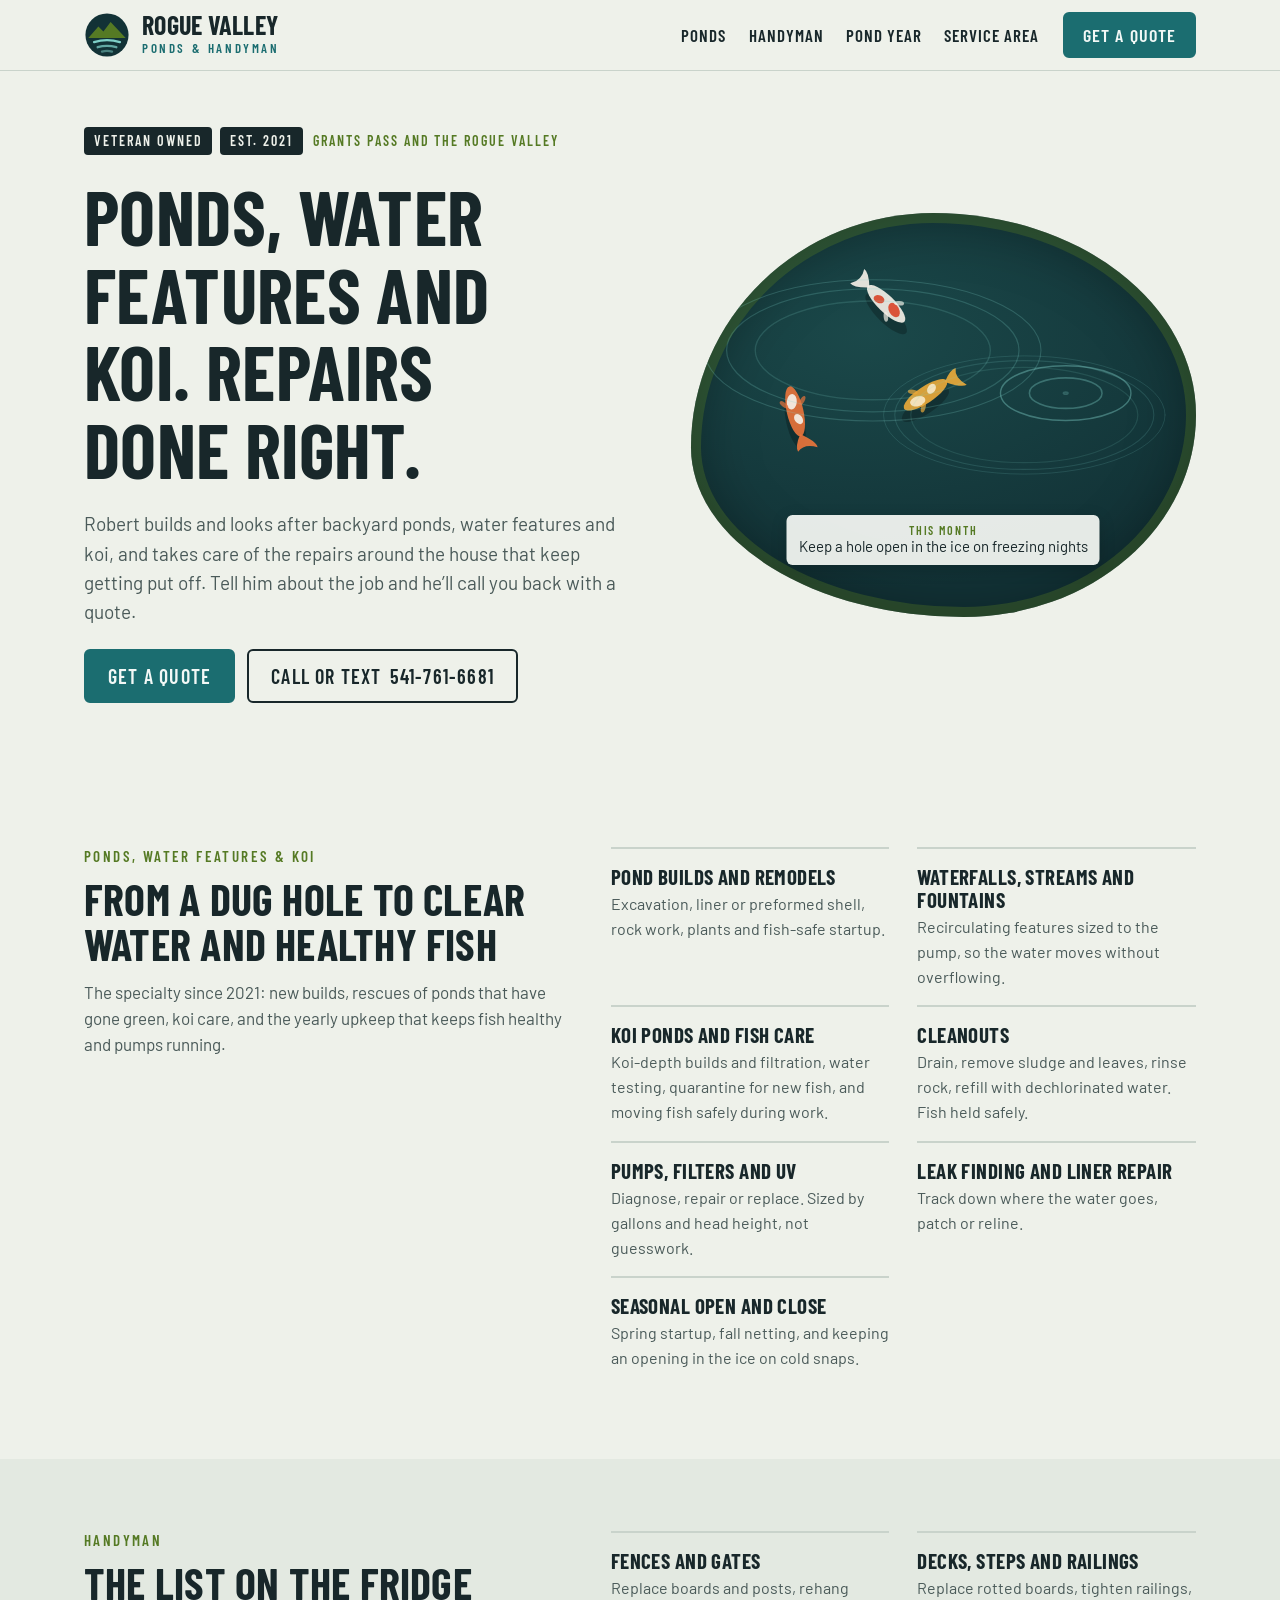
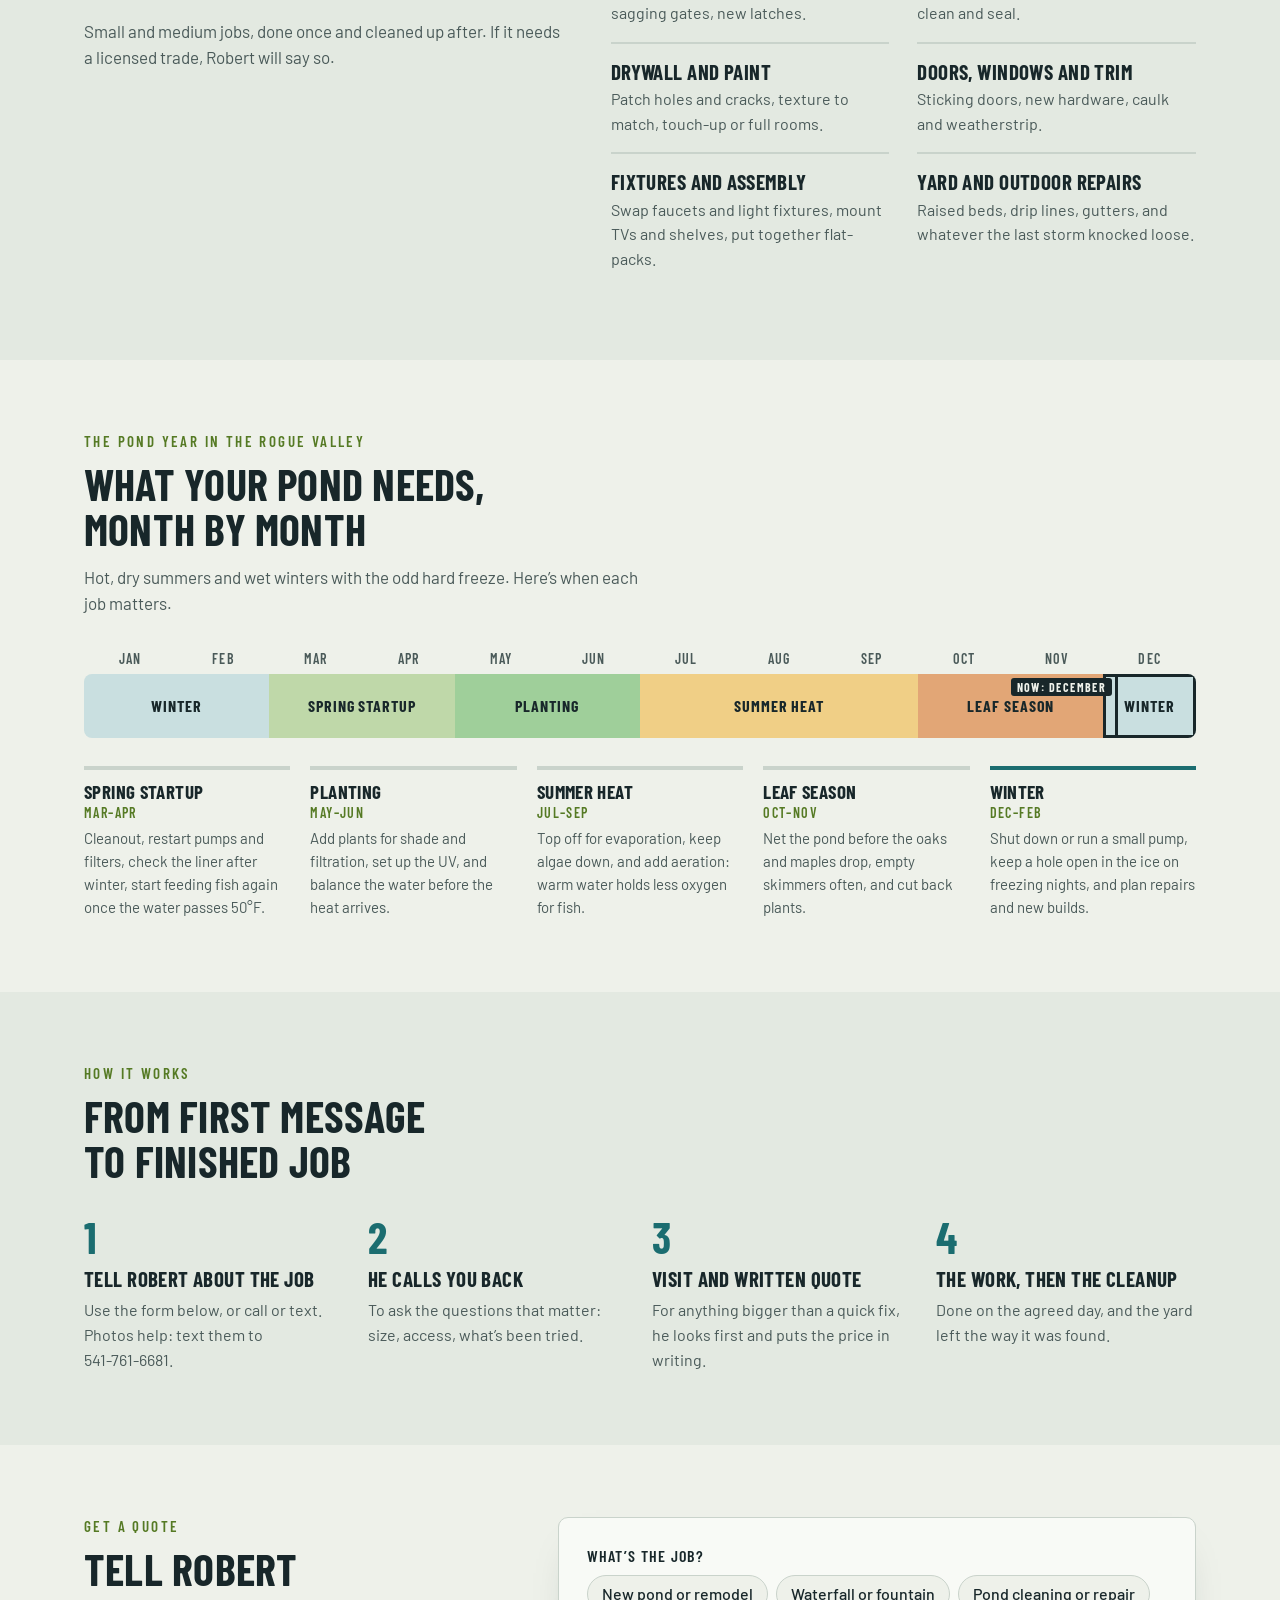
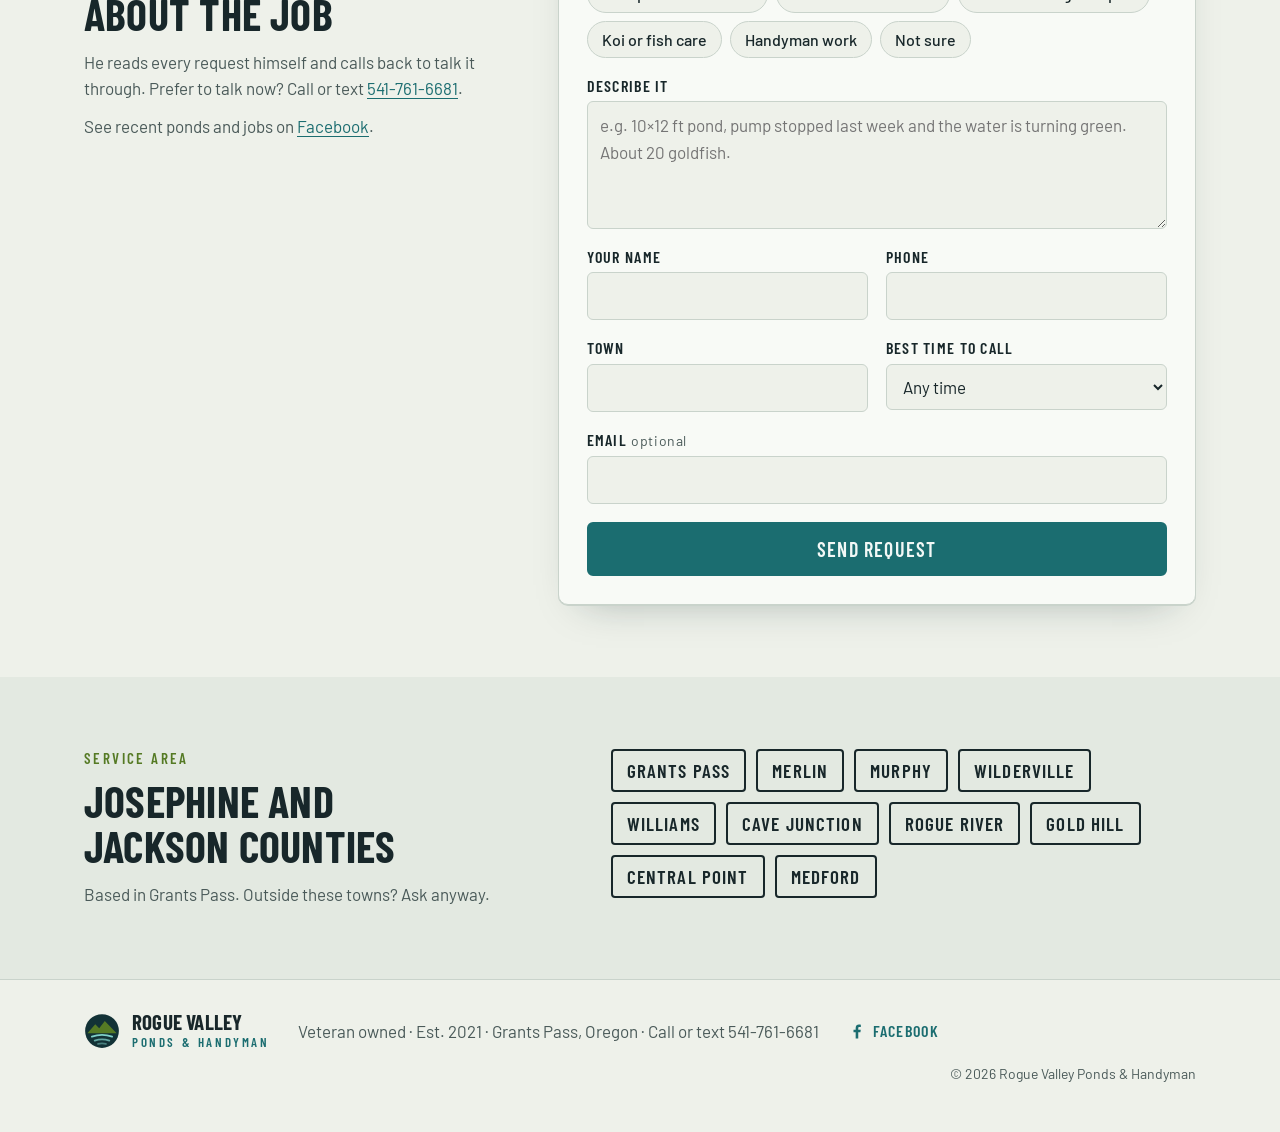
==== share/rogue-valley-ponds.html @ 840f4b7c "Add landing page with quote request form Static site for Rogue Valley Ponds & Handyman: animated pon" ====
<!DOCTYPE html>
<html lang="en">
<head>
<meta charset="utf-8">
<meta name="viewport" content="width=device-width, initial-scale=1, viewport-fit=cover">
<title>Rogue Valley Ponds &amp; Handyman</title>
<meta name="description" content="Veteran-owned since 2021. Ponds, water features and koi, plus handyman work, in Grants Pass and the Rogue Valley. Call or text Robert at 541-761-6681 or request a quote online.">
<meta property="og:image" content="https://YOUR-ADDRESS/assets/og-image.png">
<meta property="og:type" content="website">
<meta property="og:site_name" content="Rogue Valley Ponds &amp; Handyman">
<meta property="og:title" content="Rogue Valley Ponds &amp; Handyman">
<meta property="og:description" content="Ponds, water features and koi, plus handyman work. Veteran owned, established 2021. Call or text Robert at 541-761-6681.">
<meta property="og:locale" content="en_US">
<link rel="icon" href="[data-uri]">
<link rel="stylesheet" href="https://fonts.googleapis.com/css2?family=Barlow+Condensed:wght@500;600;700&family=Barlow:ital,wght@0,400;0,500;0,600;1,400&display=swap">
<style>
/* Rogue Valley Ponds & Handyman
   Layout: a trade-sign header, a two-column hero (pitch beside a living pond), then plain
   sections alternating between the lichen ground and a slightly deeper wash. */
:root {
  --ground: #eef1ea;      /* lichen on river rock */
  --wash: #e3e9e1;        /* alternate section ground */
  --card: #f8faf6;
  --ink: #18272a;         /* river slate */
  --ink-soft: #4a5a59;
  --line: #c9d3cb;
  --teal: #1b6d70;        /* pond water: the accent */
  --teal-ink: #f2f8f6;    /* text on teal */
  --moss: #557a24;        /* ridge line: secondary */
  --pond-deep: #123236;   /* the hero pond panel */
  --pond-ripple: #7fd0c8;
  --season-1: #c9dfe0; --season-2: #bfd8a9; --season-3: #9fcf9a; --season-4: #f0cf86; --season-5: #e2a676;
  --focus: #1b6d70;
  --display: "Barlow Condensed", "Arial Narrow", "Roboto Condensed", sans-serif;
  --body: "Barlow", "Segoe UI", system-ui, sans-serif;
  --radius: 10px;
  color-scheme: light;
}
@media (prefers-color-scheme: dark) {
  :root:not([data-theme="light"]) {
    --ground: #0f1b1c; --wash: #142425; --card: #182b2c; --ink: #e2ebe6; --ink-soft: #a5b6b2; --line: #2c4243;
    --teal: #5fb7b2; --teal-ink: #0c1a1b; --moss: #a3c46b; --pond-deep: #0b2427; --pond-ripple: #7fd0c8;
    --season-1: #2c4a52; --season-2: #3d5a35; --season-3: #2f5a3a; --season-4: #6b5a2c; --season-5: #6e4632;
    --focus: #7fd0c8; color-scheme: dark;
  }
}
:root[data-theme="dark"] {
  --ground: #0f1b1c; --wash: #142425; --card: #182b2c; --ink: #e2ebe6; --ink-soft: #a5b6b2; --line: #2c4243;
  --teal: #5fb7b2; --teal-ink: #0c1a1b; --moss: #a3c46b; --pond-deep: #0b2427; --pond-ripple: #7fd0c8;
  --season-1: #2c4a52; --season-2: #3d5a35; --season-3: #2f5a3a; --season-4: #6b5a2c; --season-5: #6e4632;
  --focus: #7fd0c8; color-scheme: dark;
}

*, *::before, *::after { box-sizing: border-box; }
html { scroll-behavior: smooth; }
@media (prefers-reduced-motion: reduce) { html { scroll-behavior: auto; } }
body { margin: 0; background: var(--ground); color: var(--ink); font: 400 17px/1.55 var(--body); -webkit-font-smoothing: antialiased; }
[hidden] { display: none !important; }
img, canvas, svg { max-width: 100%; }
a { color: var(--teal); text-underline-offset: 3px; }
:focus-visible { outline: 3px solid var(--focus); outline-offset: 2px; }
h1, h2, h3 { font-family: var(--display); font-weight: 700; line-height: 1.02; letter-spacing: 0.005em; margin: 0; text-wrap: balance; }
h1 { font-size: clamp(44px, 6.4vw, 76px); text-transform: uppercase; }
h2 { font-size: clamp(32px, 4vw, 44px); text-transform: uppercase; }
h3 { font-size: 28px; text-transform: uppercase; }
p { margin: 0; }
.wrap { max-width: 1160px; margin: 0 auto; padding-inline: 24px; }
.muted { color: var(--ink-soft); }
.small { font-size: 14px; color: var(--ink-soft); }
.nowrap { white-space: nowrap; }
.eyebrow { font: 600 15px/1.2 var(--display); letter-spacing: 0.16em; text-transform: uppercase; color: var(--moss); }

/* — buttons — */
.btn { display: inline-flex; align-items: center; justify-content: center; gap: 8px; border-radius: 6px; cursor: pointer;
  font: 600 18px/1 var(--display); letter-spacing: 0.06em; text-transform: uppercase; text-decoration: none;
  padding: 12px 18px; border: 2px solid var(--teal); }
.btn-lg { padding: 15px 22px; font-size: 20px; }
.btn-solid { background: var(--teal); color: var(--teal-ink); }
.btn-solid:hover { filter: brightness(1.08); }
.btn-line { background: transparent; color: var(--ink); border-color: var(--ink); }
.btn-line:hover { background: color-mix(in srgb, var(--ink) 8%, transparent); }

/* — header — */
.topbar { position: sticky; top: env(safe-area-inset-top, 0px); z-index: 20; background: color-mix(in srgb, var(--ground) 90%, transparent);
  backdrop-filter: blur(8px); border-bottom: 1px solid var(--line); }
.topbar-row { display: flex; align-items: center; gap: 24px; padding-block: 12px; }
.brand { display: inline-flex; align-items: center; gap: 12px; color: var(--ink); text-decoration: none; }
.mark { width: 46px; height: 46px; flex: none; }
.mark-disc { fill: var(--pond-deep); }
.mark-ridge { fill: var(--moss); }
.mark-ripple { fill: none; stroke: var(--pond-ripple); stroke-width: 3.2; stroke-linecap: round; }
.brand-words { display: flex; flex-direction: column; line-height: 1; }
.brand-name { font: 700 26px/0.95 var(--display); text-transform: uppercase; letter-spacing: 0.01em; }
.brand-sub { font: 600 13px/1.2 var(--display); letter-spacing: 0.2em; text-transform: uppercase; color: var(--teal); margin-top: 3px; }
.topnav { display: flex; gap: 22px; margin-left: auto; }
.topnav a { color: var(--ink); text-decoration: none; font: 600 17px/1 var(--display); letter-spacing: 0.06em; text-transform: uppercase; }
.topnav a:hover { color: var(--teal); }

/* — hero — */
.hero { padding-block: 56px 72px; overflow-x: clip; }
.hero-grid { display: grid; grid-template-columns: minmax(0, 1.05fr) minmax(0, 0.95fr); gap: 48px; align-items: center; }
.hero-copy { display: flex; flex-direction: column; gap: 22px; min-width: 0; }
.badges { display: flex; flex-wrap: wrap; gap: 8px; }
.badge { font: 600 14px/1 var(--display); letter-spacing: 0.14em; text-transform: uppercase; padding: 7px 10px; border-radius: 4px;
  background: var(--ink); color: var(--ground); }
.badge-plain { background: transparent; color: var(--moss); padding-inline: 2px; }
.lede { font-size: 19px; color: var(--ink-soft); max-width: 34em; }
.hero-actions { display: flex; flex-wrap: wrap; gap: 12px; }
.pond { position: relative; margin: 0; aspect-ratio: 5 / 4; border-radius: 48% 52% 46% 54% / 58% 50% 50% 42%; overflow: hidden;
  background: radial-gradient(120% 90% at 35% 30%, color-mix(in srgb, var(--pond-deep) 70%, #2f7d78) 0%, var(--pond-deep) 70%);
  box-shadow: inset 0 0 0 10px color-mix(in srgb, var(--moss) 35%, transparent), inset 0 0 60px rgba(0, 0, 0, 0.35); }
.pond-canvas { position: absolute; inset: 0; width: 100%; height: 100%; }
.pond-tag { position: absolute; left: 50%; bottom: 13%; transform: translateX(-50%); width: max-content; max-width: 78%;
  background: color-mix(in srgb, var(--card) 92%, transparent); color: var(--ink); border-radius: 6px; padding: 8px 12px;
  font-size: 15px; line-height: 1.3; text-align: center; box-shadow: 0 4px 16px rgba(0, 0, 0, 0.18); }
.pond-tag-label { display: block; font: 600 12px/1.2 var(--display); letter-spacing: 0.16em; text-transform: uppercase; color: var(--moss); }

/* — sections — */
.section { padding-block: 72px; }
.section-alt { background: var(--wash); }
.col-head { display: flex; flex-direction: column; gap: 12px; max-width: 34em; min-width: 0; }
.two-col { display: grid; grid-template-columns: minmax(0, 0.9fr) minmax(0, 1.1fr); gap: 48px; align-items: start; }
.svc-list { list-style: none; margin: 0; padding: 0; display: grid; grid-template-columns: repeat(2, minmax(0, 1fr)); gap: 0 28px; }
.svc-list li { display: flex; flex-direction: column; gap: 4px; padding-block: 16px; border-top: 2px solid var(--line); }
.svc-name { font: 700 21px/1.1 var(--display); text-transform: uppercase; letter-spacing: 0.02em; }
.svc-note { font-size: 16px; color: var(--ink-soft); }

/* — pond year — */
.year { margin-top: 36px; display: grid; gap: 8px; }
.months, .seasons { display: grid; grid-template-columns: repeat(12, minmax(0, 1fr)); }
.months span { font: 600 14px/1 var(--display); letter-spacing: 0.08em; text-transform: uppercase; color: var(--ink-soft); text-align: center; }
.seasons { position: relative; height: 64px; border-radius: 8px; overflow: hidden; }
.season { grid-column: span var(--span); display: flex; align-items: center; justify-content: center; padding-inline: 6px;
  font: 700 16px/1.05 var(--display); letter-spacing: 0.06em; text-transform: uppercase; text-align: center; color: var(--ink); }
.s-winter-a, .s-winter-b { background: var(--season-1); }
.s-spring { background: var(--season-2); }
.s-plant { background: var(--season-3); }
.s-summer { background: var(--season-4); }
.s-leaf { background: var(--season-5); }
.season.is-now { box-shadow: inset 0 0 0 3px var(--ink); }
.now-marker { position: absolute; top: 0; bottom: 0; width: 0; border-left: 3px solid var(--ink); left: var(--at, 0); }
.now-marker span { position: absolute; top: 4px; left: 6px; font: 700 12px/1 var(--display); letter-spacing: 0.12em; text-transform: uppercase;
  background: var(--ink); color: var(--ground); padding: 3px 6px; border-radius: 3px; white-space: nowrap; }
.season-notes { margin: 28px 0 0; display: grid; grid-template-columns: repeat(5, minmax(0, 1fr)); gap: 20px; }
.season-notes div { display: flex; flex-direction: column; gap: 6px; padding-top: 12px; border-top: 4px solid var(--line); }
.season-notes div.is-now { border-top-color: var(--teal); }
.season-notes dt { font: 700 19px/1.1 var(--display); text-transform: uppercase; letter-spacing: 0.02em; }
.season-notes .when { display: block; font-weight: 600; font-size: 14px; letter-spacing: 0.1em; color: var(--moss); margin-top: 2px; }
.season-notes dd { margin: 0; font-size: 15px; color: var(--ink-soft); }

/* — steps — */
.steps { list-style: none; margin: 32px 0 0; padding: 0; display: grid; grid-template-columns: repeat(4, minmax(0, 1fr)); gap: 24px; }
.steps li { display: flex; flex-direction: column; gap: 8px; }
.step-n { font: 700 44px/1 var(--display); color: var(--teal); }
.step-title { font: 700 21px/1.1 var(--display); text-transform: uppercase; letter-spacing: 0.02em; }
.step-text { font-size: 16px; color: var(--ink-soft); }

/* — quote form — */
.quote-grid { display: grid; grid-template-columns: minmax(0, 0.8fr) minmax(0, 1.2fr); gap: 48px; align-items: start; }
.quote-card { background: var(--card); border: 1px solid var(--line); border-radius: var(--radius); padding: 28px; min-width: 0;
  box-shadow: 0 1px 0 var(--line), 0 18px 40px -24px rgba(16, 40, 42, 0.35); }
#quote-form { display: grid; grid-template-columns: repeat(2, minmax(0, 1fr)); gap: 18px; }
.field { display: flex; flex-direction: column; gap: 6px; min-width: 0; }
.field-wide, .job-types, .form-error { grid-column: 1 / -1; }
label, legend { font: 600 16px/1.2 var(--display); letter-spacing: 0.08em; text-transform: uppercase; }
.opt { color: var(--ink-soft); letter-spacing: 0.04em; text-transform: none; font-family: var(--body); font-weight: 400; font-size: 14px; }
input, select, textarea { font: inherit; font-size: 17px; color: var(--ink); background: var(--ground); border: 1.5px solid var(--line);
  border-radius: 6px; padding: 10px 12px; width: 100%; min-height: 46px; }
textarea { resize: vertical; min-height: 110px; }
input:focus-visible, select:focus-visible, textarea:focus-visible { outline: none; border-color: var(--teal); box-shadow: 0 0 0 3px color-mix(in srgb, var(--teal) 30%, transparent); }
[aria-invalid="true"] { border-color: #b4532a; }
.job-types { border: 0; margin: 0; padding: 0; display: flex; flex-direction: column; gap: 10px; }
.job-types legend { padding: 0; margin-bottom: 10px; }
.chips { display: flex; flex-wrap: wrap; gap: 8px; }
.chip { position: relative; cursor: pointer; }
.chip input { position: absolute; opacity: 0; width: 1px; height: 1px; min-height: 0; }
.chip span { display: inline-block; padding: 9px 14px; border: 1.5px solid var(--line); border-radius: 999px; background: var(--ground);
  font: 500 16px/1.1 var(--body); letter-spacing: 0; text-transform: none; }
.chip:hover span { border-color: var(--teal); }
.chip input:checked + span { background: var(--teal); border-color: var(--teal); color: var(--teal-ink); }
.chip input:focus-visible + span { outline: 3px solid var(--focus); outline-offset: 2px; }
.job-types[aria-invalid="true"] .chip span { border-color: #b4532a; }
.form-error { color: #b4532a; font-weight: 500; }
.quote-done, .quote-fallback { display: flex; flex-direction: column; gap: 14px; align-items: flex-start; }
.quote-done:focus, .quote-fallback:focus { outline: none; }
.fallback-phone { font: 700 44px/1 var(--display); letter-spacing: 0.02em; user-select: all; }
.fallback-actions { display: flex; flex-wrap: wrap; gap: 10px; }

/* — area & footer — */
.towns { list-style: none; margin: 0; padding: 0; display: flex; flex-wrap: wrap; gap: 10px; }
.towns li { font: 600 19px/1 var(--display); letter-spacing: 0.06em; text-transform: uppercase; padding: 10px 14px;
  border: 2px solid var(--ink); border-radius: 4px; }
.footer { padding-block: 32px 48px; border-top: 1px solid var(--line); }
.footer-row { display: flex; flex-wrap: wrap; align-items: center; gap: 12px 28px; }
.brand-small .mark { width: 36px; height: 36px; }
.brand-small .brand-name { font-size: 21px; }
.footer-row .small { margin-left: auto; }
.fb-link { display: inline-flex; align-items: center; gap: 6px; font: 600 16px/1 var(--display); letter-spacing: 0.08em; text-transform: uppercase; text-decoration: none; }
.fb-link svg { width: 20px; height: 20px; }

@media (max-width: 960px) {
  .hero-grid, .two-col, .quote-grid { grid-template-columns: minmax(0, 1fr); gap: 32px; }
  .pond { max-width: 560px; }
  .steps { grid-template-columns: repeat(2, minmax(0, 1fr)); }
  .season-notes { grid-template-columns: repeat(2, minmax(0, 1fr)); }
}
@media (max-width: 760px) {
  .topnav { display: none; }
  .topbar-cta { margin-left: auto; }
}
@media (max-width: 560px) {
  body { font-size: 16px; }
  .wrap { padding-inline: 16px; }
  .section { padding-block: 52px; }
  .hero { padding-block: 32px 48px; }
  .svc-list, .steps, .season-notes { grid-template-columns: minmax(0, 1fr); }
  #quote-form { grid-template-columns: minmax(0, 1fr); }
  .quote-card { padding: 18px; }
  .brand-name { font-size: 21px; }
  .mark { width: 38px; height: 38px; }
  .topbar-cta { padding: 10px 12px; font-size: 16px; }
  .season { font-size: 12px; letter-spacing: 0.02em; padding-inline: 2px; }
  .months span { font-size: 11px; letter-spacing: 0; }
  .footer-row .small { margin-left: 0; }
}

</style>
</head>
<body>
<header class="topbar">
  <div class="wrap topbar-row">
    <a class="brand" href="#top" aria-label="Rogue Valley Ponds &amp; Handyman, home">
      <svg class="mark" viewBox="0 0 64 64" aria-hidden="true">
        <circle cx="32" cy="32" r="30" class="mark-disc"/>
        <path d="M6 36 L20 20 L27 27 L37 14 L58 36 Z" class="mark-ridge"/>
        <path d="M14 42 Q32 36 50 42" class="mark-ripple"/>
        <path d="M19 49 Q32 45 45 49" class="mark-ripple" opacity=".75"/>
        <path d="M25 55 Q32 53 39 55" class="mark-ripple" opacity=".5"/>
      </svg>
      <span class="brand-words"><span class="brand-name">Rogue Valley</span><span class="brand-sub">Ponds &amp; Handyman</span></span>
    </a>
    <nav class="topnav" aria-label="Main">
      <a href="#ponds">Ponds</a>
      <a href="#handyman">Handyman</a>
      <a href="#year">Pond year</a>
      <a href="#area">Service area</a>
    </nav>
    <a class="btn btn-solid topbar-cta" href="#quote">Get a quote</a>
  </div>
</header>

<main id="top">
  <section class="hero">
    <div class="wrap hero-grid">
      <div class="hero-copy">
        <p class="badges"><span class="badge">Veteran owned</span><span class="badge">Est. 2021</span><span class="badge badge-plain">Grants Pass and the Rogue Valley</span></p>
        <h1>Ponds, water features and koi. Repairs done right.</h1>
        <p class="lede">Robert builds and looks after backyard ponds, water features and koi, and takes care of the repairs around the house that keep getting put off. Tell him about the job and he’ll call you back with a quote.</p>
        <div class="hero-actions">
          <a class="btn btn-solid btn-lg" href="#quote">Get a quote</a>
          <a class="btn btn-line btn-lg js-phone-link" href="tel:5417616681">Call or text <span class="js-phone nowrap">541-761-6681</span></a>
        </div>
      </div>
      <figure class="pond" aria-label="Illustration of ripples spreading across a pond">
        <canvas class="pond-canvas" aria-hidden="true"></canvas>
        <figcaption class="pond-tag"><span class="pond-tag-label">This month</span> <span id="pond-now">Leaf netting and skimmer cleanouts</span></figcaption>
      </figure>
    </div>
  </section>

  <section class="section" id="ponds">
    <div class="wrap two-col">
      <div class="col-head">
        <p class="eyebrow">Ponds, water features &amp; koi</p>
        <h2>From a dug hole to clear water and healthy fish</h2>
        <p class="muted">The specialty since 2021: new builds, rescues of ponds that have gone green, koi care, and the yearly upkeep that keeps fish healthy and pumps running.</p>
      </div>
      <ul class="svc-list">
        <li><span class="svc-name">Pond builds and remodels</span><span class="svc-note">Excavation, liner or preformed shell, rock work, plants and fish-safe startup.</span></li>
        <li><span class="svc-name">Waterfalls, streams and fountains</span><span class="svc-note">Recirculating features sized to the pump, so the water moves without overflowing.</span></li>
        <li><span class="svc-name">Koi ponds and fish care</span><span class="svc-note">Koi-depth builds and filtration, water testing, quarantine for new fish, and moving fish safely during work.</span></li>
        <li><span class="svc-name">Cleanouts</span><span class="svc-note">Drain, remove sludge and leaves, rinse rock, refill with dechlorinated water. Fish held safely.</span></li>
        <li><span class="svc-name">Pumps, filters and UV</span><span class="svc-note">Diagnose, repair or replace. Sized by gallons and head height, not guesswork.</span></li>
        <li><span class="svc-name">Leak finding and liner repair</span><span class="svc-note">Track down where the water goes, patch or reline.</span></li>
        <li><span class="svc-name">Seasonal open and close</span><span class="svc-note">Spring startup, fall netting, and keeping an opening in the ice on cold snaps.</span></li>
      </ul>
    </div>
  </section>

  <section class="section section-alt" id="handyman">
    <div class="wrap two-col">
      <div class="col-head">
        <p class="eyebrow">Handyman</p>
        <h2>The list on the fridge</h2>
        <p class="muted">Small and medium jobs, done once and cleaned up after. If it needs a licensed trade, Robert will say so.</p>
      </div>
      <ul class="svc-list">
        <li><span class="svc-name">Fences and gates</span><span class="svc-note">Replace boards and posts, rehang sagging gates, new latches.</span></li>
        <li><span class="svc-name">Decks, steps and railings</span><span class="svc-note">Replace rotted boards, tighten railings, clean and seal.</span></li>
        <li><span class="svc-name">Drywall and paint</span><span class="svc-note">Patch holes and cracks, texture to match, touch-up or full rooms.</span></li>
        <li><span class="svc-name">Doors, windows and trim</span><span class="svc-note">Sticking doors, new hardware, caulk and weatherstrip.</span></li>
        <li><span class="svc-name">Fixtures and assembly</span><span class="svc-note">Swap faucets and light fixtures, mount TVs and shelves, put together flat-packs.</span></li>
        <li><span class="svc-name">Yard and outdoor repairs</span><span class="svc-note">Raised beds, drip lines, gutters, and whatever the last storm knocked loose.</span></li>
      </ul>
    </div>
  </section>

  <section class="section" id="year">
    <div class="wrap">
      <div class="col-head">
        <p class="eyebrow">The pond year in the Rogue Valley</p>
        <h2>What your pond needs, month by month</h2>
        <p class="muted">Hot, dry summers and wet winters with the odd hard freeze. Here’s when each job matters.</p>
      </div>
      <div class="year" id="year-bar">
        <div class="months" aria-hidden="true">
          <span>Jan</span><span>Feb</span><span>Mar</span><span>Apr</span><span>May</span><span>Jun</span><span>Jul</span><span>Aug</span><span>Sep</span><span>Oct</span><span>Nov</span><span>Dec</span>
        </div>
        <div class="seasons">
          <div class="season s-winter-a" data-months="1 2" style="--span: 2"><span class="season-name">Winter</span></div>
          <div class="season s-spring" data-months="3 4" style="--span: 2"><span class="season-name">Spring startup</span></div>
          <div class="season s-plant" data-months="5 6" style="--span: 2"><span class="season-name">Planting</span></div>
          <div class="season s-summer" data-months="7 8 9" style="--span: 3"><span class="season-name">Summer heat</span></div>
          <div class="season s-leaf" data-months="10 11" style="--span: 2"><span class="season-name">Leaf season</span></div>
          <div class="season s-winter-b" data-months="12" style="--span: 1"><span class="season-name" aria-hidden="true">Winter</span></div>
          <div class="now-marker" id="now-marker" hidden><span id="now-label">Now</span></div>
        </div>
      </div>
      <dl class="season-notes">
        <div data-season="spring"><dt>Spring startup <span class="when">Mar–Apr</span></dt><dd>Cleanout, restart pumps and filters, check the liner after winter, start feeding fish again once the water passes 50°F.</dd></div>
        <div data-season="plant"><dt>Planting <span class="when">May–Jun</span></dt><dd>Add plants for shade and filtration, set up the UV, and balance the water before the heat arrives.</dd></div>
        <div data-season="summer"><dt>Summer heat <span class="when">Jul–Sep</span></dt><dd>Top off for evaporation, keep algae down, and add aeration: warm water holds less oxygen for fish.</dd></div>
        <div data-season="leaf"><dt>Leaf season <span class="when">Oct–Nov</span></dt><dd>Net the pond before the oaks and maples drop, empty skimmers often, and cut back plants.</dd></div>
        <div data-season="winter"><dt>Winter <span class="when">Dec–Feb</span></dt><dd>Shut down or run a small pump, keep a hole open in the ice on freezing nights, and plan repairs and new builds.</dd></div>
      </dl>
    </div>
  </section>

  <section class="section section-alt" id="how">
    <div class="wrap">
      <div class="col-head">
        <p class="eyebrow">How it works</p>
        <h2>From first message to finished job</h2>
      </div>
      <ol class="steps">
        <li><span class="step-n">1</span><span class="step-title">Tell Robert about the job</span><span class="step-text">Use the form below, or call or text. Photos help: text them to <span class="js-phone nowrap">541-761-6681</span>.</span></li>
        <li><span class="step-n">2</span><span class="step-title">He calls you back</span><span class="step-text">To ask the questions that matter: size, access, what’s been tried.</span></li>
        <li><span class="step-n">3</span><span class="step-title">Visit and written quote</span><span class="step-text">For anything bigger than a quick fix, he looks first and puts the price in writing.</span></li>
        <li><span class="step-n">4</span><span class="step-title">The work, then the cleanup</span><span class="step-text">Done on the agreed day, and the yard left the way it was found.</span></li>
      </ol>
    </div>
  </section>

  <section class="section" id="quote">
    <div class="wrap quote-grid">
      <div class="col-head">
        <p class="eyebrow">Get a quote</p>
        <h2>Tell Robert about the job</h2>
        <p class="muted">He reads every request himself and calls back to talk it through. Prefer to talk now? Call or text <a class="js-phone js-phone-link nowrap" href="tel:5417616681">541-761-6681</a>.</p>
        <p class="muted">See recent ponds and jobs on <a href="https://www.facebook.com/profile.php?id=61560373865806" target="_blank" rel="noopener">Facebook</a>.</p>
      </div>

      <div class="quote-card">
        <form id="quote-form" novalidate>
          <fieldset class="job-types">
            <legend>What’s the job?</legend>
            <div class="chips">
              <label class="chip"><input type="radio" name="job" value="pond" required><span>New pond or remodel</span></label>
              <label class="chip"><input type="radio" name="job" value="water-feature"><span>Waterfall or fountain</span></label>
              <label class="chip"><input type="radio" name="job" value="pond-care"><span>Pond cleaning or repair</span></label>
              <label class="chip"><input type="radio" name="job" value="koi"><span>Koi or fish care</span></label>
              <label class="chip"><input type="radio" name="job" value="handyman"><span>Handyman work</span></label>
              <label class="chip"><input type="radio" name="job" value="not-sure"><span>Not sure</span></label>
            </div>
          </fieldset>
          <div class="field field-wide">
            <label for="q-details">Describe it</label>
            <textarea id="q-details" name="details" rows="4" maxlength="2000" required placeholder="e.g. 10×12 ft pond, pump stopped last week and the water is turning green. About 20 goldfish."></textarea>
          </div>
          <div class="field"><label for="q-name">Your name</label><input id="q-name" name="name" autocomplete="name" maxlength="120" required></div>
          <div class="field"><label for="q-phone">Phone</label><input id="q-phone" name="phone" type="tel" autocomplete="tel" minlength="7" maxlength="30" required></div>
          <div class="field"><label for="q-town">Town</label><input id="q-town" name="town" list="towns" autocomplete="address-level2" maxlength="80"></div>
          <div class="field"><label for="q-best">Best time to call</label>
            <select id="q-best" name="best">
              <option value="">Any time</option><option>Morning</option><option>Afternoon</option><option>Evening</option>
            </select>
          </div>
          <div class="field field-wide"><label for="q-email">Email <span class="opt">optional</span></label><input id="q-email" name="email" type="email" autocomplete="email" maxlength="200"></div>
          <datalist id="towns">
            <option>Grants Pass</option><option>Merlin</option><option>Murphy</option><option>Wilderville</option><option>Williams</option>
            <option>Cave Junction</option><option>Rogue River</option><option>Gold Hill</option><option>Central Point</option><option>Medford</option>
          </datalist>
          <p class="form-error" id="form-error" role="alert" hidden></p>
          <button class="btn btn-solid btn-lg field-wide" type="submit" id="q-submit">Send request</button>
        </form>

        <div class="quote-done" id="quote-done" tabindex="-1" hidden>
          <p class="eyebrow">Request sent</p>
          <h3 id="done-title">Thanks. Robert will call you.</h3>
          <p class="muted">Have photos of the job? Text them to <span class="js-phone nowrap">541-761-6681</span> with your name, so he can see it before he calls.</p>
          <button type="button" class="btn btn-line" id="quote-again">Send another request</button>
        </div>

        <div class="quote-fallback" id="quote-fallback" tabindex="-1" hidden>
          <p class="eyebrow">Couldn’t send from here</p>
          <h3>Call or text Robert instead</h3>
          <p class="fallback-phone js-phone">541-761-6681</p>
          <p class="muted">Your message is still in the form. Copy it to paste into a text.</p>
          <div class="fallback-actions">
            <button type="button" class="btn btn-solid" id="copy-request">Copy my request</button>
            <button type="button" class="btn btn-line" id="fallback-back">Back to the form</button>
          </div>
          <p class="small" id="copy-status" role="status"></p>
        </div>
      </div>
    </div>
  </section>

  <section class="section section-alt" id="area">
    <div class="wrap two-col">
      <div class="col-head">
        <p class="eyebrow">Service area</p>
        <h2>Josephine and Jackson counties</h2>
        <p class="muted">Based in Grants Pass. Outside these towns? Ask anyway.</p>
      </div>
      <ul class="towns">
        <li>Grants Pass</li><li>Merlin</li><li>Murphy</li><li>Wilderville</li><li>Williams</li><li>Cave Junction</li>
        <li>Rogue River</li><li>Gold Hill</li><li>Central Point</li><li>Medford</li>
      </ul>
    </div>
  </section>
</main>

<footer class="footer">
  <div class="wrap footer-row">
    <span class="brand brand-small">
      <svg class="mark" viewBox="0 0 64 64" aria-hidden="true">
        <circle cx="32" cy="32" r="30" class="mark-disc"/>
        <path d="M6 36 L20 20 L27 27 L37 14 L58 36 Z" class="mark-ridge"/>
        <path d="M14 42 Q32 36 50 42" class="mark-ripple"/>
        <path d="M19 49 Q32 45 45 49" class="mark-ripple" opacity=".75"/>
        <path d="M25 55 Q32 53 39 55" class="mark-ripple" opacity=".5"/>
      </svg>
      <span class="brand-words"><span class="brand-name">Rogue Valley</span><span class="brand-sub">Ponds &amp; Handyman</span></span>
    </span>
    <span class="muted">Veteran owned · Est. 2021 · Grants Pass, Oregon · Call or text <span class="js-phone nowrap">541-761-6681</span></span>
    <a class="fb-link" href="https://www.facebook.com/profile.php?id=61560373865806" target="_blank" rel="noopener"><svg viewBox="0 0 24 24" aria-hidden="true"><path fill="currentColor" d="M13.5 21v-7.5h2.6l.4-3h-3V8.6c0-.9.3-1.5 1.5-1.5h1.6V4.4c-.3 0-1.2-.1-2.3-.1-2.3 0-3.9 1.4-3.9 4v2.2H7.8v3h2.6V21z"/></svg>Facebook</a>
    <span class="small">© <span id="year-now">2026</span> Rogue Valley Ponds &amp; Handyman</span>
  </div>
</footer>
<script>
// Rogue Valley Ponds & Handyman: site settings.
// The quote form saves to the Supabase project "rogue-valley-pond". The publishable key
// is safe to publish: the database only lets it submit a request, never read them.
window.RVP_CONFIG = {
  supabaseUrl: "https://pevmykeftlwmpmkepjsw.supabase.co",
  supabaseKey: "sb_publishable_zyxNs9Fku-He4ctQeCRyaA_D601PPET",
  phone: "541-761-6681",
  timeZone: "America/Los_Angeles",
};

</script>
<script>
// Rogue Valley Ponds & Handyman: phone links, the pond ripples, the pond year, and the quote form.
(() => {
  const cfg = window.RVP_CONFIG || {};
  const phone = cfg.phone || "541-761-6681";
  const $ = (id) => document.getElementById(id);
  const calm = matchMedia("(prefers-reduced-motion: reduce)");

  // ── Phone number everywhere ────────────────────────────────────────────
  for (const el of document.querySelectorAll(".js-phone")) el.textContent = phone;
  for (const a of document.querySelectorAll(".js-phone-link")) a.href = `tel:${phone.replace(/[^\d+]/g, "")}`;
  $("year-now").textContent = new Date().getFullYear();

  // ── Pond year: mark the current month and season (in Grants Pass time) ──
  const SEASON_TEXT = {
    winter: "Keep a hole open in the ice on freezing nights",
    spring: "Spring cleanouts and pump restarts",
    plant: "Planting and balancing the water",
    summer: "Top-offs, algae control and aeration",
    leaf: "Leaf netting and skimmer cleanouts",
  };
  const now = new Date();
  const month = Number(new Intl.DateTimeFormat("en-US", { timeZone: cfg.timeZone || "America/Los_Angeles", month: "numeric" }).format(now));
  const day = Number(new Intl.DateTimeFormat("en-US", { timeZone: cfg.timeZone || "America/Los_Angeles", day: "numeric" }).format(now));
  const monthName = new Intl.DateTimeFormat("en-US", { timeZone: cfg.timeZone || "America/Los_Angeles", month: "long" }).format(now);
  let seasonKey = "winter";
  for (const s of document.querySelectorAll(".season")) {
    if (s.dataset.months.split(" ").map(Number).includes(month)) {
      s.classList.add("is-now");
      seasonKey = [...s.classList].find((c) => c.startsWith("s-")).slice(2).replace(/-[ab]$/, "");
    }
  }
  document.querySelector(`.season-notes [data-season="${seasonKey}"]`)?.classList.add("is-now");
  const marker = $("now-marker");
  marker.style.setProperty("--at", `${((month - 1 + (day - 1) / 31) / 12) * 100}%`);
  $("now-label").textContent = `Now: ${monthName}`;
  marker.hidden = false;
  if (month >= 11 || month <= 1) marker.querySelector("span").style.cssText = "left:auto;right:6px";
  $("pond-now").textContent = SEASON_TEXT[seasonKey];

  // ── Ripples on the hero pond ───────────────────────────────────────────
  const canvas = document.querySelector(".pond-canvas");
  const ctx = canvas.getContext("2d");
  let rings = [], running = false, last = 0, nextDrop = 0;
  const colorOf = (name) => getComputedStyle(document.documentElement).getPropertyValue(name).trim() || "#7fd0c8";

  function size() {
    const r = canvas.getBoundingClientRect(), dpr = Math.min(devicePixelRatio || 1, 2);
    canvas.width = Math.round(r.width * dpr); canvas.height = Math.round(r.height * dpr);
    if (!running) drawStill();
  }
  function drop(x, y) {
    const W = canvas.width;
    rings.push({ x: x ?? W * (0.2 + Math.random() * 0.6), y: y ?? canvas.height * (0.18 + Math.random() * 0.5), age: 0, life: 3200 + Math.random() * 1600, max: W * (0.22 + Math.random() * 0.18) });
  }
  // Three koi on slow figure-eight paths. Each: [x radius, y radius, speed, phase, colors].
  const KOI = [
    [0.30, 0.20, 0.00011, 0.0, ["#e8743b", "#f4efe6"]],
    [0.24, 0.26, 0.00009, 2.1, ["#f4efe6", "#d9472b"]],
    [0.34, 0.16, 0.00013, 4.2, ["#e9a93a", "#f6e7c4"]],
  ];
  function koiAt(k, t) {
    const [ax, ay, w, ph] = k, W = canvas.width, H = canvas.height;
    const a = w * t + ph;
    const x = W * (0.5 + ax * Math.sin(a)), y = H * (0.42 + ay * Math.sin(2 * a) * 0.9);
    const dx = ax * W * Math.cos(a), dy = ay * H * 1.8 * Math.cos(2 * a);
    return { x, y, heading: Math.atan2(dy, dx) };
  }
  function drawKoi(k, t) {
    const { x, y, heading } = koiAt(k, t), L = canvas.width * 0.11, [body, patch] = k[4];
    const wag = Math.sin(t * 0.006 + k[3]) * 0.35;
    ctx.save();
    ctx.translate(x, y + L * 0.18);                       // soft shadow on the pond floor
    ctx.rotate(heading); ctx.globalAlpha = 0.25; ctx.fillStyle = "#000";
    ctx.beginPath(); ctx.ellipse(0, 0, L * 0.5, L * 0.16, 0, 0, Math.PI * 2); ctx.fill();
    ctx.restore();
    ctx.save();
    ctx.translate(x, y); ctx.rotate(heading); ctx.globalAlpha = 0.92;
    ctx.fillStyle = body;                                  // tail fin, wagging
    ctx.beginPath(); ctx.moveTo(-L * 0.42, 0);
    ctx.quadraticCurveTo(-L * 0.62, -L * 0.2 + wag * L * 0.2, -L * 0.72, -L * 0.18 + wag * L * 0.25);
    ctx.quadraticCurveTo(-L * 0.6, wag * L * 0.1, -L * 0.72, L * 0.18 + wag * L * 0.25);
    ctx.quadraticCurveTo(-L * 0.62, L * 0.2 + wag * L * 0.2, -L * 0.42, 0); ctx.fill();
    ctx.beginPath(); ctx.ellipse(0, 0, L * 0.46, L * 0.15, 0, 0, Math.PI * 2); ctx.fill();   // body
    ctx.fillStyle = patch;                                 // markings
    ctx.beginPath(); ctx.ellipse(L * 0.18, -L * 0.02, L * 0.14, L * 0.09, 0.3, 0, Math.PI * 2); ctx.fill();
    ctx.beginPath(); ctx.ellipse(-L * 0.15, L * 0.03, L * 0.1, L * 0.07, -0.4, 0, Math.PI * 2); ctx.fill();
    ctx.fillStyle = body;                                  // pectoral fins
    ctx.globalAlpha = 0.7;
    ctx.beginPath(); ctx.ellipse(L * 0.16, -L * 0.17, L * 0.09, L * 0.04, -0.7, 0, Math.PI * 2); ctx.fill();
    ctx.beginPath(); ctx.ellipse(L * 0.16, L * 0.17, L * 0.09, L * 0.04, 0.7, 0, Math.PI * 2); ctx.fill();
    ctx.restore();
  }
  let clock = 0;
  function paint(dt) {
    const W = canvas.width, H = canvas.height, color = colorOf("--pond-ripple");
    ctx.clearRect(0, 0, W, H);
    clock += dt;
    for (const k of KOI) drawKoi(k, clock + 40000);
    ctx.globalAlpha = 1;
    ctx.strokeStyle = color; ctx.lineCap = "round";
    rings = rings.filter((r) => (r.age += dt) < r.life);
    for (const r of rings) {
      const t = r.age / r.life;
      for (let k = 0; k < 3; k++) {                // each drop sends out three rings
        const tk = t - k * 0.12;
        if (tk <= 0) continue;
        const rad = r.max * (1 - Math.pow(1 - tk, 2.2));
        ctx.globalAlpha = Math.max(0, (1 - tk) * (0.55 - k * 0.14));
        ctx.lineWidth = Math.max(1, (W / 300) * (1 - tk * 0.6));
        ctx.beginPath(); ctx.ellipse(r.x, r.y, rad, rad * 0.42, 0, 0, Math.PI * 2); ctx.stroke();
      }
    }
    ctx.globalAlpha = 1;
  }
  function drawStill() {                           // reduced motion: a few resting rings
    rings = [];
    [[0.36, 0.34, 0.35], [0.66, 0.5, 0.5]].forEach(([fx, fy, t]) => { drop(canvas.width * fx, canvas.height * fy); rings.at(-1).age = rings.at(-1).life * t; });
    paint(0);
  }
  function frame(t) {
    if (!running) return;
    const dt = Math.min(t - (last || t), 50); last = t;
    if (t >= nextDrop) { drop(); nextDrop = t + 900 + Math.random() * 1400; }
    paint(dt);
    requestAnimationFrame(frame);
  }
  function start() { if (running || calm.matches || document.hidden) return; running = true; last = 0; requestAnimationFrame(frame); }
  function stop() { running = false; }
  new ResizeObserver(size).observe(canvas);
  new IntersectionObserver(([e]) => (e.isIntersecting ? start() : stop())).observe(canvas);
  document.addEventListener("visibilitychange", () => (document.hidden ? stop() : start()));
  calm.addEventListener?.("change", () => (calm.matches ? (stop(), drawStill()) : start()));
  canvas.parentElement.addEventListener("pointerdown", (e) => {   // tap the pond to make a ripple
    if (calm.matches) return;
    const r = canvas.getBoundingClientRect(), s = canvas.width / r.width;
    drop((e.clientX - r.left) * s, (e.clientY - r.top) * s);
  });

  // ── Quote form ─────────────────────────────────────────────────────────
  const form = $("quote-form");
  const JOB_LABELS = { pond: "New pond or remodel", "water-feature": "Waterfall or fountain", "pond-care": "Pond cleaning or repair", koi: "Koi or fish care", handyman: "Handyman work", "not-sure": "Not sure" };

  function showError(msg) { $("form-error").textContent = msg; $("form-error").hidden = false; }
  function values() {
    const f = form.elements;
    return { job: f.job.value, details: f.details.value.trim(), name: f.name.value.trim(), phone: f.phone.value.trim(),
             town: f.town.value.trim(), best: f.best.value, email: f.email.value.trim() };
  }
  function validate(v) {
    let first = null;
    const mark = (el, bad) => { el.setAttribute("aria-invalid", String(bad)); if (bad && !first) first = el; };
    mark(form.querySelector(".job-types"), !v.job);
    for (const id of ["q-details", "q-name", "q-phone", "q-email"]) { const el = $(id); el.value = el.value.trim(); mark(el, !el.checkValidity()); }
    if (first) {
      (first.matches("fieldset") ? first.querySelector("input") : first).focus();
      showError(!v.job ? "Pick the kind of job." : "Please fill in the job, your name and a phone number.");
    }
    return !first;
  }
  function requestText(v) {
    return [`Quote request for Rogue Valley Ponds & Handyman`, `Job: ${JOB_LABELS[v.job] || v.job}`, v.details,
      `Name: ${v.name}`, `Phone: ${v.phone}`, v.town && `Town: ${v.town}`, v.best && `Best time: ${v.best}`, v.email && `Email: ${v.email}`]
      .filter(Boolean).join("\n");
  }
  async function send(v) {
    const res = await fetch(`${cfg.supabaseUrl.replace(/\/$/, "")}/rest/v1/rpc/submit_quote_request`, {
      method: "POST",
      headers: { apikey: cfg.supabaseKey, "Content-Type": "application/json",
        ...(cfg.supabaseKey.startsWith("eyJ") ? { Authorization: `Bearer ${cfg.supabaseKey}` } : {}) },
      body: JSON.stringify({ p_name: v.name, p_phone: v.phone, p_job_type: v.job, p_details: v.details,
        p_email: v.email || null, p_town: v.town || null, p_best_time: v.best || null }),
    });
    const data = await res.json().catch(() => null);
    if (!res.ok) { const err = new Error((data && data.message) || "send failed"); err.hint = data && data.hint; err.http = res.status; throw err; }
    return data;
  }

  form.addEventListener("input", () => { $("form-error").hidden = true; });
  form.addEventListener("submit", async (e) => {
    e.preventDefault();
    const v = values();
    if (!validate(v)) return;
    const btn = $("q-submit");
    btn.disabled = true; btn.textContent = "Sending…";
    try {
      if (!cfg.supabaseUrl || !cfg.supabaseKey) throw new Error("not configured");
      await send(v);
      $("done-title").textContent = `Thanks, ${v.name.split(" ")[0]}. Robert will call ${v.phone}.`;
      form.hidden = true; $("quote-done").hidden = false; $("quote-done").focus();
    } catch (err) {
      if (err.hint === "rate_limited" || (err.http && err.http < 500 && err.http !== 401 && err.http !== 404)) {
        showError(err.hint === "rate_limited" ? `That’s a lot of requests from one number. Please call or text Robert at ${phone}.` : `${err.message}. Please check the form, or call or text ${phone}.`);
      } else {
        form.hidden = true; $("quote-fallback").hidden = false; $("quote-fallback").focus?.();
      }
    } finally {
      btn.disabled = false; btn.textContent = "Send request";
    }
  });
  $("quote-again").addEventListener("click", () => {
    form.reset(); form.hidden = false; $("quote-done").hidden = true;
    for (const el of form.querySelectorAll("[aria-invalid]")) el.removeAttribute("aria-invalid");
    form.querySelector('input[name="job"]').focus();
  });
  $("fallback-back").addEventListener("click", () => { $("quote-fallback").hidden = true; form.hidden = false; });
  $("copy-request").addEventListener("click", async () => {
    const text = requestText(values());
    try {
      await navigator.clipboard.writeText(text);
      $("copy-status").textContent = "Copied. Paste it into a text to Robert.";
    } catch {
      const pre = document.createElement("textarea");
      pre.value = text; pre.readOnly = true; pre.rows = 6; pre.style.width = "100%";
      $("copy-status").replaceChildren("Select and copy this:", pre);
      pre.focus(); pre.select();
    }
  });
})();

</script>
</body>
</html>
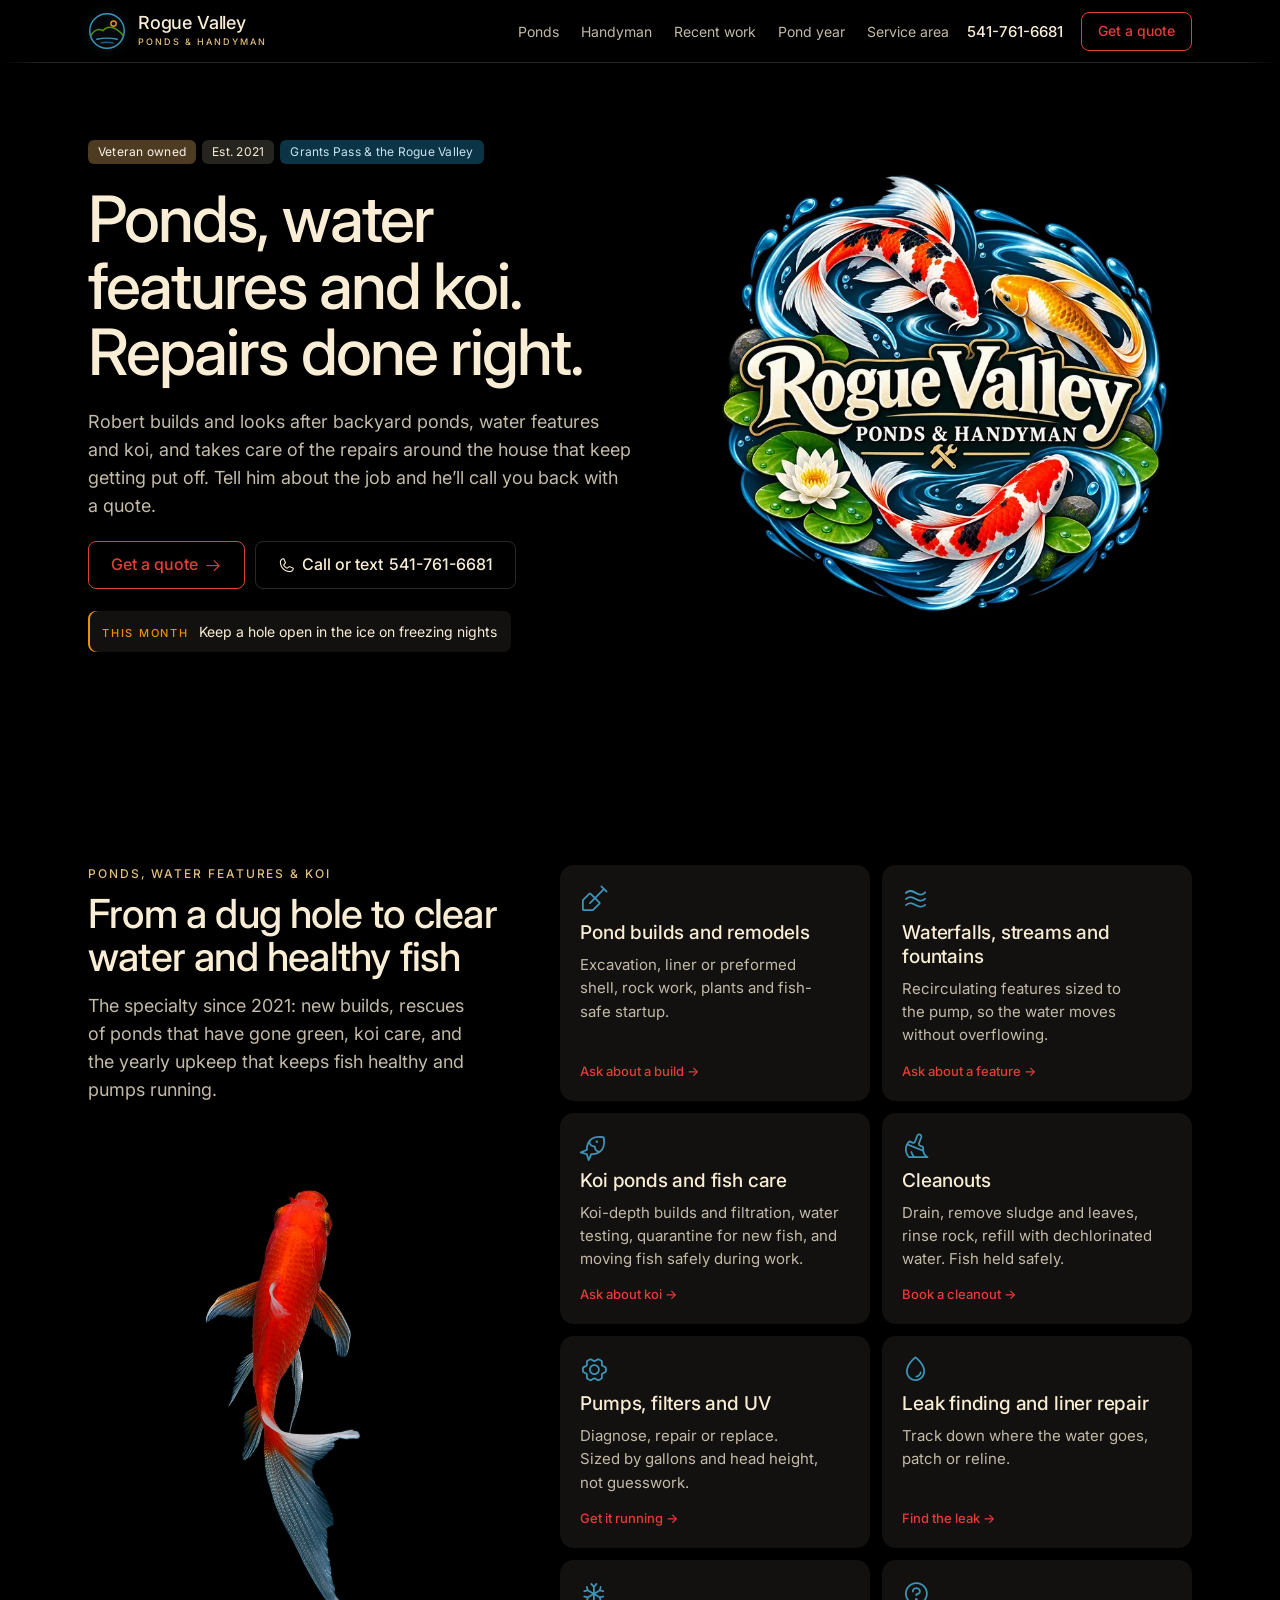
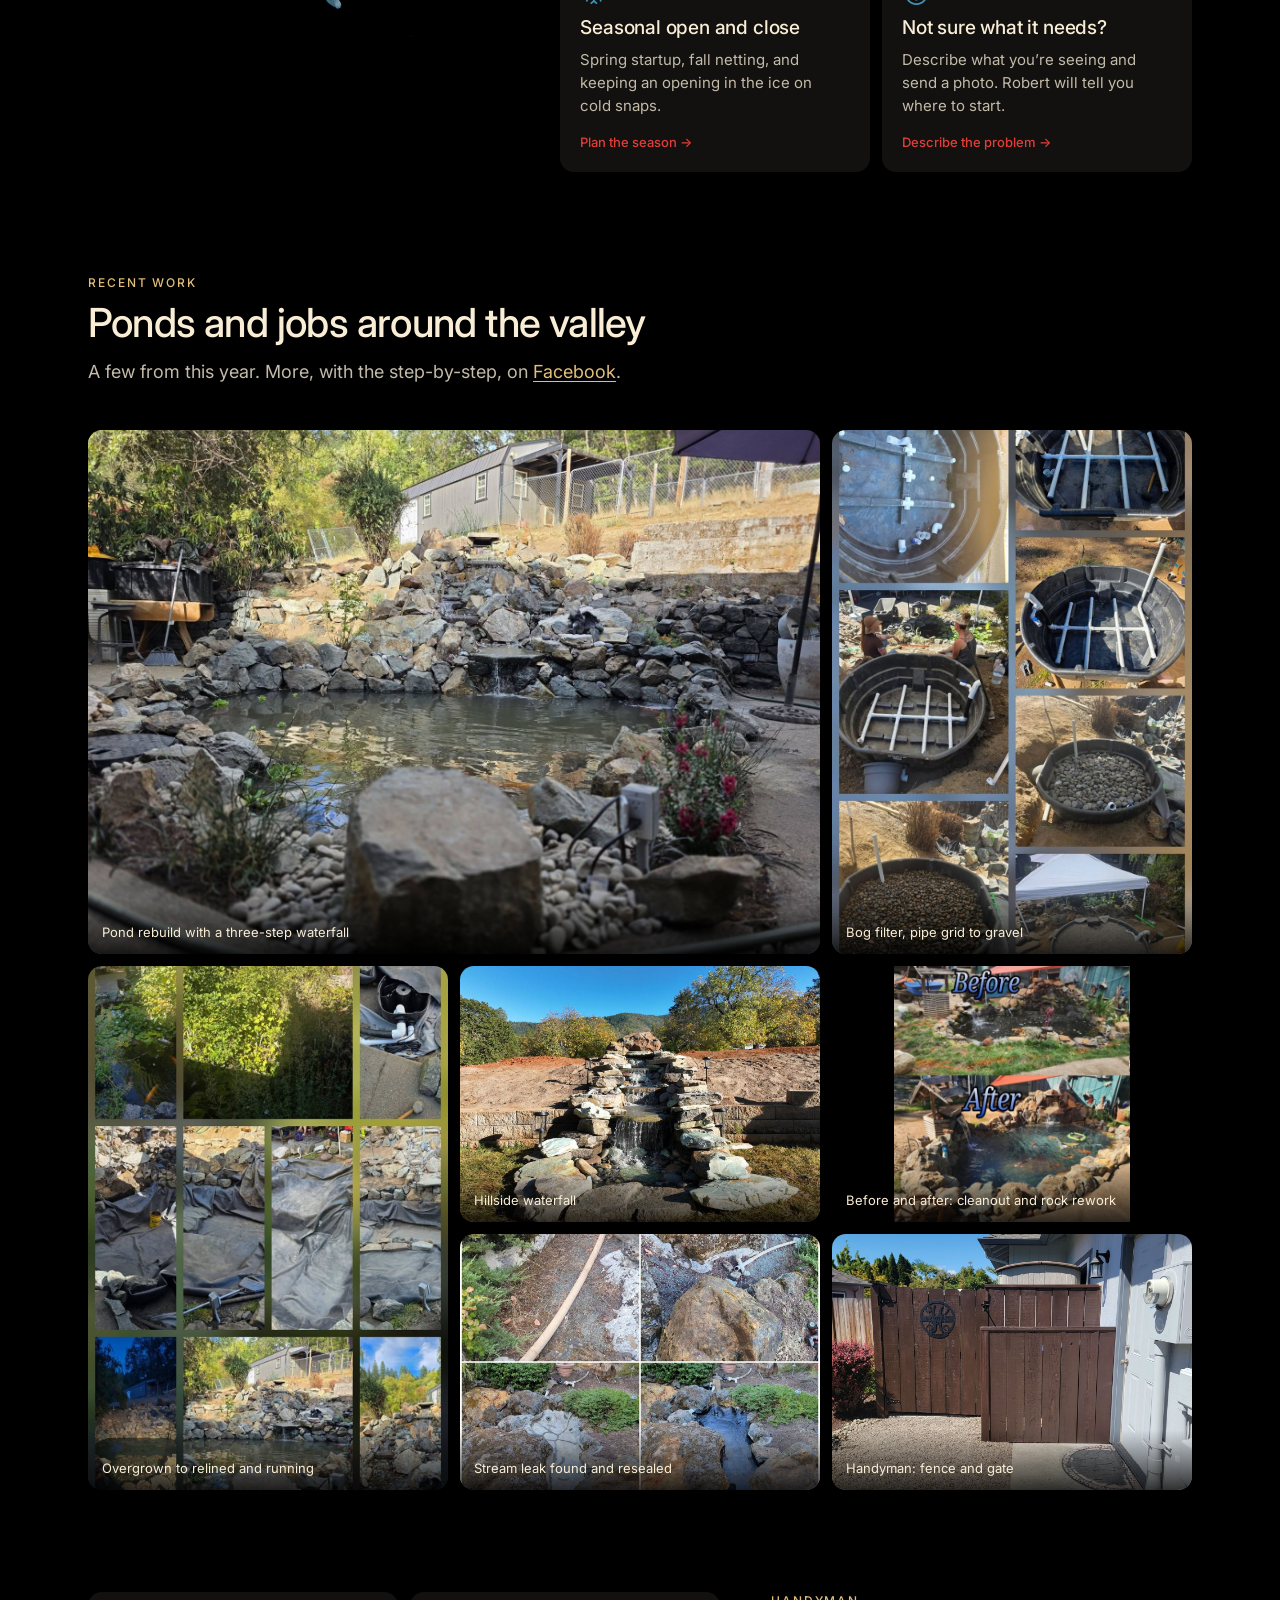
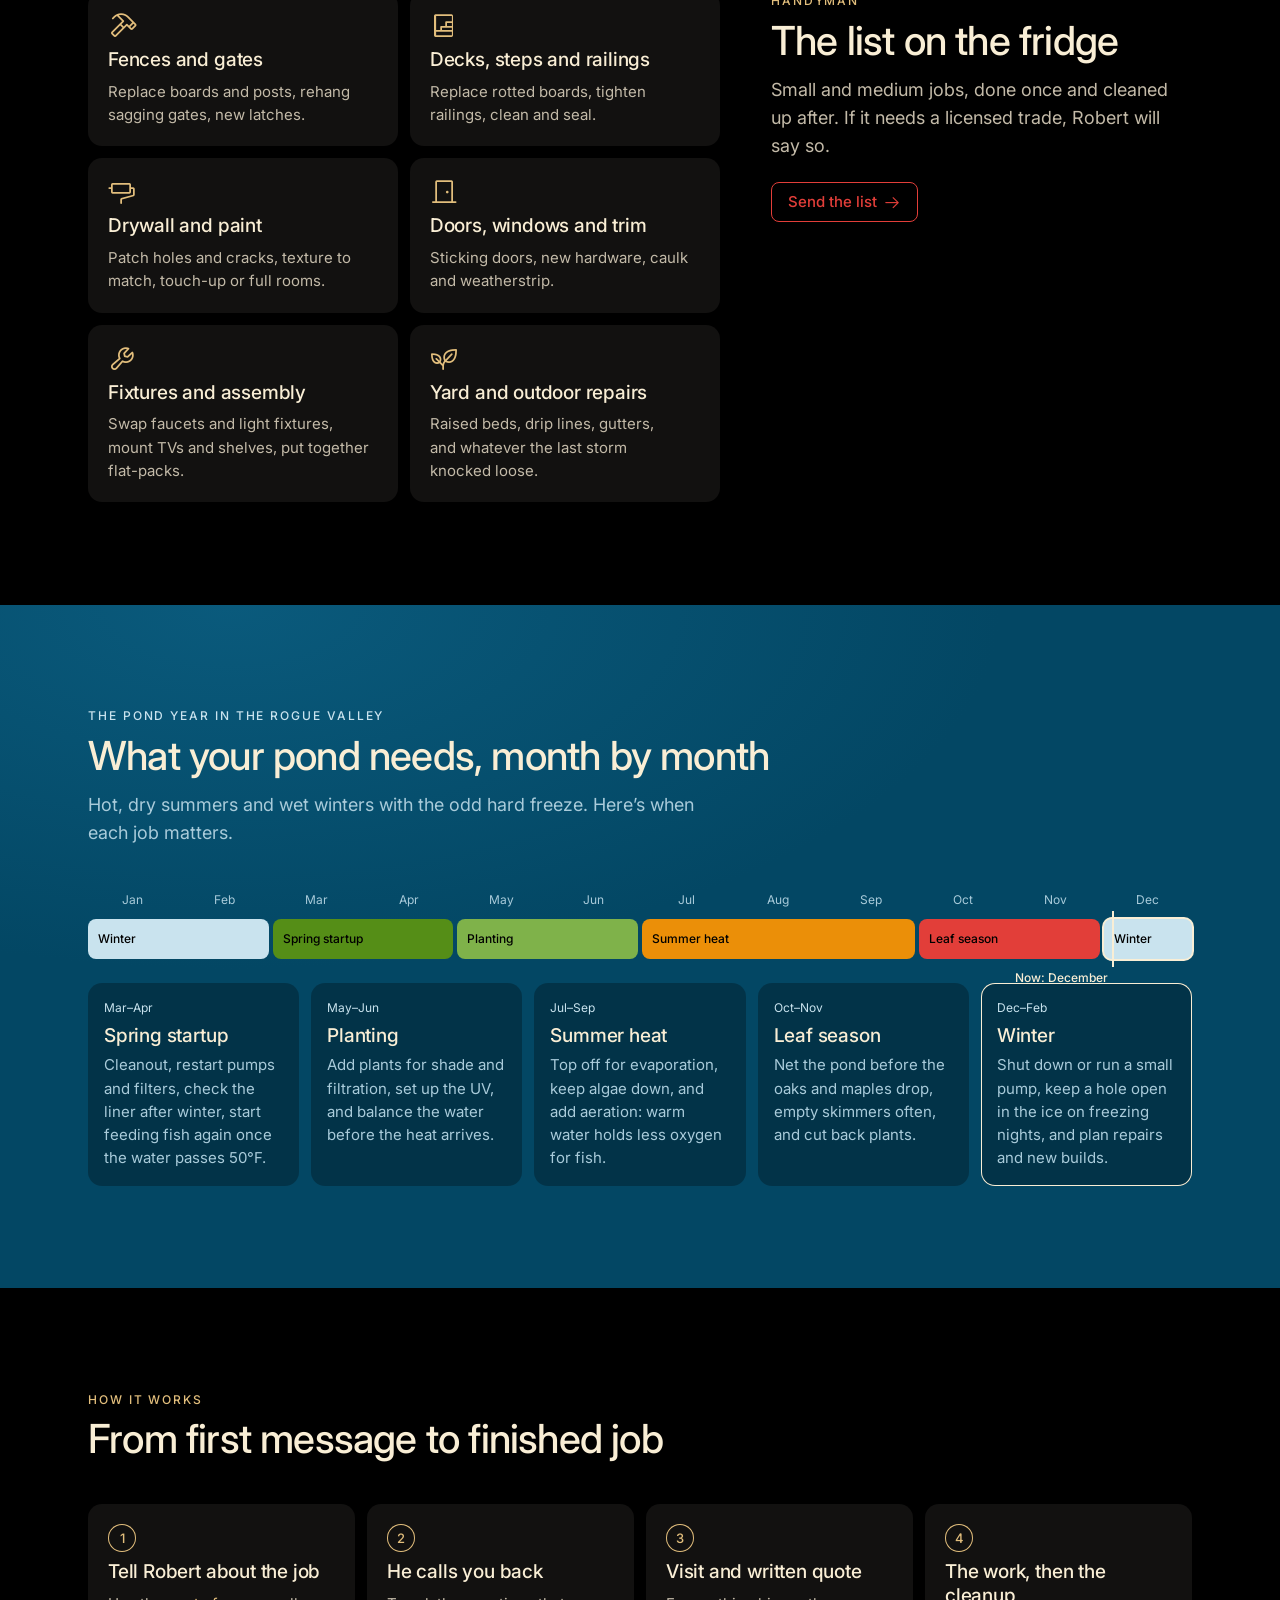
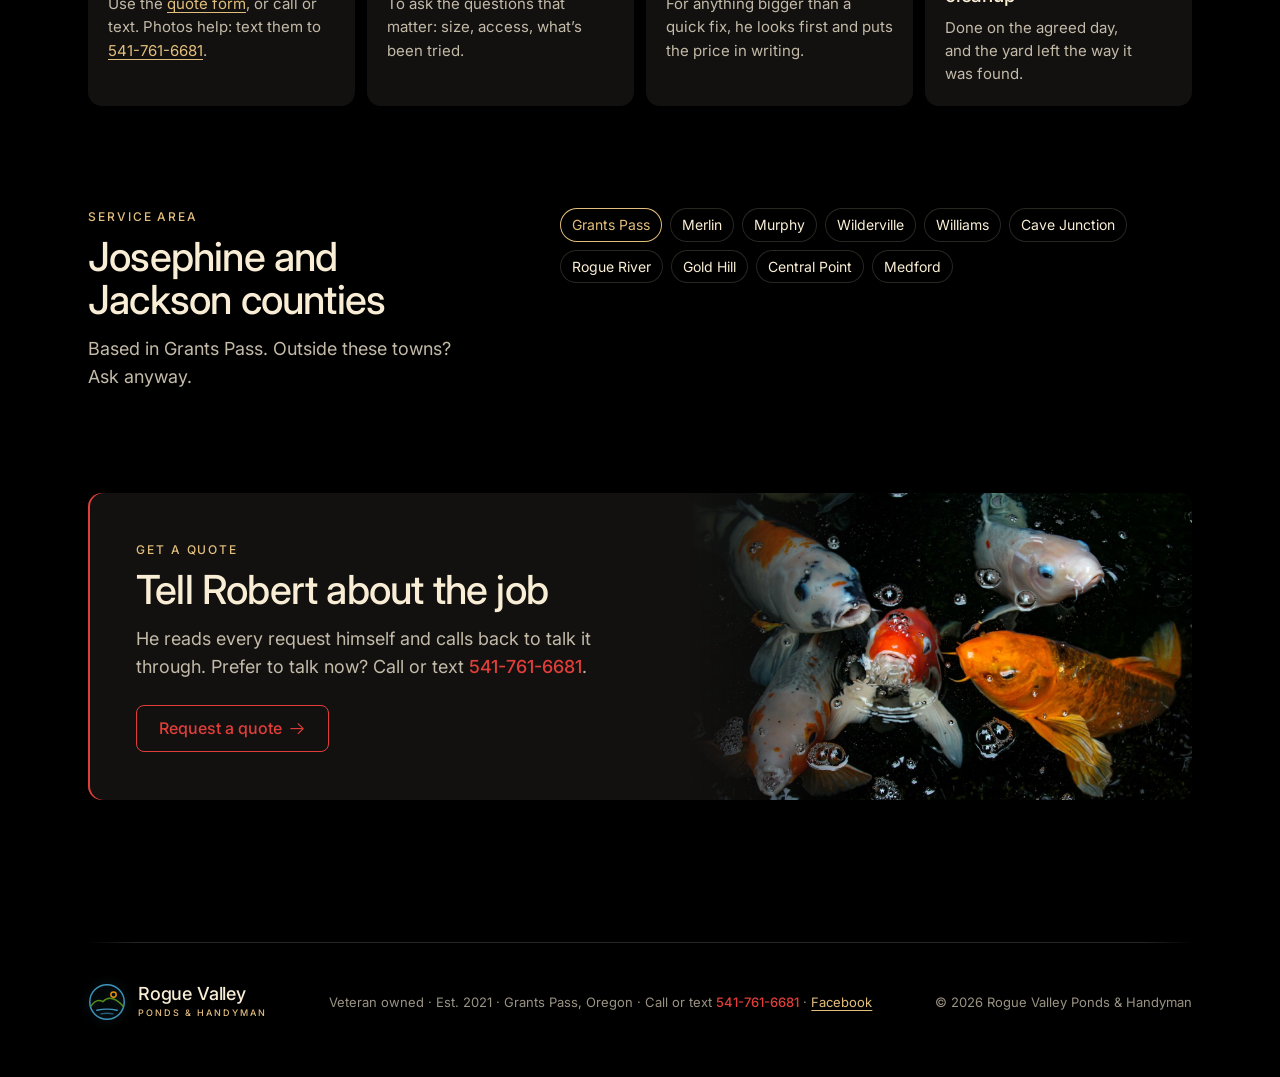
==== commit d23ca772: "Rebuild the site on the v3 identity, add Request a Quote page Landing page and a separate quote page" ====
--- a/share/rogue-valley-ponds.html
+++ b/share/rogue-valley-ponds.html
@@ -3,449 +3,951 @@
 <head>
 <meta charset="utf-8">
 <meta name="viewport" content="width=device-width, initial-scale=1, viewport-fit=cover">
-<title>Rogue Valley Ponds &amp; Handyman</title>
-<meta name="description" content="Veteran-owned since 2021. Ponds, water features and koi, plus handyman work, in Grants Pass and the Rogue Valley. Call or text Robert at 541-761-6681 or request a quote online.">
-<meta property="og:image" content="https://YOUR-ADDRESS/assets/og-image.png">
-<meta property="og:type" content="website">
-<meta property="og:site_name" content="Rogue Valley Ponds &amp; Handyman">
+<title>Rogue Valley Ponds &amp; Handyman · Grants Pass, Oregon</title>
+<meta name="description" content="Ponds, water features and koi, plus the home repairs that keep getting put off. Veteran owned, serving Grants Pass and the Rogue Valley since 2021. Call or text 541-761-6681.">
 <meta property="og:title" content="Rogue Valley Ponds &amp; Handyman">
-<meta property="og:description" content="Ponds, water features and koi, plus handyman work. Veteran owned, established 2021. Call or text Robert at 541-761-6681.">
-<meta property="og:locale" content="en_US">
-<link rel="icon" href="[data-uri]">
-<link rel="stylesheet" href="https://fonts.googleapis.com/css2?family=Barlow+Condensed:wght@500;600;700&family=Barlow:ital,wght@0,400;0,500;0,600;1,400&display=swap">
+<meta property="og:description" content="Ponds, water features and koi. Repairs done right. Grants Pass and the Rogue Valley.">
+<meta property="og:image" content="assets/img/rvph-logo-640.png">
+<link rel="icon" href="[data-uri]">
+
 <style>
-/* Rogue Valley Ponds & Handyman
-   Layout: a trade-sign header, a two-column hero (pitch beside a living pond), then plain
-   sections alternating between the lichen ground and a slightly deeper wash. */
+/* Nocturne — design-system tokens and component classes. This file is the source of truth for the system's look; retune it here and see readme.md. */
+@import url('https://fonts.googleapis.com/css2?family=Inter:wght@400;500;600;700&display=swap');
+
 :root {
-  --ground: #eef1ea;      /* lichen on river rock */
-  --wash: #e3e9e1;        /* alternate section ground */
-  --card: #f8faf6;
-  --ink: #18272a;         /* river slate */
-  --ink-soft: #4a5a59;
-  --line: #c9d3cb;
-  --teal: #1b6d70;        /* pond water: the accent */
-  --teal-ink: #f2f8f6;    /* text on teal */
-  --moss: #557a24;        /* ridge line: secondary */
-  --pond-deep: #123236;   /* the hero pond panel */
-  --pond-ripple: #7fd0c8;
-  --season-1: #c9dfe0; --season-2: #bfd8a9; --season-3: #9fcf9a; --season-4: #f0cf86; --season-5: #e2a676;
-  --focus: #1b6d70;
-  --display: "Barlow Condensed", "Arial Narrow", "Roboto Condensed", sans-serif;
-  --body: "Barlow", "Segoe UI", system-ui, sans-serif;
-  --radius: 10px;
-  color-scheme: light;
-}
-@media (prefers-color-scheme: dark) {
-  :root:not([data-theme="light"]) {
-    --ground: #0f1b1c; --wash: #142425; --card: #182b2c; --ink: #e2ebe6; --ink-soft: #a5b6b2; --line: #2c4243;
-    --teal: #5fb7b2; --teal-ink: #0c1a1b; --moss: #a3c46b; --pond-deep: #0b2427; --pond-ripple: #7fd0c8;
-    --season-1: #2c4a52; --season-2: #3d5a35; --season-3: #2f5a3a; --season-4: #6b5a2c; --season-5: #6e4632;
-    --focus: #7fd0c8; color-scheme: dark;
-  }
-}
-:root[data-theme="dark"] {
-  --ground: #0f1b1c; --wash: #142425; --card: #182b2c; --ink: #e2ebe6; --ink-soft: #a5b6b2; --line: #2c4243;
-  --teal: #5fb7b2; --teal-ink: #0c1a1b; --moss: #a3c46b; --pond-deep: #0b2427; --pond-ripple: #7fd0c8;
-  --season-1: #2c4a52; --season-2: #3d5a35; --season-3: #2f5a3a; --season-4: #6b5a2c; --season-5: #6e4632;
-  --focus: #7fd0c8; color-scheme: dark;
-}
+  --color-bg: #161826;
+  --color-surface: #232532;
+  --color-text: #e9e9ed;
+  --color-accent: #9184d9; /* review round 7 (Barron): the accent moves to
+     the product's blurple — OKLCH hue 289.2, the hue of the app's own Pro
+     accent (#9a8fe0, --om-accent-pro) — at the same lightness the steel
+     accent held (L 0.660, so the documented ratios survive) and chroma
+     in the product blurple's own range (its token sits at C 0.118; the
+     accent takes 0.125, from the old steel's 0.030):
+     the accent now reads as an accent rather than another neutral. */
+  --color-accent-2: #a7a1db; /* the machine-derived stand-in follows: same
+     hue, same L 0.734, chroma at the same 2:3 proportion it held */
+  --color-divider: color-mix(in srgb, #e9e9ed 16%, transparent);
+
+  /* Tonal ramps — generated in OKLCH on one shared lightness scale, so the
+     same step of any role matches the others in visual value. */
+  --color-neutral-100: #f3f5fe;
+  --color-neutral-200: #e4e7f5;
+  --color-neutral-300: #cfd3e5;
+  --color-neutral-400: #b2b6ca;
+  --color-neutral-500: #9397ab;
+  --color-neutral-600: #75798c;
+  --color-neutral-700: #595d6c;
+  --color-neutral-800: #3f424d;
+  --color-neutral-900: #292b31;
+
+  --color-accent-100: #f5f4ff;
+  --color-accent-200: #e7e5fe;
+  --color-accent-300: #d2cefd;
+  --color-accent-400: #b5abfc;
+  --color-accent-500: #968ae0;
+  --color-accent-600: #796cbf;
+  --color-accent-700: #5d5294;
+  --color-accent-800: #423a6a;
+  --color-accent-900: #2b2741;
+
+  --color-accent-2-100: #f5f4ff;
+  --color-accent-2-200: #e7e5fe;
+  --color-accent-2-300: #d2cefd;
+  --color-accent-2-400: #b5afe8;
+  --color-accent-2-500: #9690c9;
+  --color-accent-2-600: #7972a9;
+  --color-accent-2-700: #5c5783;
+  --color-accent-2-800: #423e5d;
+  --color-accent-2-900: #2b293a;
+
+  /* Deck section-divider ground — review round 3: saturation as presence.
+     Dividers take a saturated deep indigo (hue 277, the neutral ramp's own
+     family; C 0.094 — written when the accent held C 0.030, before the
+     round-7 blurple raised it past the ground's) with a lighter bloom and
+     a ghost tint of the same hue, while the slide grounds stay
+     desaturated. Deck-scale fills only — not interface colors. */
+  --color-section: #262a60;
+  --color-section-glow: #353b80;
+  --color-section-ghost: #4c5397;
+
+  --font-heading: "Inter", system-ui, sans-serif;
+  --font-heading-weight: 500;
+  --font-body: "Inter", system-ui, sans-serif;
+
+  --space-1: 2.8px;
+  --space-2: 5.6px;
+  --space-3: 8.4px;
+  --space-4: 11.2px;
+  --space-6: 16.8px;
+  --space-8: 22.4px;
+
+  --radius-sm: 4px;
+  --radius-md: 8px;
+  --radius-lg: 14px;
+
+  /* Elevation — derived from the ground: soft ink-tinted shadows on a
+     light theme, a hairline edge + ambient darkness on a dark one. */
+  --shadow-sm: 0 0 0 1px #3f424d;
+  --shadow-md: 0 0 0 1px #595d6c, 0 6px 18px rgba(0,0,0,0.55);
+  --shadow-lg: 0 0 0 1px #9397ab, 0 16px 40px rgba(0,0,0,0.65);
+}
+
+body {
+  background: var(--color-bg);
+  color: var(--color-text);
+  font-family: var(--font-body);
+}
+h1, h2, h3, h4 { font-family: var(--font-heading); font-weight: var(--font-heading-weight); }
+
+.lighten{mix-blend-mode:lighten;background-color:transparent}
+
+/* ══════════════════════════════════════════════════════════════════════════
+   Components — built with the tokens above. Plain CSS
+   on plain HTML: no JavaScript, no build step. Each class is documented in
+   readme.md and demonstrated in foundations/ and components/.
+   ══════════════════════════════════════════════════════════════════════ */
 
 *, *::before, *::after { box-sizing: border-box; }
-html { scroll-behavior: smooth; }
+body { margin: 0; font-size: 15px; line-height: 1.55; font-weight: 400; }
+h1, h2, h3, h4, h5, h6 {
+  font-family: var(--font-heading); font-weight: var(--font-heading-weight);
+  line-height: 1.12; letter-spacing: -0.015em; margin: 0 0 var(--space-2);
+}
+h1 { font-size: 42px; }
+h2 { font-size: 32px; }
+h3 { font-size: 25px; }
+h4 { font-size: 20px; }
+h5 { font-size: 16px; }
+h6 { font-size: 13px; }
+h6 { letter-spacing: 0.08em; text-transform: uppercase; }
+p { margin: 0 0 var(--space-3); }
+a { color: var(--color-accent); text-underline-offset: 3px; }
+img { display: block; max-width: 100%; }
+figure { margin: 0; }
+figcaption {
+  font-size: 11px; margin-top: var(--space-1);
+  color: color-mix(in srgb, var(--color-text) 55%, transparent);
+}
+.text-muted { color: color-mix(in srgb, var(--color-text) 55%, transparent); }
+:focus { outline: none; }
+:focus-visible { outline: 2px solid var(--color-accent); outline-offset: 2px; }
+::selection { background: color-mix(in srgb, var(--color-accent) 30%, transparent); }
+
+/* — rules — */
+/* Rules fade to transparent at both ends instead of stopping cleanly — a
+   Nocturne signature. The ramp is 48px an end (one deck baseline unit),
+   painted from the same divider token. Freestanding rules fade; box
+   outlines, in-control separators, and short accent marks stay solid. */
+.hr {
+  height: 1px; border: 0; margin: var(--space-4) 0;
+  background: linear-gradient(to right,
+    transparent, var(--color-divider) 48px,
+    var(--color-divider) calc(100% - 48px), transparent);
+}
+
+/* — buttons — */
+.btn {
+  display: inline-flex; align-items: center; justify-content: center; gap: 6px;
+  cursor: pointer; text-decoration: none;
+  font-family: var(--font-heading); font-weight: var(--font-heading-weight);
+  font-size: 14px; line-height: 1.2; color: var(--color-text); /* matches the .input's 14px —
+     the pair sits side by side in sign-up rows */
+  background: transparent; border: 1px solid transparent;
+  padding: var(--space-2) calc(var(--space-3) * 1.2);
+  border-radius: var(--radius-md);
+}
+.btn svg { display: block; }
+.btn:disabled { opacity: 0.45; cursor: not-allowed; }
+.btn-primary { color: var(--color-accent); border-color: var(--color-accent); }
+.btn-primary:hover { background: color-mix(in srgb, var(--color-accent) 12%, transparent); }
+.btn-primary:active { background: color-mix(in srgb, var(--color-accent) 22%, transparent); }
+.btn-secondary { border-color: var(--color-divider); }
+.btn-secondary:hover { background: color-mix(in srgb, var(--color-text) 7%, transparent); }
+.btn-secondary:active { background: color-mix(in srgb, var(--color-text) 14%, transparent); }
+.btn-ghost { color: var(--color-accent); padding-inline: var(--space-1); }
+.btn-ghost:hover { background: color-mix(in srgb, var(--color-accent) 10%, transparent); }
+.btn-ghost:active { background: color-mix(in srgb, var(--color-accent) 18%, transparent); }
+.btn-icon { width: 36px; height: 36px; padding: 0; }
+.btn-block { width: 100%; margin-top: var(--space-2); }
+
+/* — forms — */
+.field > label {
+  display: block; font-size: 12px; margin-bottom: 5px;
+  color: color-mix(in srgb, var(--color-text) 70%, transparent);
+}
+.input {
+  width: 100%; min-height: 36px; padding: 6px 10px; font: inherit;
+  font-size: 14px; color: var(--color-text); caret-color: var(--color-accent);
+  background: var(--color-surface);
+  border: 1px solid var(--color-divider); border-radius: var(--radius-md);
+}
+.input:hover { border-color: color-mix(in srgb, var(--color-text) 45%, transparent); }
+.input:focus-visible { border-color: var(--color-accent); outline-offset: 0; }
+textarea.input { min-height: 90px; resize: vertical; }
+.radio { display: inline-flex; align-items: center; gap: 8px; cursor: pointer; font-size: 14px; }
+.radio input, .seg-opt input {
+  position: absolute; opacity: 0; width: 0; height: 0; pointer-events: none;
+}
+.radio .dot {
+  width: 16px; height: 16px; flex: none; border-radius: 50%;
+  border: 1.5px solid var(--color-divider);
+}
+.radio:hover .dot { border-color: var(--color-accent); }
+.radio input:checked + .dot {
+  border-color: var(--color-accent); background: var(--color-accent);
+  box-shadow: inset 0 0 0 4px var(--color-bg);
+}
+.radio input:focus-visible + .dot { outline: 2px solid var(--color-accent); outline-offset: 2px; }
+.seg {
+  display: inline-flex; overflow: hidden;
+  border: 1px solid var(--color-divider); border-radius: var(--radius-md);
+}
+.seg-opt {
+  display: inline-flex; align-items: center; gap: 6px;
+  padding: 7px 12px; font-size: 13px; cursor: pointer;
+}
+.seg-opt + .seg-opt { border-left: 1px solid var(--color-divider); }
+.seg-opt:has(input:checked) { color: var(--color-accent); box-shadow: inset 0 0 0 1px var(--color-accent); }
+.seg-opt:not(:has(input:checked)):hover { background: color-mix(in srgb, var(--color-text) 7%, transparent); }
+.seg-opt:has(input:focus-visible) { outline: 2px solid var(--color-accent); outline-offset: -2px; }
+
+/* — cards — */
+.card {
+  display: flex; flex-direction: column; gap: var(--space-2);
+  padding: var(--space-3); border-radius: var(--radius-md); background: var(--color-surface);
+}
+.card-kicker { font-size: 10px; letter-spacing: 0.1em; text-transform: uppercase; color: var(--color-accent); }
+.card-title {
+  font-family: var(--font-heading); font-weight: var(--font-heading-weight);
+  font-size: 17px; line-height: 1.2;
+}
+.card-body { margin: 0; font-size: 13px; opacity: 0.8; flex: 1; }
+.card-meta {
+  display: flex; align-items: center; gap: 6px; font-size: 11px;
+  color: color-mix(in srgb, var(--color-text) 50%, transparent);
+}
+.elev-sm { box-shadow: var(--shadow-sm); }
+.elev-md { box-shadow: var(--shadow-md); }
+.elev-lg { box-shadow: var(--shadow-lg); }
+
+/* — tags — */
+.tag {
+  display: inline-flex; align-items: center; font-size: 11px;
+  letter-spacing: 0.02em; padding: 3px 10px;
+  border-radius: calc(var(--radius-md) * 0.75);
+}
+.tag-accent { background: var(--color-accent-800); color: var(--color-accent-100); }
+.tag-accent-2 { background: var(--color-accent-2-800); color: var(--color-accent-2-100); }
+.tag-neutral { background: var(--color-neutral-800); color: var(--color-neutral-100); }
+.tag-outline { border: 1px solid var(--color-accent); color: var(--color-accent); }
+
+/* — navigation — */
+.nav {
+  display: flex; align-items: center; gap: var(--space-4);
+  padding: var(--space-3) var(--space-4);
+  border-bottom: none;
+}
+.nav-brand {
+  font-family: var(--font-heading); font-weight: var(--font-heading-weight);
+  font-size: 18px; margin-right: auto;
+}
+.nav a { color: inherit; text-decoration: none; font-size: 14px; }
+.nav a:hover, .nav a[aria-current='page'] { color: var(--color-accent); }
+
+/* — tables — */
+.table { width: 100%; border-collapse: collapse; font-size: 14px; }
+.table th {
+  text-align: left; font-size: 11px; letter-spacing: 0.08em; text-transform: uppercase;
+  color: color-mix(in srgb, var(--color-text) 60%, transparent);
+  padding: var(--space-2); border-bottom: 1px solid transparent; /* keeps layout; the row paints the fading rule */
+}
+.table td {
+  padding: var(--space-2);
+  border-bottom: 1px solid transparent;
+}
+/* Row rules as row-level strips so the end-fade spans the row, not each cell. */
+.table thead tr {
+  background: linear-gradient(to right,
+    transparent, var(--color-divider) 48px,
+    var(--color-divider) calc(100% - 48px), transparent) no-repeat bottom / 100% 1px;
+}
+.table tbody tr {
+  background: linear-gradient(to right,
+    transparent, color-mix(in srgb, var(--color-text) 8%, transparent) 48px,
+    color-mix(in srgb, var(--color-text) 8%, transparent) calc(100% - 48px), transparent) no-repeat bottom / 100% 1px;
+}
+.table tbody tr:hover {
+  /* the hover tint layers over the row rule, which keeps painting */
+  background:
+    linear-gradient(color-mix(in srgb, var(--color-text) 4%, transparent),
+                    color-mix(in srgb, var(--color-text) 4%, transparent)) no-repeat 0 0 / 100% 100%,
+    linear-gradient(to right,
+      transparent, color-mix(in srgb, var(--color-text) 8%, transparent) 48px,
+      color-mix(in srgb, var(--color-text) 8%, transparent) calc(100% - 48px), transparent) no-repeat bottom / 100% 1px;
+}
+
+/* — dialog — */
+.dialog-backdrop {
+  position: fixed; inset: 0; display: grid; place-items: center;
+  padding: var(--space-4);
+  background: color-mix(in srgb, var(--color-neutral-900) 50%, transparent);
+}
+.dialog {
+  width: min(440px, 100%); display: flex; flex-direction: column; gap: var(--space-3);
+  padding: var(--space-4); border-radius: var(--radius-lg);
+  background: var(--color-surface); box-shadow: var(--shadow-lg);
+}
+.dialog-title {
+  font-family: var(--font-heading); font-weight: var(--font-heading-weight);
+  font-size: 20px;
+}
+.dialog-body { font-size: 14px; opacity: 0.85; }
+.dialog-actions { display: flex; justify-content: flex-end; gap: var(--space-2); margin-top: var(--space-2); }
+
+
+</style>
+<style>
+/* Phosphor Icons (regular), subset to the icons this site uses. MIT license. */
+@font-face {
+  font-family: "Phosphor";
+  src: url("[data-uri]") format("woff2");
+  font-weight: normal;
+  font-style: normal;
+  font-display: block;
+}
+
+.ph {
+  /* use !important to prevent issues with browser extensions that change fonts */
+  font-family: "Phosphor" !important;
+  speak: never;
+  font-style: normal;
+  font-weight: normal;
+  font-variant: normal;
+  text-transform: none;
+  line-height: 1;
+
+  /* Enable Ligatures ================ */
+  letter-spacing: 0;
+  -webkit-font-feature-settings: "liga";
+  -moz-font-feature-settings: "liga=1";
+  -moz-font-feature-settings: "liga";
+  -ms-font-feature-settings: "liga" 1;
+  font-feature-settings: "liga";
+  -webkit-font-variant-ligatures: discretionary-ligatures;
+  font-variant-ligatures: discretionary-ligatures;
+
+  /* Better Font Rendering =========== */
+  -webkit-font-smoothing: antialiased;
+  -moz-osx-font-smoothing: grayscale;
+}
+
+.ph.ph-arrow-right:before {
+  content: "\e06c";
+}
+.ph.ph-broom:before {
+  content: "\ec54";
+}
+.ph.ph-check-circle:before {
+  content: "\e184";
+}
+.ph.ph-door:before {
+  content: "\e61c";
+}
+.ph.ph-drop:before {
+  content: "\e210";
+}
+.ph.ph-fish:before {
+  content: "\e728";
+}
+.ph.ph-gear-six:before {
+  content: "\e272";
+}
+.ph.ph-hammer:before {
+  content: "\e80e";
+}
+.ph.ph-paint-roller:before {
+  content: "\e6f4";
+}
+.ph.ph-phone:before {
+  content: "\e3b8";
+}
+.ph.ph-plant:before {
+  content: "\ebae";
+}
+.ph.ph-question:before {
+  content: "\e3e8";
+}
+.ph.ph-shovel:before {
+  content: "\e9e6";
+}
+.ph.ph-snowflake:before {
+  content: "\e5aa";
+}
+.ph.ph-stairs:before {
+  content: "\e8ec";
+}
+.ph.ph-waves:before {
+  content: "\e6de";
+}
+.ph.ph-wrench:before {
+  content: "\e5d4";
+}
+.ph.ph-pause:before {
+  content: "\e39e";
+}
+.ph.ph-play:before {
+  content: "\e3d0";
+}
+
+</style>
+<style>
+/* Rogue Valley Ponds & Handyman — site styles.
+   Built on the Nocturne system (nocturne.css) with the v3 identity overrides:
+   every color sampled from the koi badge, set on black. */
+
+:root {
+  /* v3 palette */
+  --rv-black: #000;
+  --rv-cream: #f9eed5;
+  --rv-red: #e23e39;
+  --rv-gold: #eb8f08;
+  --rv-brass: #e2be7c;
+  --rv-pond: #034764;
+  --rv-ripple: #3e95ba;
+  --rv-lily: #558e17;
+  --rv-mist: #c9e3ee;
+
+  /* Nocturne tokens retuned to the identity */
+  --color-bg: #000;
+  --color-surface: #121110;
+  --color-text: #f9eed5;
+  --color-divider: rgba(249, 238, 213, .16);
+  --color-accent: #e23e39;
+  --color-accent-100: #fdeceb;
+  --color-accent-200: #f9cfcd;
+  --color-accent-300: #f3a19d;
+  --color-accent-400: #ec6f69;
+  --color-accent-500: #e23e39;
+  --color-accent-600: #c22f2b;
+  --color-accent-700: #962420;
+  --color-accent-800: #5e1a17;
+  --color-accent-900: #331210;
+  --color-accent-2: #e2be7c;
+  --color-accent-2-100: #fbf5e9;
+  --color-accent-2-200: #f4e6c9;
+  --color-accent-2-300: #ecd4a5;
+  --color-accent-2-800: #4d3c22;
+  --color-neutral-100: #f9eed5;
+  --color-neutral-200: #e6dcc6;
+  --color-neutral-300: #c3baa8;
+  --color-neutral-400: #9a9384;
+  --color-neutral-600: #57534d;
+  --color-neutral-800: #26241f;
+  --color-neutral-900: #171614;
+  --color-section: #034764;
+
+  --muted: #c3baa8;
+  --faint: #9a9384;
+  --edge: inset 0 0 0 1px rgba(249, 238, 213, .14);
+  --wrap: 1200px;
+  --gutter: clamp(16px, 4vw, 48px);
+}
+
+html { scroll-behavior: smooth; scroll-padding-top: 80px; }
 @media (prefers-reduced-motion: reduce) { html { scroll-behavior: auto; } }
-body { margin: 0; background: var(--ground); color: var(--ink); font: 400 17px/1.55 var(--body); -webkit-font-smoothing: antialiased; }
+body { background: #000; color: var(--rv-cream); font-size: 16px; -webkit-font-smoothing: antialiased; }
+a { color: var(--rv-brass); }
+a:hover { color: var(--color-accent-2-200); }
 [hidden] { display: none !important; }
-img, canvas, svg { max-width: 100%; }
-a { color: var(--teal); text-underline-offset: 3px; }
-:focus-visible { outline: 3px solid var(--focus); outline-offset: 2px; }
-h1, h2, h3 { font-family: var(--display); font-weight: 700; line-height: 1.02; letter-spacing: 0.005em; margin: 0; text-wrap: balance; }
-h1 { font-size: clamp(44px, 6.4vw, 76px); text-transform: uppercase; }
-h2 { font-size: clamp(32px, 4vw, 44px); text-transform: uppercase; }
-h3 { font-size: 28px; text-transform: uppercase; }
-p { margin: 0; }
-.wrap { max-width: 1160px; margin: 0 auto; padding-inline: 24px; }
-.muted { color: var(--ink-soft); }
-.small { font-size: 14px; color: var(--ink-soft); }
-.nowrap { white-space: nowrap; }
-.eyebrow { font: 600 15px/1.2 var(--display); letter-spacing: 0.16em; text-transform: uppercase; color: var(--moss); }
-
-/* — buttons — */
-.btn { display: inline-flex; align-items: center; justify-content: center; gap: 8px; border-radius: 6px; cursor: pointer;
-  font: 600 18px/1 var(--display); letter-spacing: 0.06em; text-transform: uppercase; text-decoration: none;
-  padding: 12px 18px; border: 2px solid var(--teal); }
-.btn-lg { padding: 15px 22px; font-size: 20px; }
-.btn-solid { background: var(--teal); color: var(--teal-ink); }
-.btn-solid:hover { filter: brightness(1.08); }
-.btn-line { background: transparent; color: var(--ink); border-color: var(--ink); }
-.btn-line:hover { background: color-mix(in srgb, var(--ink) 8%, transparent); }
-
-/* — header — */
-.topbar { position: sticky; top: env(safe-area-inset-top, 0px); z-index: 20; background: color-mix(in srgb, var(--ground) 90%, transparent);
-  backdrop-filter: blur(8px); border-bottom: 1px solid var(--line); }
-.topbar-row { display: flex; align-items: center; gap: 24px; padding-block: 12px; }
-.brand { display: inline-flex; align-items: center; gap: 12px; color: var(--ink); text-decoration: none; }
-.mark { width: 46px; height: 46px; flex: none; }
-.mark-disc { fill: var(--pond-deep); }
-.mark-ridge { fill: var(--moss); }
-.mark-ripple { fill: none; stroke: var(--pond-ripple); stroke-width: 3.2; stroke-linecap: round; }
-.brand-words { display: flex; flex-direction: column; line-height: 1; }
-.brand-name { font: 700 26px/0.95 var(--display); text-transform: uppercase; letter-spacing: 0.01em; }
-.brand-sub { font: 600 13px/1.2 var(--display); letter-spacing: 0.2em; text-transform: uppercase; color: var(--teal); margin-top: 3px; }
-.topnav { display: flex; gap: 22px; margin-left: auto; }
-.topnav a { color: var(--ink); text-decoration: none; font: 600 17px/1 var(--display); letter-spacing: 0.06em; text-transform: uppercase; }
-.topnav a:hover { color: var(--teal); }
-
-/* — hero — */
-.hero { padding-block: 56px 72px; overflow-x: clip; }
-.hero-grid { display: grid; grid-template-columns: minmax(0, 1.05fr) minmax(0, 0.95fr); gap: 48px; align-items: center; }
-.hero-copy { display: flex; flex-direction: column; gap: 22px; min-width: 0; }
-.badges { display: flex; flex-wrap: wrap; gap: 8px; }
-.badge { font: 600 14px/1 var(--display); letter-spacing: 0.14em; text-transform: uppercase; padding: 7px 10px; border-radius: 4px;
-  background: var(--ink); color: var(--ground); }
-.badge-plain { background: transparent; color: var(--moss); padding-inline: 2px; }
-.lede { font-size: 19px; color: var(--ink-soft); max-width: 34em; }
-.hero-actions { display: flex; flex-wrap: wrap; gap: 12px; }
-.pond { position: relative; margin: 0; aspect-ratio: 5 / 4; border-radius: 48% 52% 46% 54% / 58% 50% 50% 42%; overflow: hidden;
-  background: radial-gradient(120% 90% at 35% 30%, color-mix(in srgb, var(--pond-deep) 70%, #2f7d78) 0%, var(--pond-deep) 70%);
-  box-shadow: inset 0 0 0 10px color-mix(in srgb, var(--moss) 35%, transparent), inset 0 0 60px rgba(0, 0, 0, 0.35); }
-.pond-canvas { position: absolute; inset: 0; width: 100%; height: 100%; }
-.pond-tag { position: absolute; left: 50%; bottom: 13%; transform: translateX(-50%); width: max-content; max-width: 78%;
-  background: color-mix(in srgb, var(--card) 92%, transparent); color: var(--ink); border-radius: 6px; padding: 8px 12px;
-  font-size: 15px; line-height: 1.3; text-align: center; box-shadow: 0 4px 16px rgba(0, 0, 0, 0.18); }
-.pond-tag-label { display: block; font: 600 12px/1.2 var(--display); letter-spacing: 0.16em; text-transform: uppercase; color: var(--moss); }
-
-/* — sections — */
-.section { padding-block: 72px; }
-.section-alt { background: var(--wash); }
-.col-head { display: flex; flex-direction: column; gap: 12px; max-width: 34em; min-width: 0; }
-.two-col { display: grid; grid-template-columns: minmax(0, 0.9fr) minmax(0, 1.1fr); gap: 48px; align-items: start; }
-.svc-list { list-style: none; margin: 0; padding: 0; display: grid; grid-template-columns: repeat(2, minmax(0, 1fr)); gap: 0 28px; }
-.svc-list li { display: flex; flex-direction: column; gap: 4px; padding-block: 16px; border-top: 2px solid var(--line); }
-.svc-name { font: 700 21px/1.1 var(--display); text-transform: uppercase; letter-spacing: 0.02em; }
-.svc-note { font-size: 16px; color: var(--ink-soft); }
-
-/* — pond year — */
-.year { margin-top: 36px; display: grid; gap: 8px; }
-.months, .seasons { display: grid; grid-template-columns: repeat(12, minmax(0, 1fr)); }
-.months span { font: 600 14px/1 var(--display); letter-spacing: 0.08em; text-transform: uppercase; color: var(--ink-soft); text-align: center; }
-.seasons { position: relative; height: 64px; border-radius: 8px; overflow: hidden; }
-.season { grid-column: span var(--span); display: flex; align-items: center; justify-content: center; padding-inline: 6px;
-  font: 700 16px/1.05 var(--display); letter-spacing: 0.06em; text-transform: uppercase; text-align: center; color: var(--ink); }
-.s-winter-a, .s-winter-b { background: var(--season-1); }
-.s-spring { background: var(--season-2); }
-.s-plant { background: var(--season-3); }
-.s-summer { background: var(--season-4); }
-.s-leaf { background: var(--season-5); }
-.season.is-now { box-shadow: inset 0 0 0 3px var(--ink); }
-.now-marker { position: absolute; top: 0; bottom: 0; width: 0; border-left: 3px solid var(--ink); left: var(--at, 0); }
-.now-marker span { position: absolute; top: 4px; left: 6px; font: 700 12px/1 var(--display); letter-spacing: 0.12em; text-transform: uppercase;
-  background: var(--ink); color: var(--ground); padding: 3px 6px; border-radius: 3px; white-space: nowrap; }
-.season-notes { margin: 28px 0 0; display: grid; grid-template-columns: repeat(5, minmax(0, 1fr)); gap: 20px; }
-.season-notes div { display: flex; flex-direction: column; gap: 6px; padding-top: 12px; border-top: 4px solid var(--line); }
-.season-notes div.is-now { border-top-color: var(--teal); }
-.season-notes dt { font: 700 19px/1.1 var(--display); text-transform: uppercase; letter-spacing: 0.02em; }
-.season-notes .when { display: block; font-weight: 600; font-size: 14px; letter-spacing: 0.1em; color: var(--moss); margin-top: 2px; }
-.season-notes dd { margin: 0; font-size: 15px; color: var(--ink-soft); }
-
-/* — steps — */
-.steps { list-style: none; margin: 32px 0 0; padding: 0; display: grid; grid-template-columns: repeat(4, minmax(0, 1fr)); gap: 24px; }
-.steps li { display: flex; flex-direction: column; gap: 8px; }
-.step-n { font: 700 44px/1 var(--display); color: var(--teal); }
-.step-title { font: 700 21px/1.1 var(--display); text-transform: uppercase; letter-spacing: 0.02em; }
-.step-text { font-size: 16px; color: var(--ink-soft); }
-
-/* — quote form — */
-.quote-grid { display: grid; grid-template-columns: minmax(0, 0.8fr) minmax(0, 1.2fr); gap: 48px; align-items: start; }
-.quote-card { background: var(--card); border: 1px solid var(--line); border-radius: var(--radius); padding: 28px; min-width: 0;
-  box-shadow: 0 1px 0 var(--line), 0 18px 40px -24px rgba(16, 40, 42, 0.35); }
-#quote-form { display: grid; grid-template-columns: repeat(2, minmax(0, 1fr)); gap: 18px; }
-.field { display: flex; flex-direction: column; gap: 6px; min-width: 0; }
-.field-wide, .job-types, .form-error { grid-column: 1 / -1; }
-label, legend { font: 600 16px/1.2 var(--display); letter-spacing: 0.08em; text-transform: uppercase; }
-.opt { color: var(--ink-soft); letter-spacing: 0.04em; text-transform: none; font-family: var(--body); font-weight: 400; font-size: 14px; }
-input, select, textarea { font: inherit; font-size: 17px; color: var(--ink); background: var(--ground); border: 1.5px solid var(--line);
-  border-radius: 6px; padding: 10px 12px; width: 100%; min-height: 46px; }
-textarea { resize: vertical; min-height: 110px; }
-input:focus-visible, select:focus-visible, textarea:focus-visible { outline: none; border-color: var(--teal); box-shadow: 0 0 0 3px color-mix(in srgb, var(--teal) 30%, transparent); }
-[aria-invalid="true"] { border-color: #b4532a; }
-.job-types { border: 0; margin: 0; padding: 0; display: flex; flex-direction: column; gap: 10px; }
-.job-types legend { padding: 0; margin-bottom: 10px; }
-.chips { display: flex; flex-wrap: wrap; gap: 8px; }
+
+.wrap { width: 100%; max-width: var(--wrap); margin: 0 auto; padding-inline: var(--gutter); }
+.skip { position: absolute; left: -999px; top: 8px; z-index: 100; background: var(--color-surface); padding: 8px 12px; border-radius: var(--radius-md); }
+.skip:focus { left: 8px; }
+
+/* ── type ─────────────────────────────────────────────── */
+.eyebrow {
+  display: block; font-weight: 500; font-size: 12px; letter-spacing: .16em;
+  text-transform: uppercase; color: var(--rv-brass);
+}
+.display {
+  font-weight: 500; font-size: clamp(38px, 6vw, 64px); line-height: 1.04;
+  letter-spacing: -.03em; margin: 0; text-wrap: balance;
+}
+.h2 { font-weight: 500; font-size: clamp(28px, 3.4vw, 40px); line-height: 1.08; letter-spacing: -.02em; margin: 0; text-wrap: balance; }
+.h3 { font-weight: 500; font-size: 19px; line-height: 1.25; letter-spacing: -.01em; margin: 0; }
+.lead { font-size: clamp(16px, 1.6vw, 18px); line-height: 1.55; color: var(--muted); margin: 0; max-width: 36em; text-wrap: pretty; }
+.body { font-size: 15px; line-height: 1.55; color: var(--muted); margin: 0; text-wrap: pretty; }
+.small { font-size: 13px; color: var(--faint); }
+.head { display: flex; flex-direction: column; gap: 8px; max-width: 44em; }
+.head .lead { margin-top: 6px; }
+
+/* fading rule — a Nocturne signature */
+.rule {
+  height: 1px; border: 0; margin: 0;
+  background: linear-gradient(90deg, transparent, var(--color-divider) 48px, var(--color-divider) calc(100% - 48px), transparent);
+}
+
+/* ── buttons (outlined; Kohaku red is the primary action) ── */
+.btn { font-size: 15px; padding: 10px 16px; white-space: nowrap; }
+.btn-lg { font-size: 16px; padding: 13px 22px; }
+.btn-primary { color: var(--rv-red); border-color: var(--rv-red); }
+.btn-primary:hover { color: var(--color-accent-300); }
+.btn-primary:active { color: var(--color-accent-400); }
+.btn-secondary { color: var(--rv-cream); }
+.btn .ph { font-size: 18px; }
+.phone-link { color: var(--rv-red); font-weight: 500; text-decoration: none; white-space: nowrap; }
+.phone-link:hover { color: var(--color-accent-300); }
+
+/* ── header ───────────────────────────────────────────── */
+.site-header {
+  position: sticky; top: 0; z-index: 50;
+  background: rgba(0, 0, 0, .86); backdrop-filter: blur(10px); -webkit-backdrop-filter: blur(10px);
+}
+.site-header::after { content: ""; position: absolute; left: 0; right: 0; bottom: 0; height: 1px;
+  background: linear-gradient(90deg, transparent, var(--color-divider) 48px, var(--color-divider) calc(100% - 48px), transparent); }
+.site-header .nav { max-width: var(--wrap); margin: 0 auto; padding: 12px var(--gutter); gap: 18px; }
+.brand { display: flex; align-items: center; gap: 12px; text-decoration: none; color: var(--rv-cream); margin-right: auto; }
+.brand:hover { color: var(--rv-cream); }
+.brand .mark { width: 38px; height: 38px; flex: none; }
+.brand-name { display: flex; flex-direction: column; gap: 3px; }
+.brand-name b { font-weight: 500; font-size: 18px; letter-spacing: -.01em; line-height: 1; white-space: nowrap; }
+.brand-name small { font-weight: 500; font-size: 9px; letter-spacing: .22em; text-transform: uppercase; color: var(--rv-brass); white-space: nowrap; }
+.nav-links { display: flex; gap: 22px; }
+.nav .nav-links a { color: var(--muted); font-size: 14px; }
+.nav .nav-links a:hover, .nav .nav-links a[aria-current="page"] { color: var(--rv-cream); }
+.nav .phone-link { font-size: 15px; }
+.nav .btn-primary { color: var(--rv-red); }
+.nav-toggle { display: none; }
+@media (max-width: 960px) { .nav-links, .nav .phone-link { display: none; } }
+@media (max-width: 420px) { .brand-name small { display: none; } .nav .btn { padding: 8px 12px; font-size: 14px; } }
+
+/* ── line mark (small-size logo) ──────────────────────── */
+.mark { display: block; overflow: visible; filter: drop-shadow(0 0 5px rgba(62, 149, 186, .35)); }
+.mark .w { fill: none; stroke: var(--rv-ripple); stroke-width: 2.5; stroke-linecap: round; stroke-linejoin: round; }
+.mark .s { fill: none; stroke: var(--rv-gold); stroke-width: 2.5; }
+.mark .h { fill: none; stroke: var(--rv-lily); stroke-width: 2.5; stroke-linecap: round; stroke-linejoin: round; }
+
+/* ── sections ─────────────────────────────────────────── */
+.section { padding-block: clamp(56px, 8vw, 104px); }
+.section + .section:not(.section-band) { padding-top: 0; }
+.section > .wrap:not(.split) { display: flex; flex-direction: column; gap: clamp(28px, 4vw, 44px); }
+.section-band { background: radial-gradient(1100px 520px at 18% 0%, #0a5a7c, var(--rv-pond) 70%); }
+.section-band .eyebrow { color: var(--rv-mist); }
+.section-band .lead, .section-band .body { color: #a9cbda; }
+
+/* ── hero ─────────────────────────────────────────────── */
+.hero { padding-block: clamp(40px, 6vw, 80px) clamp(56px, 8vw, 104px); }
+.hero-grid { display: grid; grid-template-columns: minmax(0, 1.1fr) minmax(0, 1fr); gap: clamp(24px, 5vw, 64px); align-items: center; }
+.hero-copy { display: flex; flex-direction: column; gap: 22px; }
+.tags { display: flex; flex-wrap: wrap; gap: 6px; }
+.tag { font-size: 12px; }
+.tag-pond { background: #0b3446; color: var(--rv-mist); }
+.cta-row { display: flex; flex-wrap: wrap; gap: 10px; align-items: center; }
+.hero-badge { position: relative; margin: 0; display: flex; flex-direction: column; align-items: center; gap: 4px; }
+.badge-stage { position: relative; width: 100%; max-width: 560px; aspect-ratio: 1; }
+.badge-poster, .badge-video { width: 100%; height: 100%; object-fit: contain; }
+.badge-video { position: absolute; inset: 0; opacity: 0; transition: opacity .4s; }
+.hero-badge.is-playing .badge-video { opacity: 1; }
+.badge-toggle { display: inline-flex; align-items: center; gap: 6px; padding: 6px 10px; min-height: 32px; border: 0; border-radius: var(--radius-md);
+  background: transparent; color: var(--faint); font: inherit; font-size: 12px; cursor: pointer; }
+.badge-toggle:hover { color: var(--rv-cream); background: color-mix(in srgb, var(--rv-cream) 7%, transparent); }
+.badge-toggle .ph { font-size: 14px; }
+.callout {
+  display: flex; align-items: baseline; gap: 10px; flex-wrap: wrap; align-self: flex-start;
+  padding: 10px 14px; border-radius: var(--radius-md); background: var(--color-surface);
+  box-shadow: inset 2px 0 0 var(--rv-gold); font-size: 14px; color: var(--rv-cream);
+}
+.callout .eyebrow { color: var(--rv-gold); font-size: 11px; }
+@media (max-width: 820px) {
+  .hero-grid { grid-template-columns: 1fr; }
+  .hero-badge { order: -1; }
+  .badge-stage { max-width: 300px; }
+}
+
+/* ── photo slots ──────────────────────────────────────── */
+.photo { position: relative; overflow: hidden; border-radius: var(--radius-lg); background: var(--color-surface); margin: 0; }
+.photo img { width: 100%; height: 100%; object-fit: cover; }
+.photo figcaption {
+  position: absolute; left: 0; right: 0; bottom: 0; margin: 0; padding: 28px 14px 12px;
+  font-size: 13px; color: var(--rv-cream); background: linear-gradient(transparent, rgba(0, 0, 0, .78));
+}
+/* dark-ground photographs blend straight into the black page */
+.photo.lighten, .lighten { background: transparent; }
+.photo.lighten img { object-fit: contain; }
+/* placeholder shown until the real file is dropped into assets/photos/ */
+.photo.is-missing img { visibility: hidden; }
+.photo.is-missing { box-shadow: inset 0 0 0 1px rgba(226, 190, 124, .35); background:
+  repeating-linear-gradient(135deg, #121110 0 14px, #171614 14px 28px); }
+.photo.is-missing::before {
+  content: "Photo: " attr(data-slot); position: absolute; inset: 0; display: grid; place-items: center;
+  padding: 16px; text-align: center; font-size: 12px; letter-spacing: .04em; color: var(--rv-brass);
+}
+
+/* ── service cards ────────────────────────────────────── */
+.split { display: grid; grid-template-columns: minmax(0, 1fr) minmax(0, 1.5fr); gap: clamp(24px, 4vw, 56px); align-items: start; }
+.split-rev { grid-template-columns: minmax(0, 1.5fr) minmax(0, 1fr); }
+.split .photo { aspect-ratio: 4 / 5; }
+.split-side { display: flex; flex-direction: column; gap: 22px; position: sticky; top: 96px; }
+@media (max-width: 900px) {
+  .split, .split-rev { grid-template-columns: 1fr; }
+  .split-side { position: static; }
+  .split .photo { aspect-ratio: 16 / 10; }
+}
+.cards { display: grid; grid-template-columns: repeat(2, minmax(0, 1fr)); gap: 12px; }
+@media (max-width: 600px) { .cards { grid-template-columns: 1fr; } }
+.svc {
+  display: flex; flex-direction: column; gap: 8px; padding: 20px; border-radius: var(--radius-lg);
+  background: var(--color-surface); color: inherit; text-decoration: none; transition: box-shadow .15s;
+}
+a.svc:hover { box-shadow: inset 0 0 0 1px rgba(226, 62, 57, .55); color: inherit; }
+.svc .ico { font-size: 28px; line-height: 1; color: var(--rv-ripple); }
+.svc-handy .ico { color: var(--rv-brass); }
+.svc .more { margin-top: auto; padding-top: 6px; font-size: 13px; font-weight: 500; color: var(--rv-red); }
+
+/* ── work gallery ─────────────────────────────────────── */
+.gallery { display: grid; grid-template-columns: repeat(12, minmax(0, 1fr)); grid-auto-rows: clamp(180px, 20vw, 260px); gap: 12px; }
+.gallery .photo { grid-column: span 4; }
+.gallery .g-wide { grid-column: span 8; grid-row: span 2; }
+.gallery .g-tall { grid-row: span 2; }
+@media (max-width: 900px) {
+  .gallery { grid-template-columns: repeat(2, minmax(0, 1fr)); grid-auto-rows: auto; }
+  .gallery .photo { grid-column: span 1; grid-row: auto; aspect-ratio: 4 / 3; }
+  .gallery .g-wide { grid-column: span 2; grid-row: auto; aspect-ratio: 16 / 9; }
+  .gallery .g-tall { grid-row: span 2; aspect-ratio: auto; }
+}
+@media (max-width: 520px) {
+  .gallery { grid-template-columns: 1fr; }
+  .gallery .photo, .gallery .g-wide { grid-column: span 1; aspect-ratio: 4 / 3; }
+  .gallery .g-tall { grid-row: auto; aspect-ratio: 3 / 4; }
+}
+
+/* Before/After keeps both labels: shown whole on the surface, not cropped */
+.photo.fit img { object-fit: contain; background: #000; }
+
+/* ── pond year ────────────────────────────────────────── */
+.year { position: relative; display: grid; grid-template-columns: repeat(12, minmax(0, 1fr)); gap: 4px; }
+.year .m { font-size: 12px; color: #a9cbda; text-align: center; padding-bottom: 6px; }
+.season { grid-row: 2; height: 40px; border-radius: var(--radius-md); display: flex; align-items: center;
+  padding: 0 10px; font-size: 12px; font-weight: 500; overflow: hidden; white-space: nowrap; color: #000; }
+.s-winter { background: var(--rv-mist); }
+.s-spring { background: var(--rv-lily); }
+.s-plant { background: #7fb24a; }
+.s-summer { background: var(--rv-gold); }
+.s-leaf { background: var(--rv-red); }
+.season.is-now { box-shadow: 0 0 0 2px var(--rv-cream); }
+.now-marker { position: absolute; top: 20px; bottom: -8px; left: var(--at, 0); width: 2px; background: var(--rv-cream); pointer-events: none; }
+.now-marker span { position: absolute; top: calc(100% + 2px); left: 6px; white-space: nowrap; font-size: 12px; font-weight: 500; }
+.season-notes { display: grid; grid-template-columns: repeat(5, minmax(0, 1fr)); gap: 12px; margin-top: 24px; }
+.note { display: flex; flex-direction: column; gap: 6px; padding: 16px; border-radius: var(--radius-lg); background: rgba(0, 0, 0, .28); }
+.note.is-now { box-shadow: inset 0 0 0 1px var(--rv-cream); }
+.note .when { font-size: 12px; color: var(--rv-mist); }
+@media (max-width: 900px) { .season-notes { grid-template-columns: repeat(2, minmax(0, 1fr)); } }
+@media (max-width: 560px) {
+  .season-notes { grid-template-columns: 1fr; }
+  .season { font-size: 0; padding: 0; }
+  .year .m { font-size: 10px; }
+}
+
+/* ── steps ────────────────────────────────────────────── */
+.steps { list-style: none; margin: 0; padding: 0; display: grid; grid-template-columns: repeat(4, minmax(0, 1fr)); gap: 12px; counter-reset: step; }
+.steps li { display: flex; flex-direction: column; gap: 8px; padding: 20px; border-radius: var(--radius-lg); background: var(--color-surface); counter-increment: step; }
+.steps li::before { content: counter(step); font-weight: 500; font-size: 13px; width: 28px; height: 28px; display: grid; place-items: center;
+  border-radius: 50%; box-shadow: inset 0 0 0 1px var(--rv-brass); color: var(--rv-brass); }
+@media (max-width: 900px) { .steps { grid-template-columns: repeat(2, minmax(0, 1fr)); } }
+@media (max-width: 520px) { .steps { grid-template-columns: 1fr; } }
+.steps-compact { grid-template-columns: 1fr !important; }
+.steps-compact li { padding: 0; background: none; flex-direction: row; align-items: flex-start; gap: 12px; }
+.steps-compact li::before { flex: none; }
+
+/* ── service area ─────────────────────────────────────── */
+.towns { display: flex; flex-wrap: wrap; gap: 8px; list-style: none; margin: 0; padding: 0; }
+.towns li { padding: 6px 12px; border-radius: 999px; font-size: 14px; box-shadow: inset 0 0 0 1px var(--color-divider); }
+.towns li.home { box-shadow: inset 0 0 0 1px var(--rv-brass); color: var(--rv-brass); }
+
+/* ── closing CTA ──────────────────────────────────────── */
+.cta-panel { position: relative; overflow: hidden; display: grid; grid-template-columns: minmax(0, 1.2fr) minmax(0, 1fr); align-items: stretch;
+  border-radius: var(--radius-lg); background: var(--color-surface); box-shadow: inset 2px 0 0 var(--rv-red); }
+.cta-copy { display: flex; flex-direction: column; gap: 24px; justify-content: center; padding: clamp(24px, 4vw, 48px); position: relative; z-index: 1; }
+.cta-photo { border-radius: 0; min-height: 280px; background: transparent;
+  -webkit-mask-image: linear-gradient(90deg, transparent, #000 35%); mask-image: linear-gradient(90deg, transparent, #000 35%); }
+.cta-photo img { position: absolute; inset: 0; }
+@media (max-width: 760px) {
+  .cta-panel { grid-template-columns: 1fr; }
+  .cta-photo { order: -1; min-height: 200px; -webkit-mask-image: linear-gradient(180deg, #000 55%, transparent); mask-image: linear-gradient(180deg, #000 55%, transparent); }
+}
+
+/* ── footer ───────────────────────────────────────────── */
+.site-footer { padding-block: 40px 56px; }
+.site-footer .wrap { display: flex; flex-wrap: wrap; gap: 20px 40px; align-items: center; justify-content: space-between; }
+.site-footer .small span + span::before { content: " · "; }
+.site-footer .rule { margin-bottom: 40px; }
+
+/* ── quote page ───────────────────────────────────────── */
+.quote-grid { display: grid; grid-template-columns: minmax(0, 1.5fr) minmax(0, 1fr); gap: clamp(24px, 5vw, 64px); align-items: start; }
+@media (max-width: 900px) { .quote-grid { grid-template-columns: 1fr; } }
+.panel { padding: clamp(20px, 3vw, 32px); border-radius: var(--radius-lg); background: var(--color-surface); }
+.quote-form { display: grid; grid-template-columns: repeat(2, minmax(0, 1fr)); gap: 18px 16px; }
+.quote-form .wide { grid-column: 1 / -1; }
+@media (max-width: 600px) { .quote-form { grid-template-columns: 1fr; } }
+.field > label, .legend { display: block; font-size: 13px; margin-bottom: 6px; color: var(--muted); }
+.legend { padding: 0; }
+.opt { color: var(--faint); font-size: 12px; margin-left: 4px; }
+.input { background: #000; font-size: 16px; min-height: 44px; padding: 10px 12px; }
+textarea.input { min-height: 128px; line-height: 1.5; }
+select.input { appearance: none; -webkit-appearance: none; padding-right: 36px;
+  background-image: url("data:image/svg+xml,%3Csvg xmlns='http://www.w3.org/2000/svg' viewBox='0 0 256 256' fill='%23e2be7c'%3E%3Cpath d='M213.66 101.66l-80 80a8 8 0 0 1-11.32 0l-80-80a8 8 0 0 1 11.32-11.32L128 164.69l74.34-74.35a8 8 0 0 1 11.32 11.32z'/%3E%3C/svg%3E");
+  background-repeat: no-repeat; background-position: right 12px center; background-size: 16px; }
+.input::placeholder { color: #6f6a60; }
+.input[aria-invalid="true"] { border-color: var(--rv-red); }
+fieldset { border: 0; margin: 0; padding: 0; min-width: 0; }
+.chips { display: grid; grid-template-columns: repeat(3, minmax(0, 1fr)); gap: 8px; }
+@media (max-width: 600px) { .chips { grid-template-columns: repeat(2, minmax(0, 1fr)); } }
 .chip { position: relative; cursor: pointer; }
-.chip input { position: absolute; opacity: 0; width: 1px; height: 1px; min-height: 0; }
-.chip span { display: inline-block; padding: 9px 14px; border: 1.5px solid var(--line); border-radius: 999px; background: var(--ground);
-  font: 500 16px/1.1 var(--body); letter-spacing: 0; text-transform: none; }
-.chip:hover span { border-color: var(--teal); }
-.chip input:checked + span { background: var(--teal); border-color: var(--teal); color: var(--teal-ink); }
-.chip input:focus-visible + span { outline: 3px solid var(--focus); outline-offset: 2px; }
-.job-types[aria-invalid="true"] .chip span { border-color: #b4532a; }
-.form-error { color: #b4532a; font-weight: 500; }
-.quote-done, .quote-fallback { display: flex; flex-direction: column; gap: 14px; align-items: flex-start; }
-.quote-done:focus, .quote-fallback:focus { outline: none; }
-.fallback-phone { font: 700 44px/1 var(--display); letter-spacing: 0.02em; user-select: all; }
-.fallback-actions { display: flex; flex-wrap: wrap; gap: 10px; }
-
-/* — area & footer — */
-.towns { list-style: none; margin: 0; padding: 0; display: flex; flex-wrap: wrap; gap: 10px; }
-.towns li { font: 600 19px/1 var(--display); letter-spacing: 0.06em; text-transform: uppercase; padding: 10px 14px;
-  border: 2px solid var(--ink); border-radius: 4px; }
-.footer { padding-block: 32px 48px; border-top: 1px solid var(--line); }
-.footer-row { display: flex; flex-wrap: wrap; align-items: center; gap: 12px 28px; }
-.brand-small .mark { width: 36px; height: 36px; }
-.brand-small .brand-name { font-size: 21px; }
-.footer-row .small { margin-left: auto; }
-.fb-link { display: inline-flex; align-items: center; gap: 6px; font: 600 16px/1 var(--display); letter-spacing: 0.08em; text-transform: uppercase; text-decoration: none; }
-.fb-link svg { width: 20px; height: 20px; }
-
-@media (max-width: 960px) {
-  .hero-grid, .two-col, .quote-grid { grid-template-columns: minmax(0, 1fr); gap: 32px; }
-  .pond { max-width: 560px; }
-  .steps { grid-template-columns: repeat(2, minmax(0, 1fr)); }
-  .season-notes { grid-template-columns: repeat(2, minmax(0, 1fr)); }
-}
-@media (max-width: 760px) {
-  .topnav { display: none; }
-  .topbar-cta { margin-left: auto; }
-}
-@media (max-width: 560px) {
-  body { font-size: 16px; }
-  .wrap { padding-inline: 16px; }
-  .section { padding-block: 52px; }
-  .hero { padding-block: 32px 48px; }
-  .svc-list, .steps, .season-notes { grid-template-columns: minmax(0, 1fr); }
-  #quote-form { grid-template-columns: minmax(0, 1fr); }
-  .quote-card { padding: 18px; }
-  .brand-name { font-size: 21px; }
-  .mark { width: 38px; height: 38px; }
-  .topbar-cta { padding: 10px 12px; font-size: 16px; }
-  .season { font-size: 12px; letter-spacing: 0.02em; padding-inline: 2px; }
-  .months span { font-size: 11px; letter-spacing: 0; }
-  .footer-row .small { margin-left: 0; }
-}
+.chip input { position: absolute; opacity: 0; width: 0; height: 0; }
+.chip span { display: flex; align-items: center; gap: 8px; min-height: 48px; padding: 10px 12px; border-radius: var(--radius-md);
+  font-size: 14px; line-height: 1.25; box-shadow: inset 0 0 0 1px var(--color-divider); background: #000; transition: box-shadow .12s, color .12s; }
+.chip span .ph { font-size: 20px; flex: none; color: var(--faint); }
+.chip:hover span { box-shadow: inset 0 0 0 1px rgba(249, 238, 213, .45); }
+.chip input:checked + span { box-shadow: inset 0 0 0 1px var(--rv-red); color: var(--rv-cream); background: color-mix(in srgb, var(--rv-red) 10%, #000); }
+.chip input:checked + span .ph { color: var(--rv-red); }
+.chip input:focus-visible + span { outline: 2px solid var(--rv-red); outline-offset: 2px; }
+.chips[aria-invalid="true"] .chip span { box-shadow: inset 0 0 0 1px rgba(226, 62, 57, .7); }
+.form-error { margin: 0; padding: 10px 14px; border-radius: var(--radius-md); background: var(--color-accent-900); color: var(--color-accent-200); font-size: 14px; }
+.form-actions { display: flex; flex-wrap: wrap; gap: 12px 18px; align-items: center; }
+.state { display: flex; flex-direction: column; gap: 14px; align-items: flex-start; }
+.state:focus { outline: none; }
+.state .ok { font-size: 44px; line-height: 1; color: var(--rv-lily); }
+.aside { display: flex; flex-direction: column; gap: 16px; }
+.call-card { display: flex; flex-direction: column; gap: 6px; }
+.call-card .big { font-size: clamp(26px, 3vw, 32px); font-weight: 500; letter-spacing: -.01em; }
+.aside .photo { aspect-ratio: 1 / 1; }
 
 </style>
 </head>
 <body>
-<header class="topbar">
-  <div class="wrap topbar-row">
-    <a class="brand" href="#top" aria-label="Rogue Valley Ponds &amp; Handyman, home">
-      <svg class="mark" viewBox="0 0 64 64" aria-hidden="true">
-        <circle cx="32" cy="32" r="30" class="mark-disc"/>
-        <path d="M6 36 L20 20 L27 27 L37 14 L58 36 Z" class="mark-ridge"/>
-        <path d="M14 42 Q32 36 50 42" class="mark-ripple"/>
-        <path d="M19 49 Q32 45 45 49" class="mark-ripple" opacity=".75"/>
-        <path d="M25 55 Q32 53 39 55" class="mark-ripple" opacity=".5"/>
-      </svg>
-      <span class="brand-words"><span class="brand-name">Rogue Valley</span><span class="brand-sub">Ponds &amp; Handyman</span></span>
+<a class="skip" href="#main">Skip to content</a>
+
+<header class="site-header">
+  <nav class="nav" aria-label="Main">
+    <a class="brand" href="index.html" aria-label="Rogue Valley Ponds &amp; Handyman, home">
+      <svg class="mark" viewBox="0 0 64 64" aria-hidden="true"><circle class="w" cx="32" cy="32" r="29"/><circle class="s" cx="43" cy="19.5" r="4.5"/><path class="h" d="M5 39 C11 30 18 27 25 31.5 C33 23 45 23 59 39"/><path class="w" d="M15 46 Q32 42 49 46"/><path class="w" d="M22 52 Q32 49.5 42 52" opacity=".6"/></svg>
+      <span class="brand-name"><b>Rogue Valley</b><small>Ponds &amp; Handyman</small></span>
     </a>
-    <nav class="topnav" aria-label="Main">
+    <div class="nav-links">
       <a href="#ponds">Ponds</a>
       <a href="#handyman">Handyman</a>
+      <a href="#work">Recent work</a>
       <a href="#year">Pond year</a>
       <a href="#area">Service area</a>
-    </nav>
-    <a class="btn btn-solid topbar-cta" href="#quote">Get a quote</a>
-  </div>
+    </div>
+    <a class="phone-link js-phone-link" href="tel:5417616681"><span class="js-phone">541-761-6681</span></a>
+    <a class="btn btn-primary" href="quote.html">Get a quote</a>
+  </nav>
 </header>
 
-<main id="top">
+<main id="main">
+
+  <!-- Hero: the koi badge on its home ground -->
   <section class="hero">
     <div class="wrap hero-grid">
       <div class="hero-copy">
-        <p class="badges"><span class="badge">Veteran owned</span><span class="badge">Est. 2021</span><span class="badge badge-plain">Grants Pass and the Rogue Valley</span></p>
-        <h1>Ponds, water features and koi. Repairs done right.</h1>
-        <p class="lede">Robert builds and looks after backyard ponds, water features and koi, and takes care of the repairs around the house that keep getting put off. Tell him about the job and he’ll call you back with a quote.</p>
-        <div class="hero-actions">
-          <a class="btn btn-solid btn-lg" href="#quote">Get a quote</a>
-          <a class="btn btn-line btn-lg js-phone-link" href="tel:5417616681">Call or text <span class="js-phone nowrap">541-761-6681</span></a>
+        <div class="tags"><span class="tag tag-accent-2">Veteran owned</span><span class="tag tag-neutral">Est. 2021</span><span class="tag tag-pond">Grants Pass &amp; the Rogue Valley</span></div>
+        <h1 class="display">Ponds, water features and koi. Repairs done right.</h1>
+        <p class="lead">Robert builds and looks after backyard ponds, water features and koi, and takes care of the repairs around the house that keep getting put off. Tell him about the job and he’ll call you back with a quote.</p>
+        <div class="cta-row">
+          <a class="btn btn-primary btn-lg" href="quote.html">Get a quote <i class="ph ph-arrow-right" aria-hidden="true"></i></a>
+          <a class="btn btn-secondary btn-lg js-phone-link" href="tel:5417616681"><i class="ph ph-phone" aria-hidden="true"></i>Call or text <span class="js-phone">541-761-6681</span></a>
         </div>
-      </div>
-      <figure class="pond" aria-label="Illustration of ripples spreading across a pond">
-        <canvas class="pond-canvas" aria-hidden="true"></canvas>
-        <figcaption class="pond-tag"><span class="pond-tag-label">This month</span> <span id="pond-now">Leaf netting and skimmer cleanouts</span></figcaption>
-      </figure>
+        <p class="callout"><span class="eyebrow">This month</span><span class="js-pond-now">Leaf netting and skimmer cleanouts</span></p>
+      </div>
+      <figure class="hero-badge" data-anim-logo>
+        <div class="badge-stage">
+          <img class="badge-poster" src="[data-uri]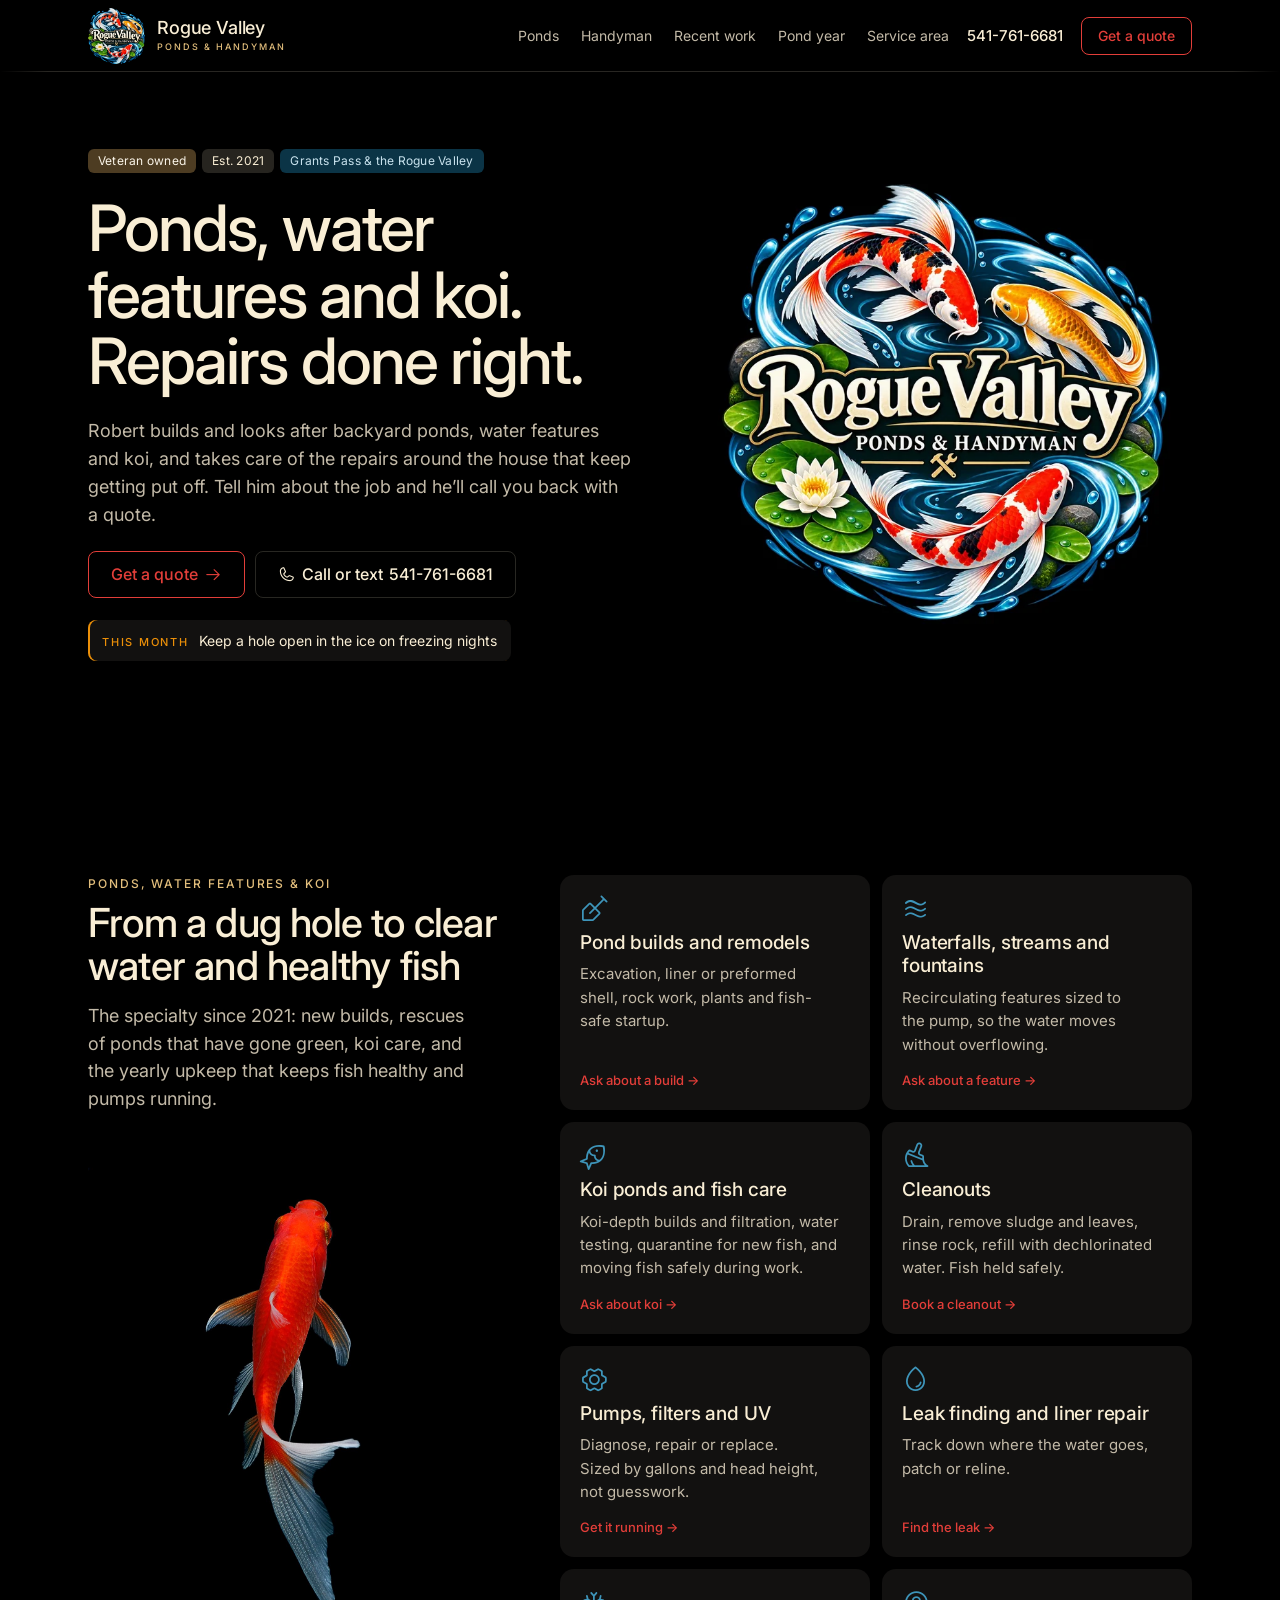
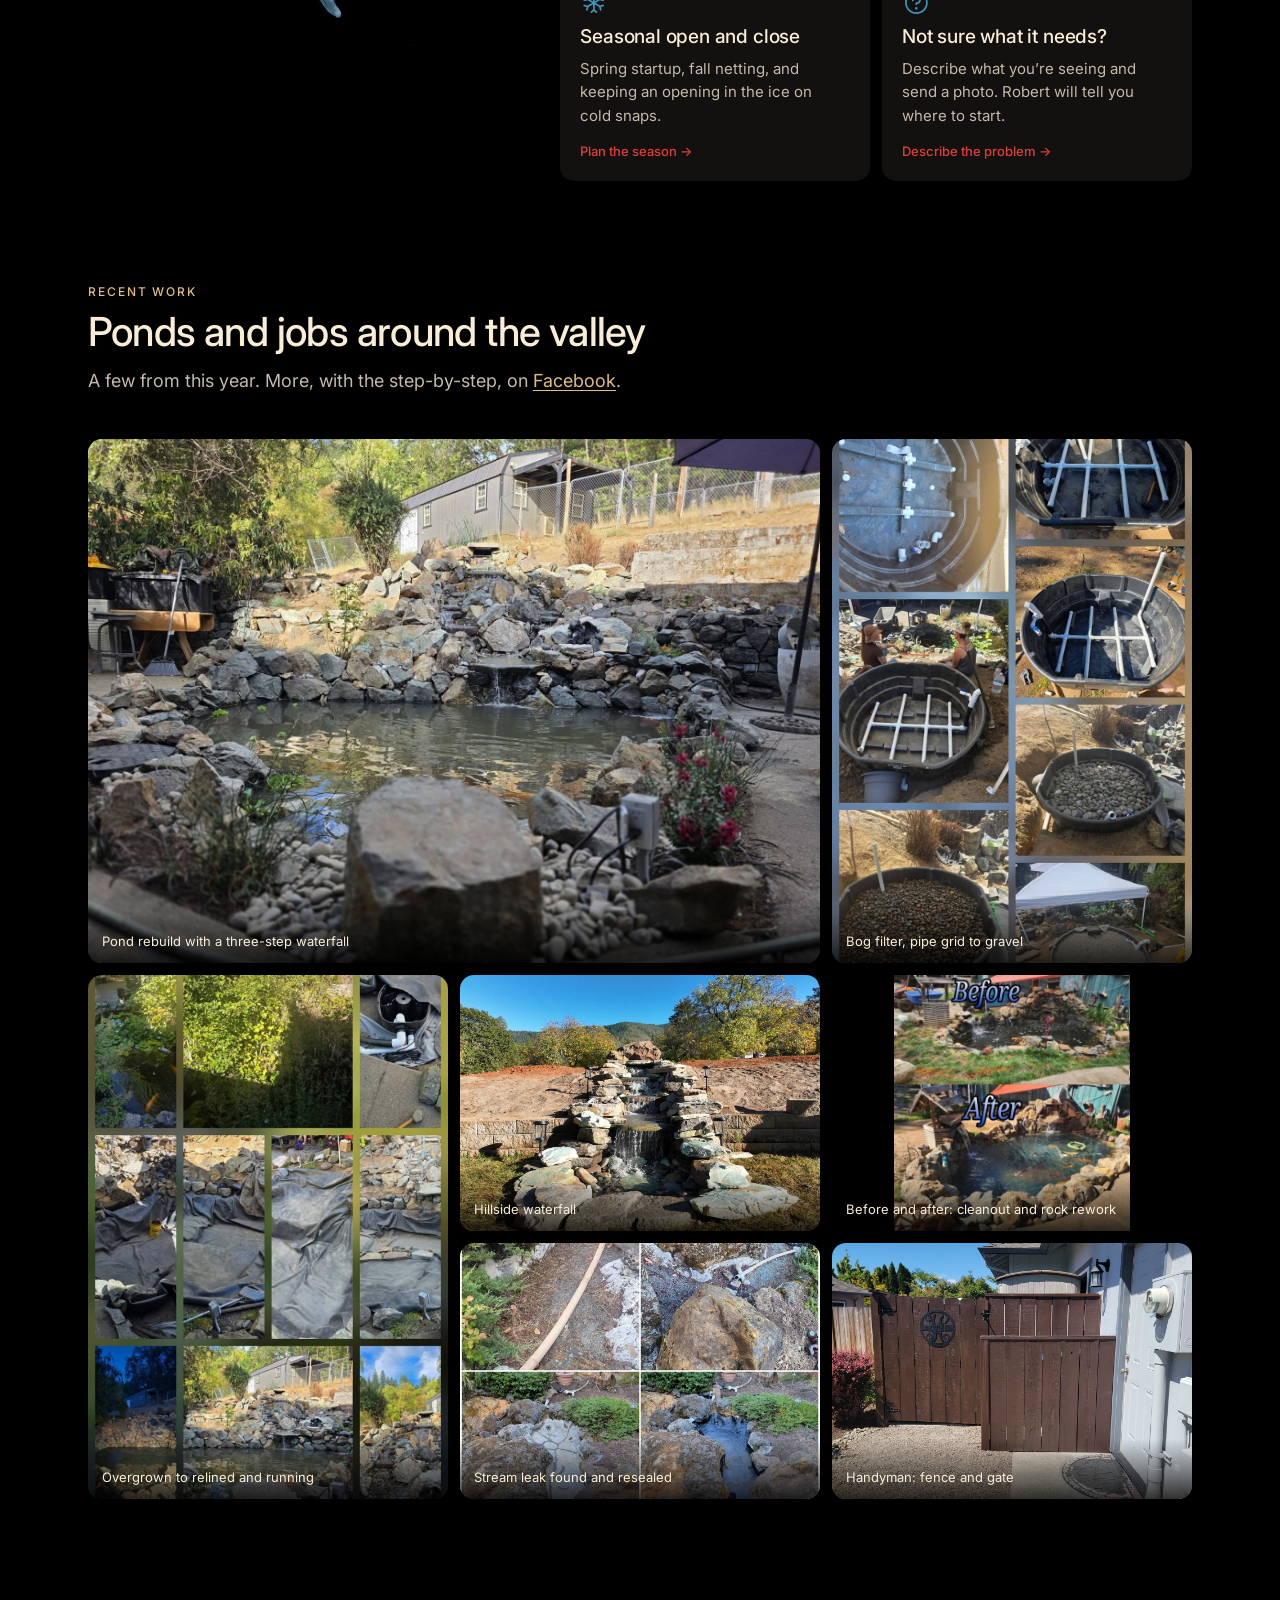
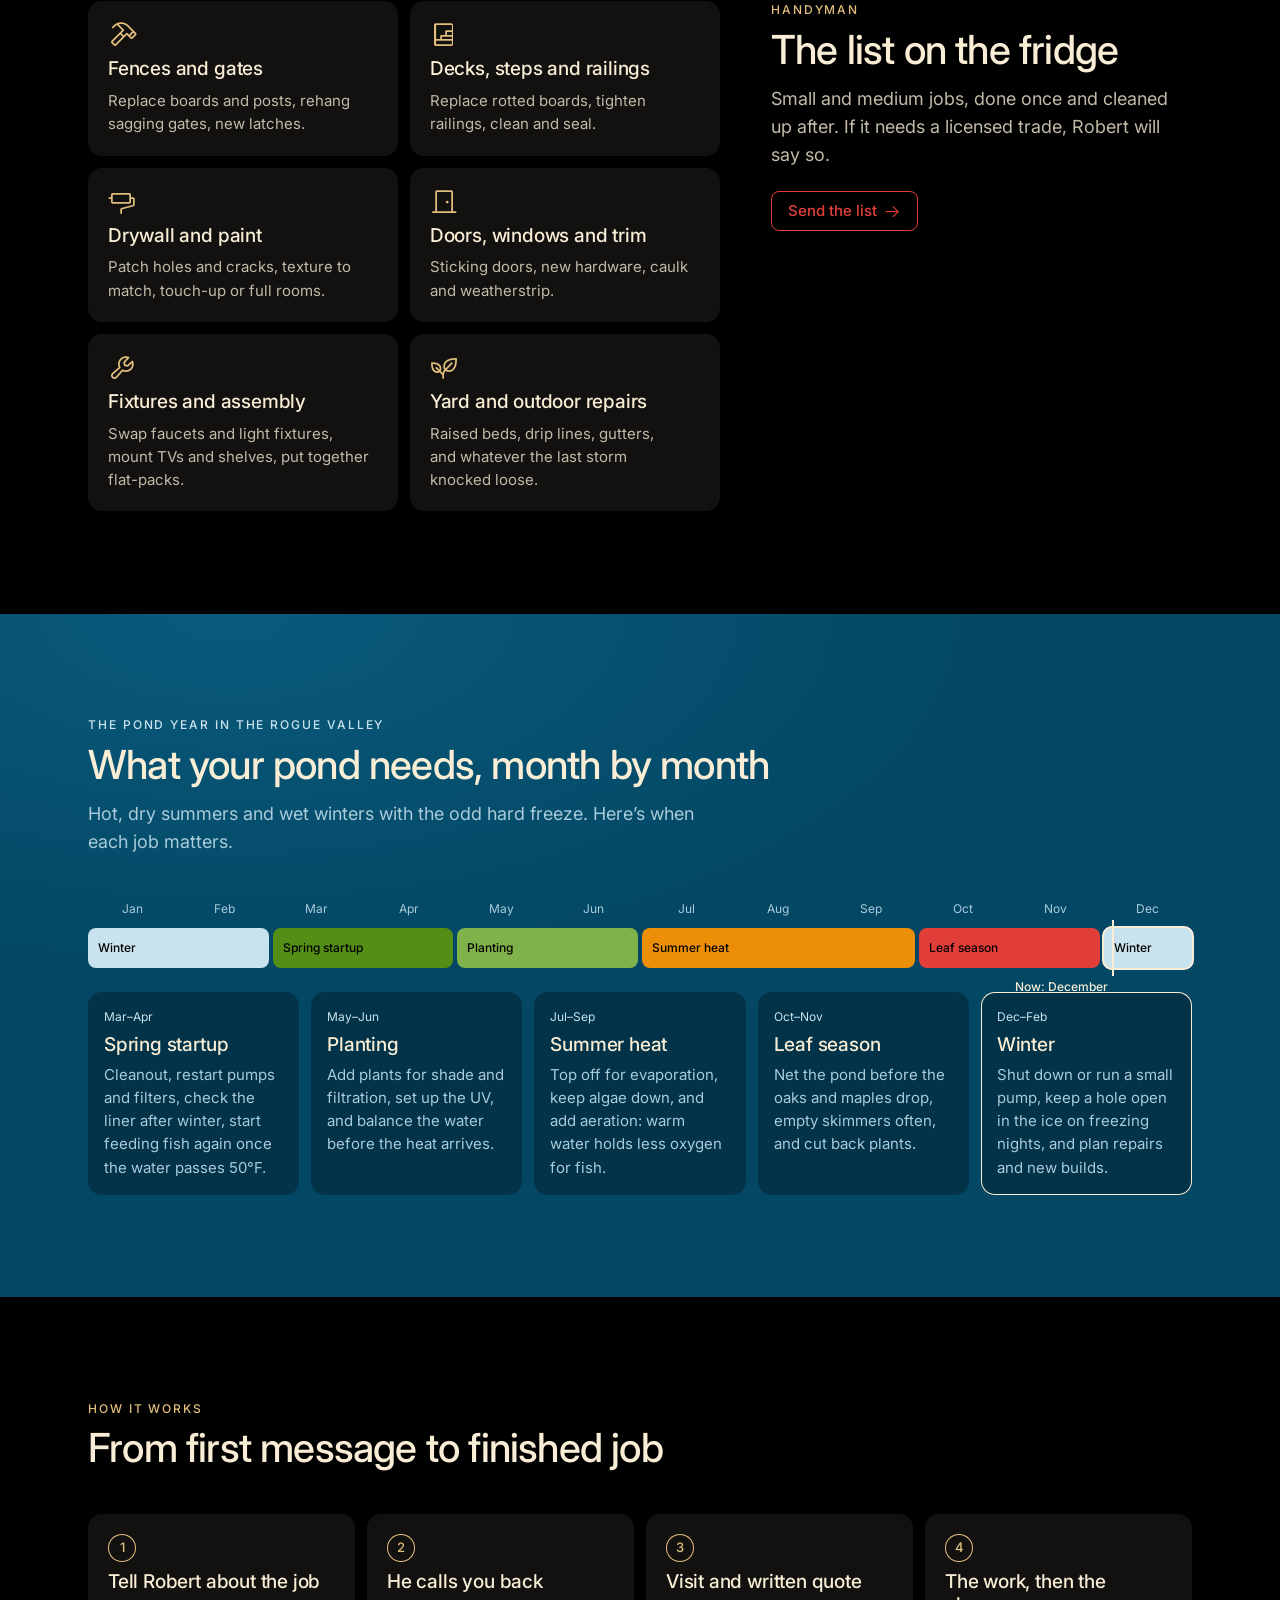
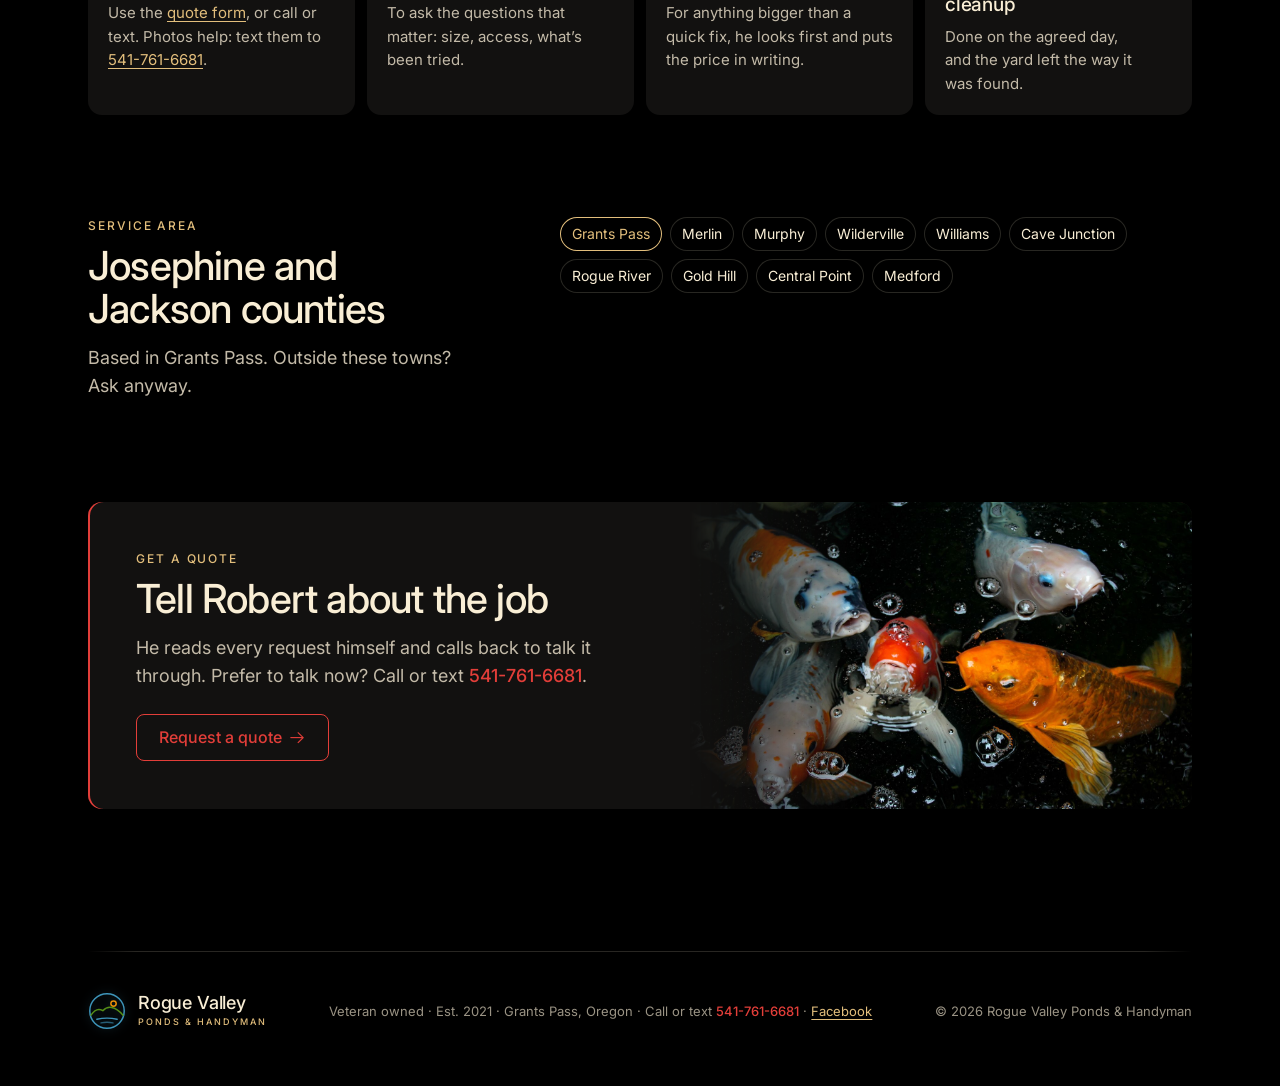
==== commit a05bd8c0: "Show the koi badge in the header instead of the line mark The header on both pages now uses the badg" ====
--- a/share/rogue-valley-ponds.html
+++ b/share/rogue-valley-ponds.html
@@ -454,7 +454,7 @@
   --gutter: clamp(16px, 4vw, 48px);
 }
 
-html { scroll-behavior: smooth; scroll-padding-top: 80px; }
+html { scroll-behavior: smooth; scroll-padding-top: 88px; }
 @media (prefers-reduced-motion: reduce) { html { scroll-behavior: auto; } }
 body { background: #000; color: var(--rv-cream); font-size: 16px; -webkit-font-smoothing: antialiased; }
 a { color: var(--rv-brass); }
@@ -506,10 +506,11 @@
 }
 .site-header::after { content: ""; position: absolute; left: 0; right: 0; bottom: 0; height: 1px;
   background: linear-gradient(90deg, transparent, var(--color-divider) 48px, var(--color-divider) calc(100% - 48px), transparent); }
-.site-header .nav { max-width: var(--wrap); margin: 0 auto; padding: 12px var(--gutter); gap: 18px; }
+.site-header .nav { max-width: var(--wrap); margin: 0 auto; padding: 8px var(--gutter); gap: 18px; }
 .brand { display: flex; align-items: center; gap: 12px; text-decoration: none; color: var(--rv-cream); margin-right: auto; }
 .brand:hover { color: var(--rv-cream); }
 .brand .mark { width: 38px; height: 38px; flex: none; }
+.brand-badge { display: block; width: auto; height: 56px; flex: none; }
 .brand-name { display: flex; flex-direction: column; gap: 3px; }
 .brand-name b { font-weight: 500; font-size: 18px; letter-spacing: -.01em; line-height: 1; white-space: nowrap; }
 .brand-name small { font-weight: 500; font-size: 9px; letter-spacing: .22em; text-transform: uppercase; color: var(--rv-brass); white-space: nowrap; }
@@ -520,6 +521,7 @@
 .nav .btn-primary { color: var(--rv-red); }
 .nav-toggle { display: none; }
 @media (max-width: 960px) { .nav-links, .nav .phone-link { display: none; } }
+@media (max-width: 600px) { .brand-badge { height: 46px; } }
 @media (max-width: 420px) { .brand-name small { display: none; } .nav .btn { padding: 8px 12px; font-size: 14px; } }
 
 /* ── line mark (small-size logo) ──────────────────────── */
@@ -731,7 +733,7 @@
 <header class="site-header">
   <nav class="nav" aria-label="Main">
     <a class="brand" href="index.html" aria-label="Rogue Valley Ponds &amp; Handyman, home">
-      <svg class="mark" viewBox="0 0 64 64" aria-hidden="true"><circle class="w" cx="32" cy="32" r="29"/><circle class="s" cx="43" cy="19.5" r="4.5"/><path class="h" d="M5 39 C11 30 18 27 25 31.5 C33 23 45 23 59 39"/><path class="w" d="M15 46 Q32 42 49 46"/><path class="w" d="M22 52 Q32 49.5 42 52" opacity=".6"/></svg>
+      <img class="brand-badge" src="[data-uri]" width="65" height="64" alt="">
       <span class="brand-name"><b>Rogue Valley</b><small>Ponds &amp; Handyman</small></span>
     </a>
     <div class="nav-links">
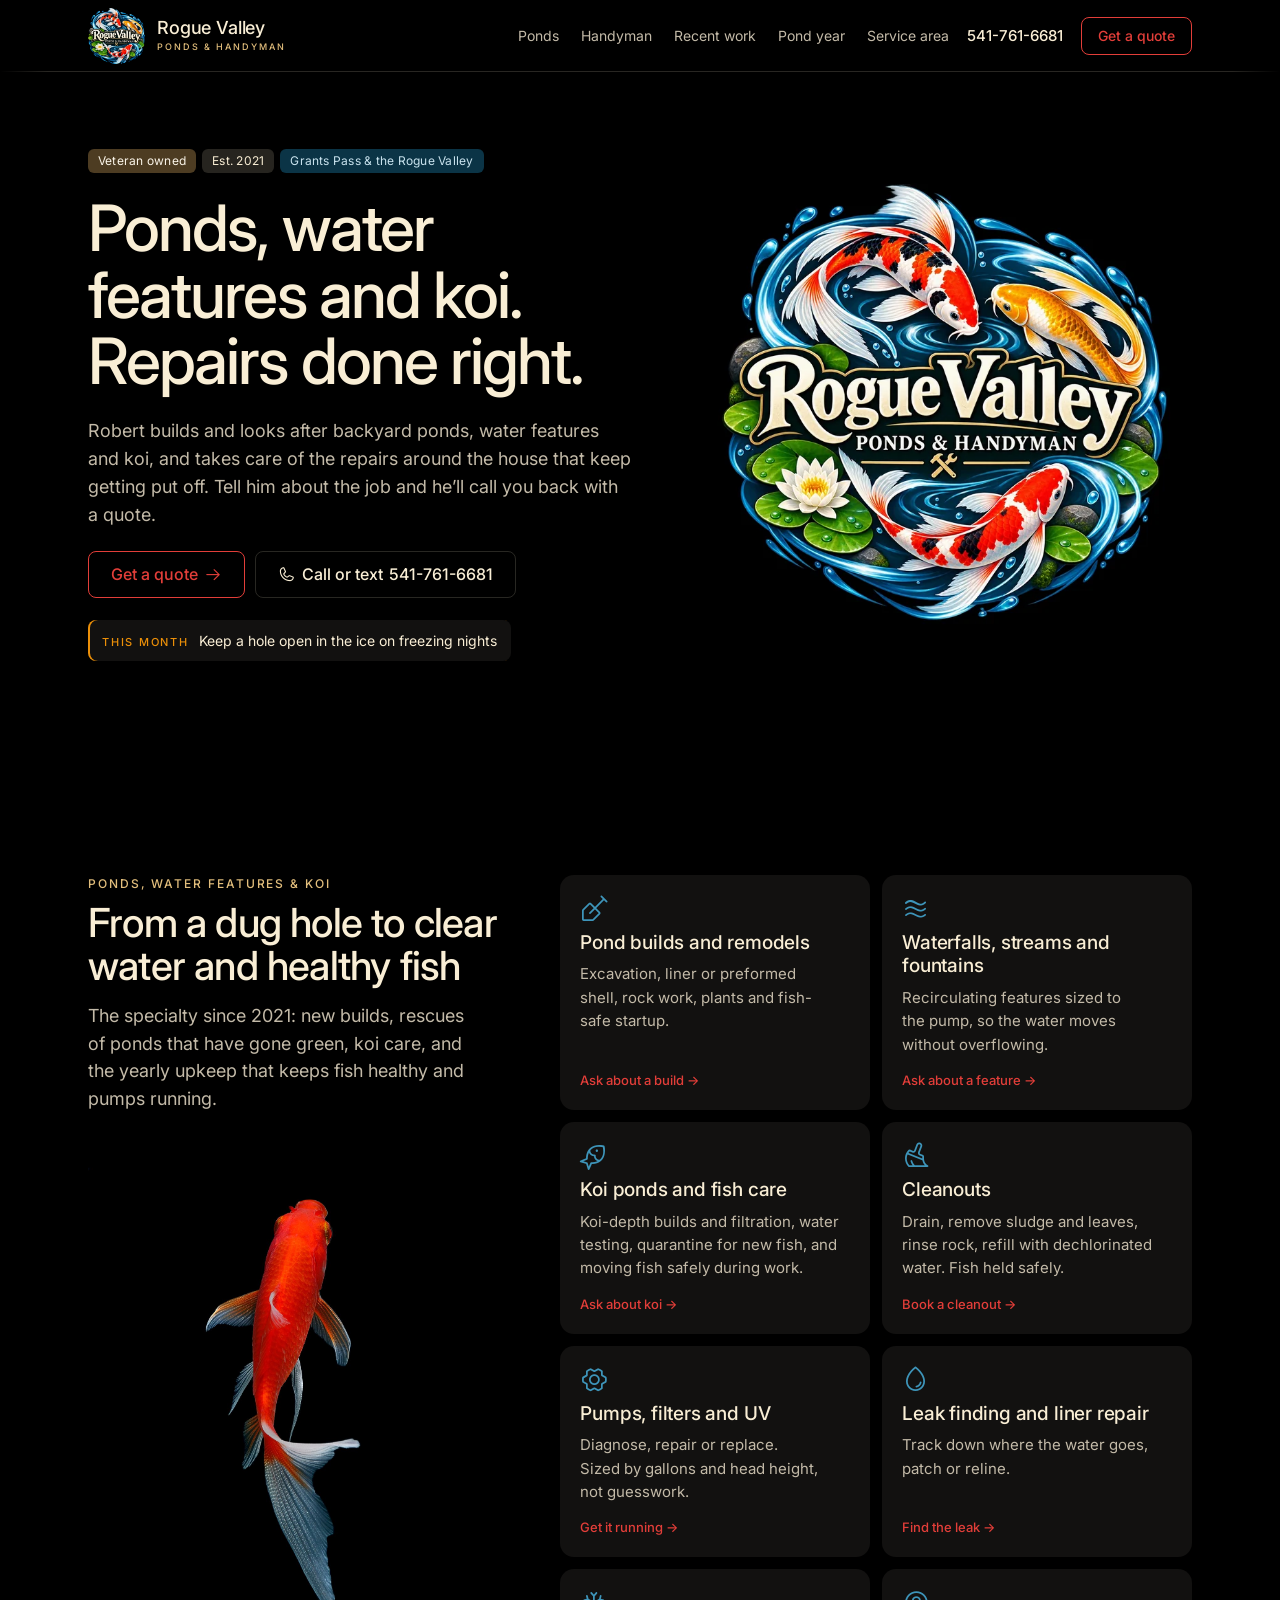
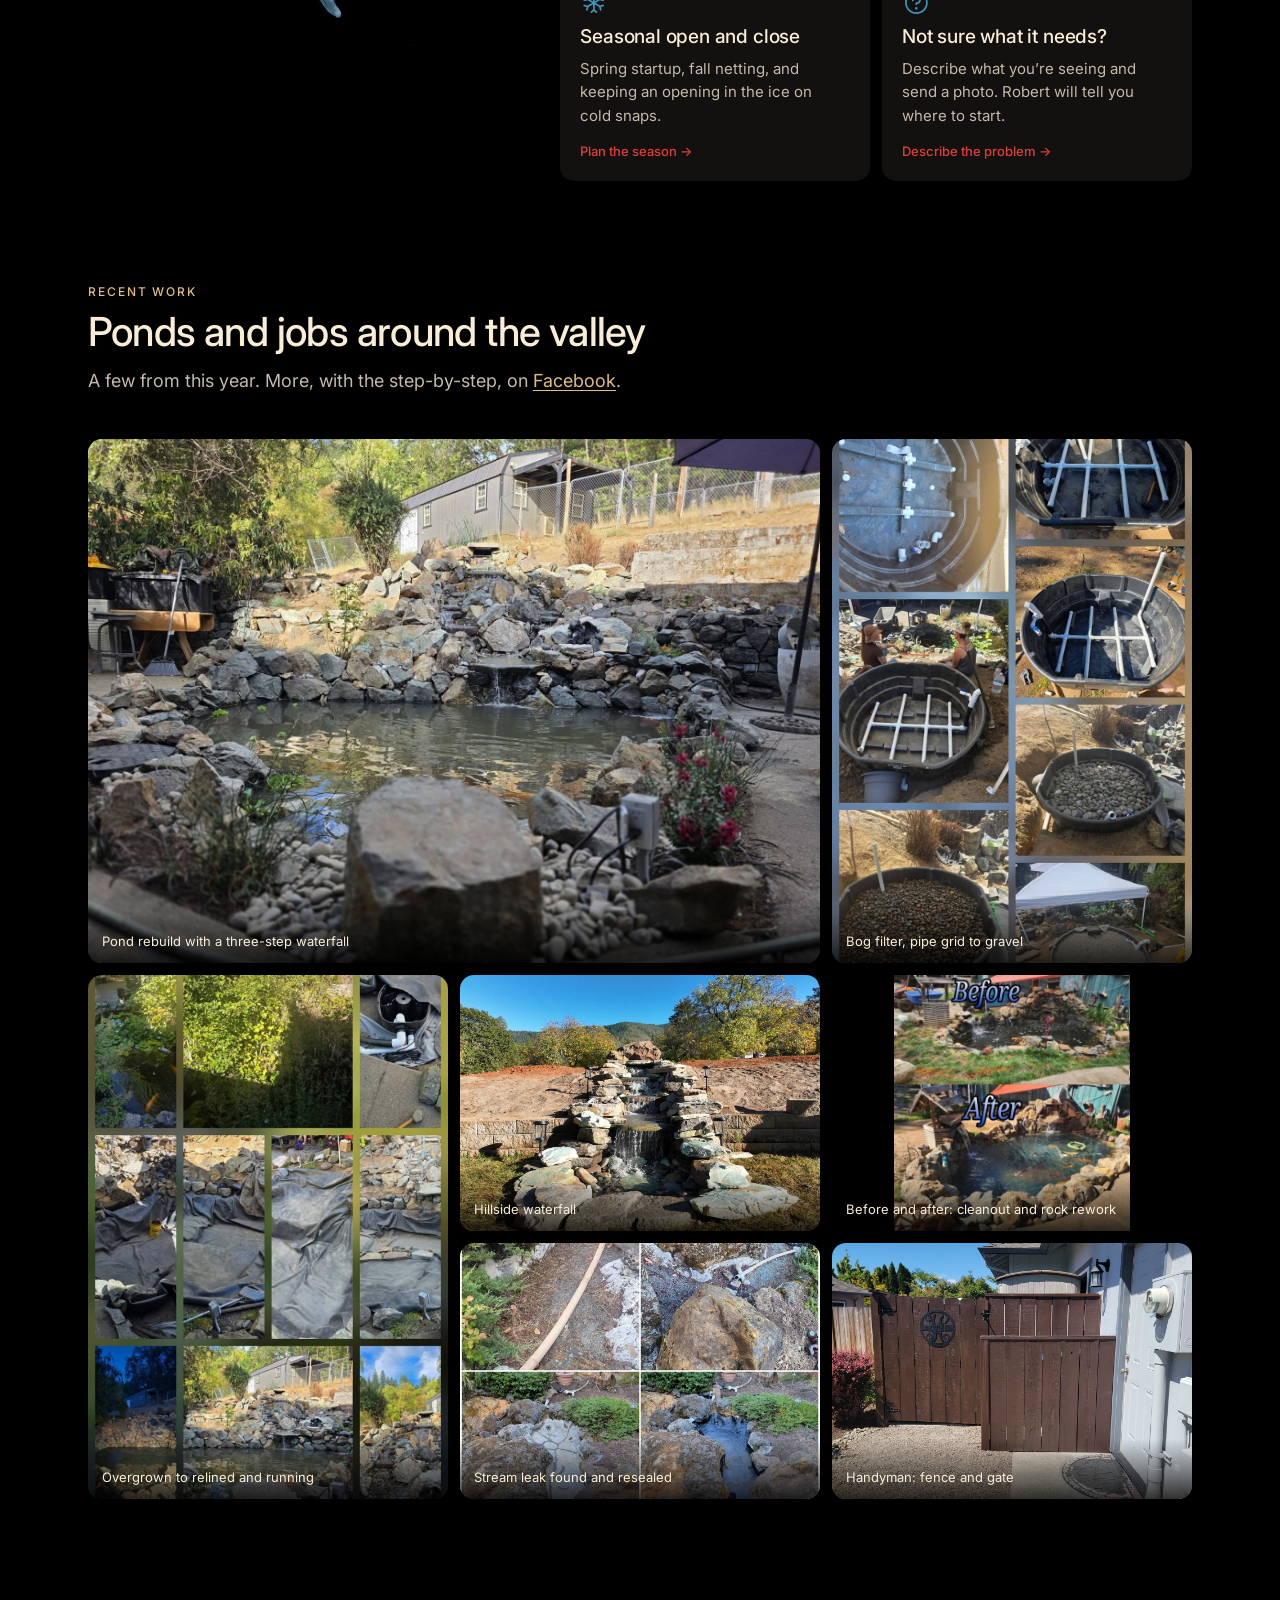
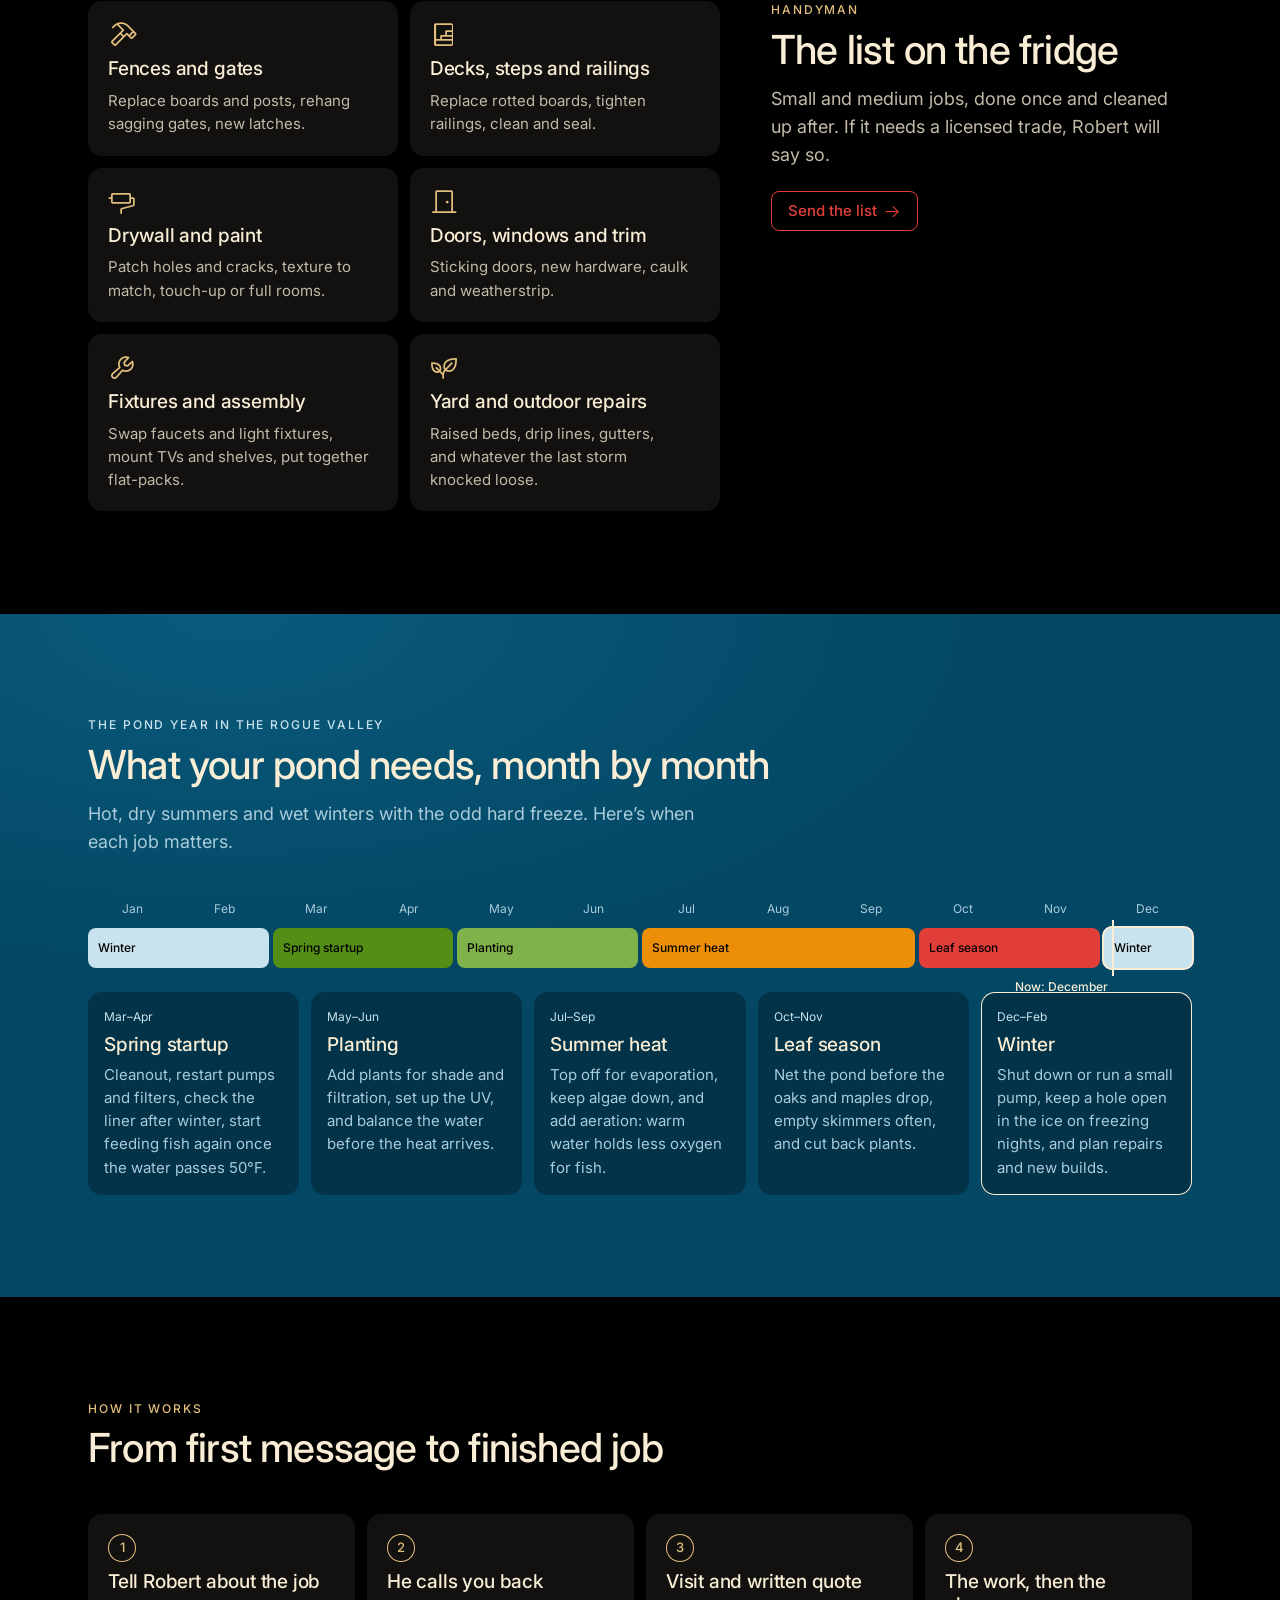
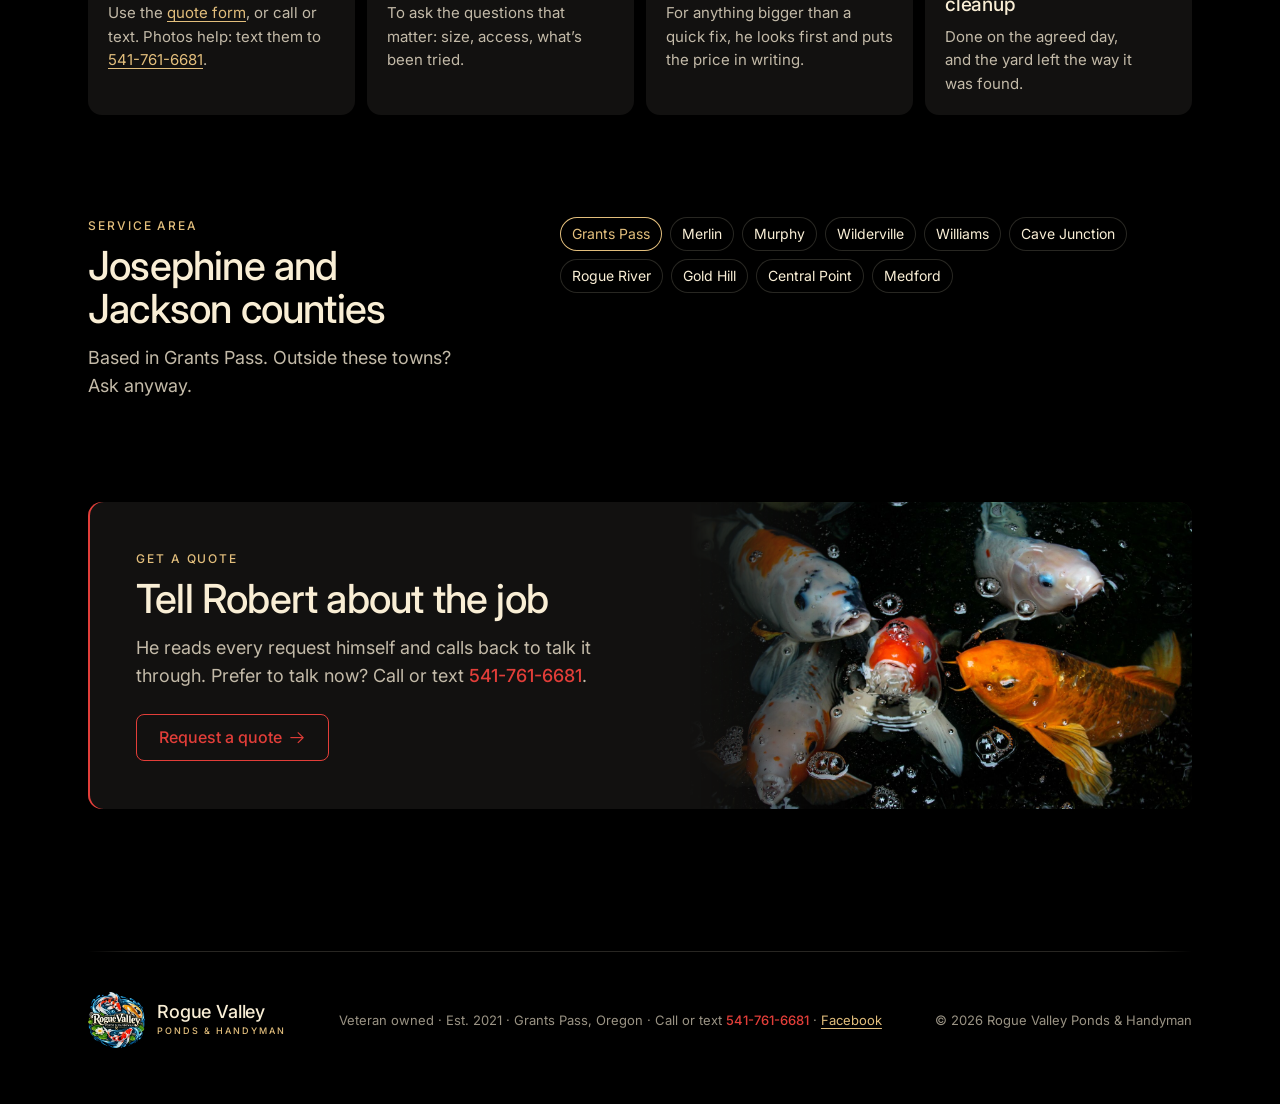
==== commit afc09e71: "Use the koi badge for the footer, tab icon, home-screen icon and link preview Footer brand now match" ====
--- a/share/rogue-valley-ponds.html
+++ b/share/rogue-valley-ponds.html
@@ -7,8 +7,10 @@
 <meta name="description" content="Ponds, water features and koi, plus the home repairs that keep getting put off. Veteran owned, serving Grants Pass and the Rogue Valley since 2021. Call or text 541-761-6681.">
 <meta property="og:title" content="Rogue Valley Ponds &amp; Handyman">
 <meta property="og:description" content="Ponds, water features and koi. Repairs done right. Grants Pass and the Rogue Valley.">
-<meta property="og:image" content="assets/img/rvph-logo-640.png">
-<link rel="icon" href="[data-uri]">
+<meta property="og:image" content="assets/img/og-image.jpg">
+<meta property="og:image:width" content="1200">
+<meta property="og:image:height" content="630">
+<link rel="icon" href="[data-uri]">
 
 <style>
 /* Nocturne — design-system tokens and component classes. This file is the source of truth for the system's look; retune it here and see readme.md. */
@@ -509,7 +511,6 @@
 .site-header .nav { max-width: var(--wrap); margin: 0 auto; padding: 8px var(--gutter); gap: 18px; }
 .brand { display: flex; align-items: center; gap: 12px; text-decoration: none; color: var(--rv-cream); margin-right: auto; }
 .brand:hover { color: var(--rv-cream); }
-.brand .mark { width: 38px; height: 38px; flex: none; }
 .brand-badge { display: block; width: auto; height: 56px; flex: none; }
 .brand-name { display: flex; flex-direction: column; gap: 3px; }
 .brand-name b { font-weight: 500; font-size: 18px; letter-spacing: -.01em; line-height: 1; white-space: nowrap; }
@@ -523,12 +524,6 @@
 @media (max-width: 960px) { .nav-links, .nav .phone-link { display: none; } }
 @media (max-width: 600px) { .brand-badge { height: 46px; } }
 @media (max-width: 420px) { .brand-name small { display: none; } .nav .btn { padding: 8px 12px; font-size: 14px; } }
-
-/* ── line mark (small-size logo) ──────────────────────── */
-.mark { display: block; overflow: visible; filter: drop-shadow(0 0 5px rgba(62, 149, 186, .35)); }
-.mark .w { fill: none; stroke: var(--rv-ripple); stroke-width: 2.5; stroke-linecap: round; stroke-linejoin: round; }
-.mark .s { fill: none; stroke: var(--rv-gold); stroke-width: 2.5; }
-.mark .h { fill: none; stroke: var(--rv-lily); stroke-width: 2.5; stroke-linecap: round; stroke-linejoin: round; }
 
 /* ── sections ─────────────────────────────────────────── */
 .section { padding-block: clamp(56px, 8vw, 104px); }
@@ -944,8 +939,8 @@
 <footer class="site-footer">
   <div class="wrap" style="display:block"><div class="rule"></div></div>
   <div class="wrap">
-    <a class="brand" href="index.html" style="margin-right:0">
-      <svg class="mark" viewBox="0 0 64 64" aria-hidden="true"><circle class="w" cx="32" cy="32" r="29"/><circle class="s" cx="43" cy="19.5" r="4.5"/><path class="h" d="M5 39 C11 30 18 27 25 31.5 C33 23 45 23 59 39"/><path class="w" d="M15 46 Q32 42 49 46"/><path class="w" d="M22 52 Q32 49.5 42 52" opacity=".6"/></svg>
+    <a class="brand" href="index.html" style="margin-right:0" aria-label="Rogue Valley Ponds &amp; Handyman, home">
+      <img class="brand-badge" src="[data-uri]" width="65" height="64" alt="" loading="lazy">
       <span class="brand-name"><b>Rogue Valley</b><small>Ponds &amp; Handyman</small></span>
     </a>
     <p class="small" style="margin:0"><span>Veteran owned</span><span>Est. 2021</span><span>Grants Pass, Oregon</span><span>Call or text <a class="phone-link js-phone-link" href="tel:5417616681"><span class="js-phone">541-761-6681</span></a></span><span><a href="https://www.facebook.com/profile.php?id=61560373865806" rel="noopener">Facebook</a></span></p>
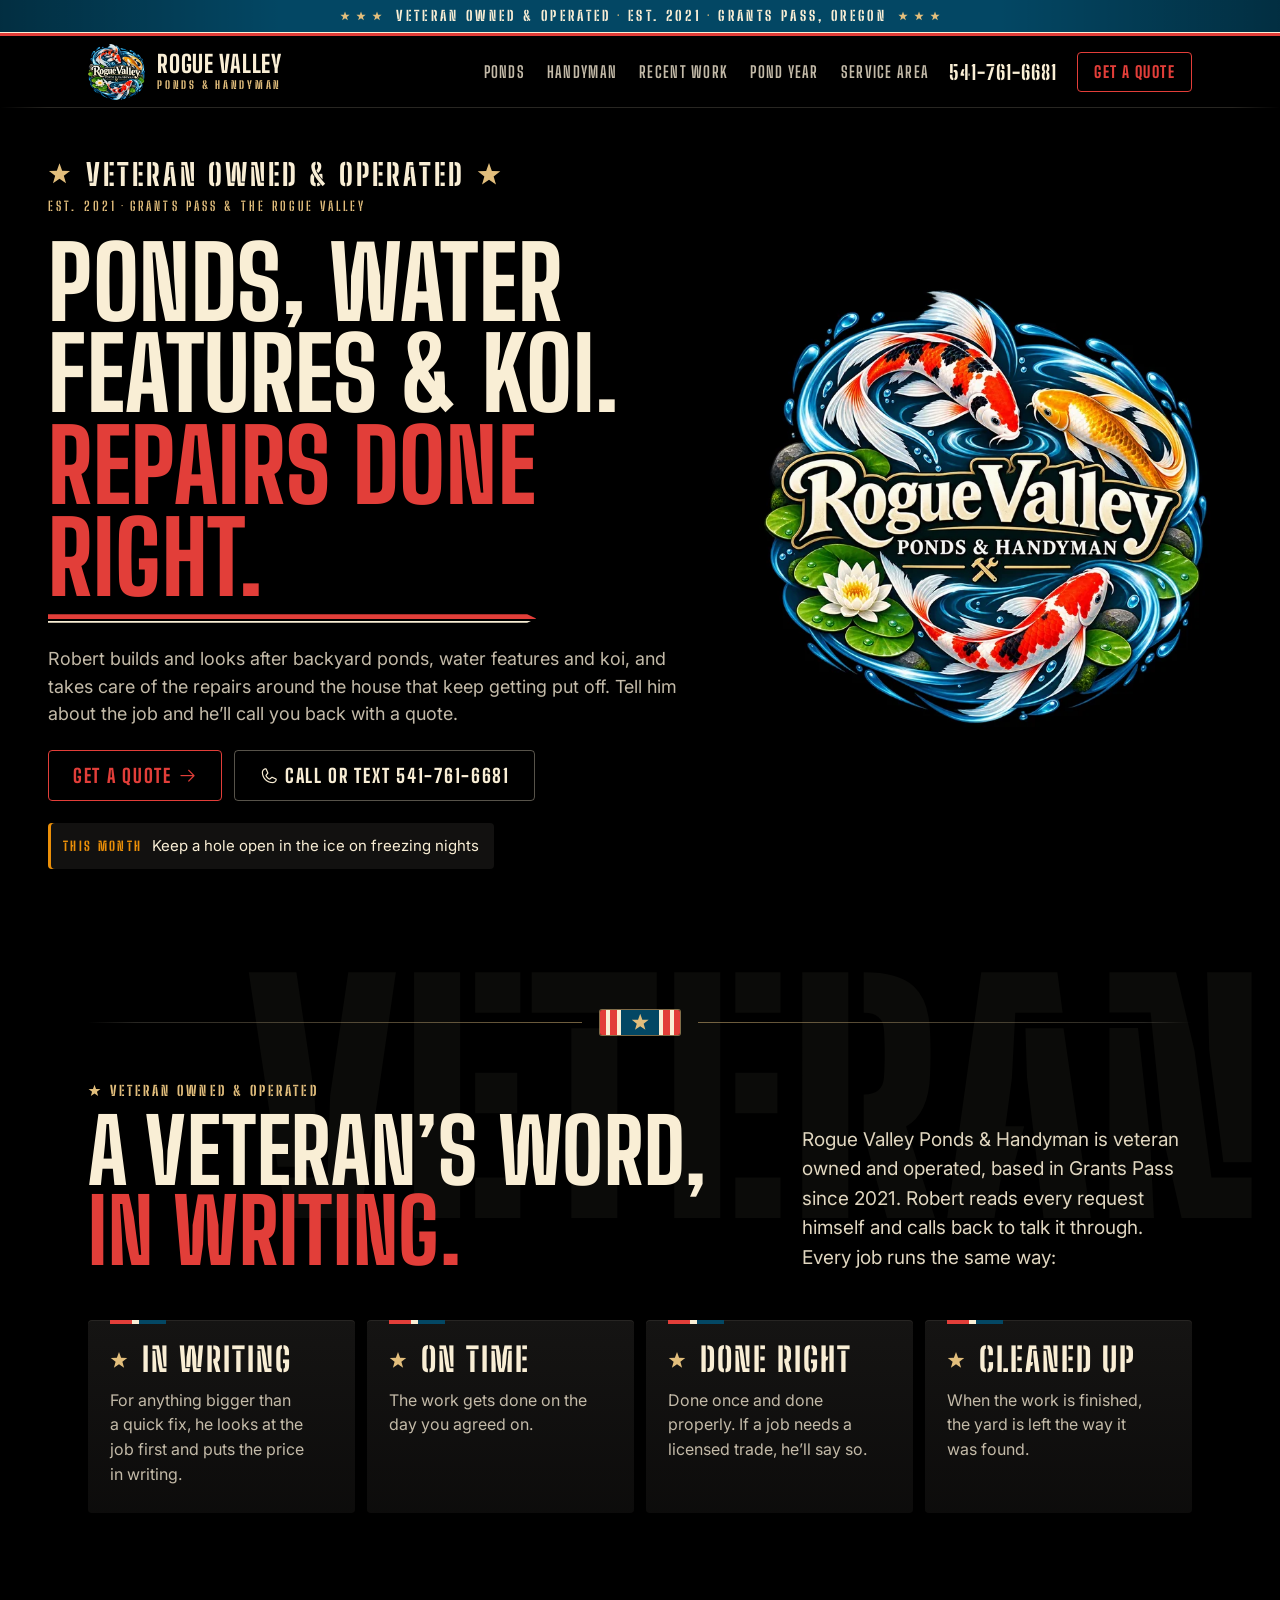
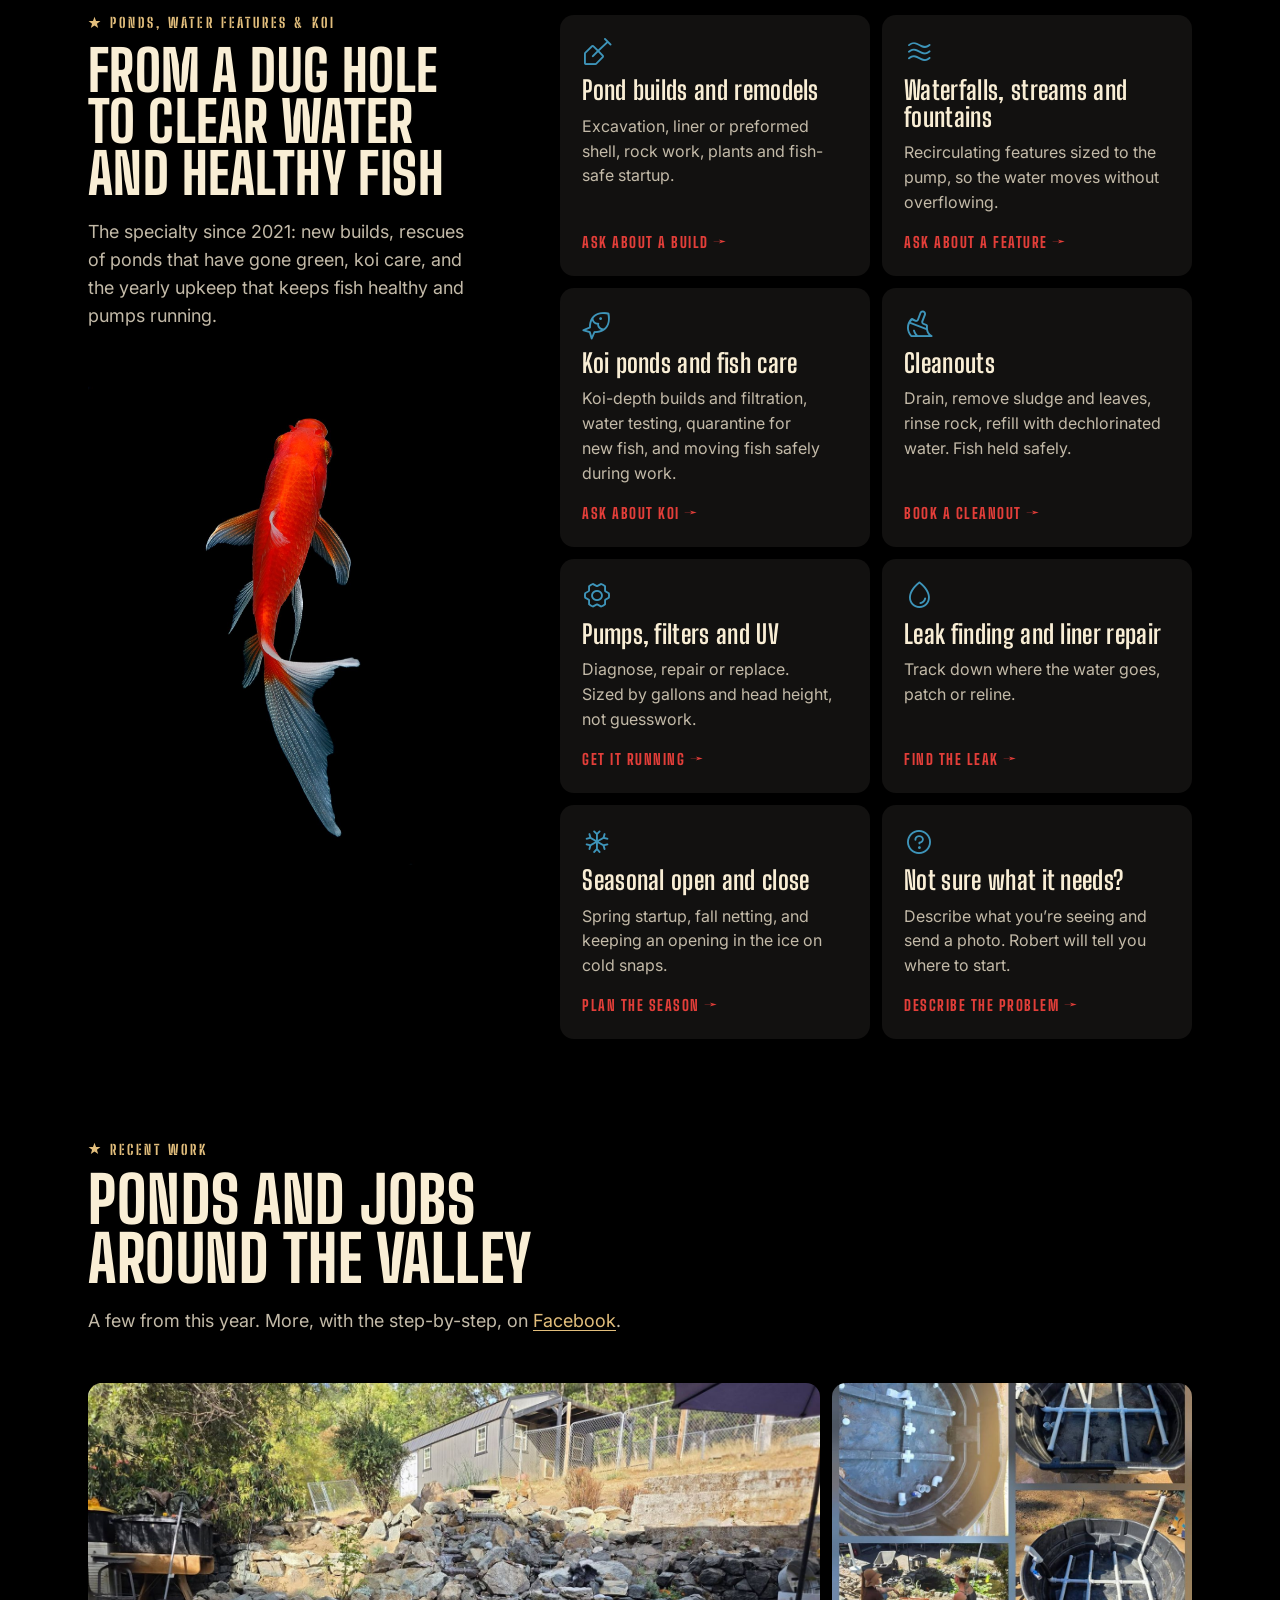
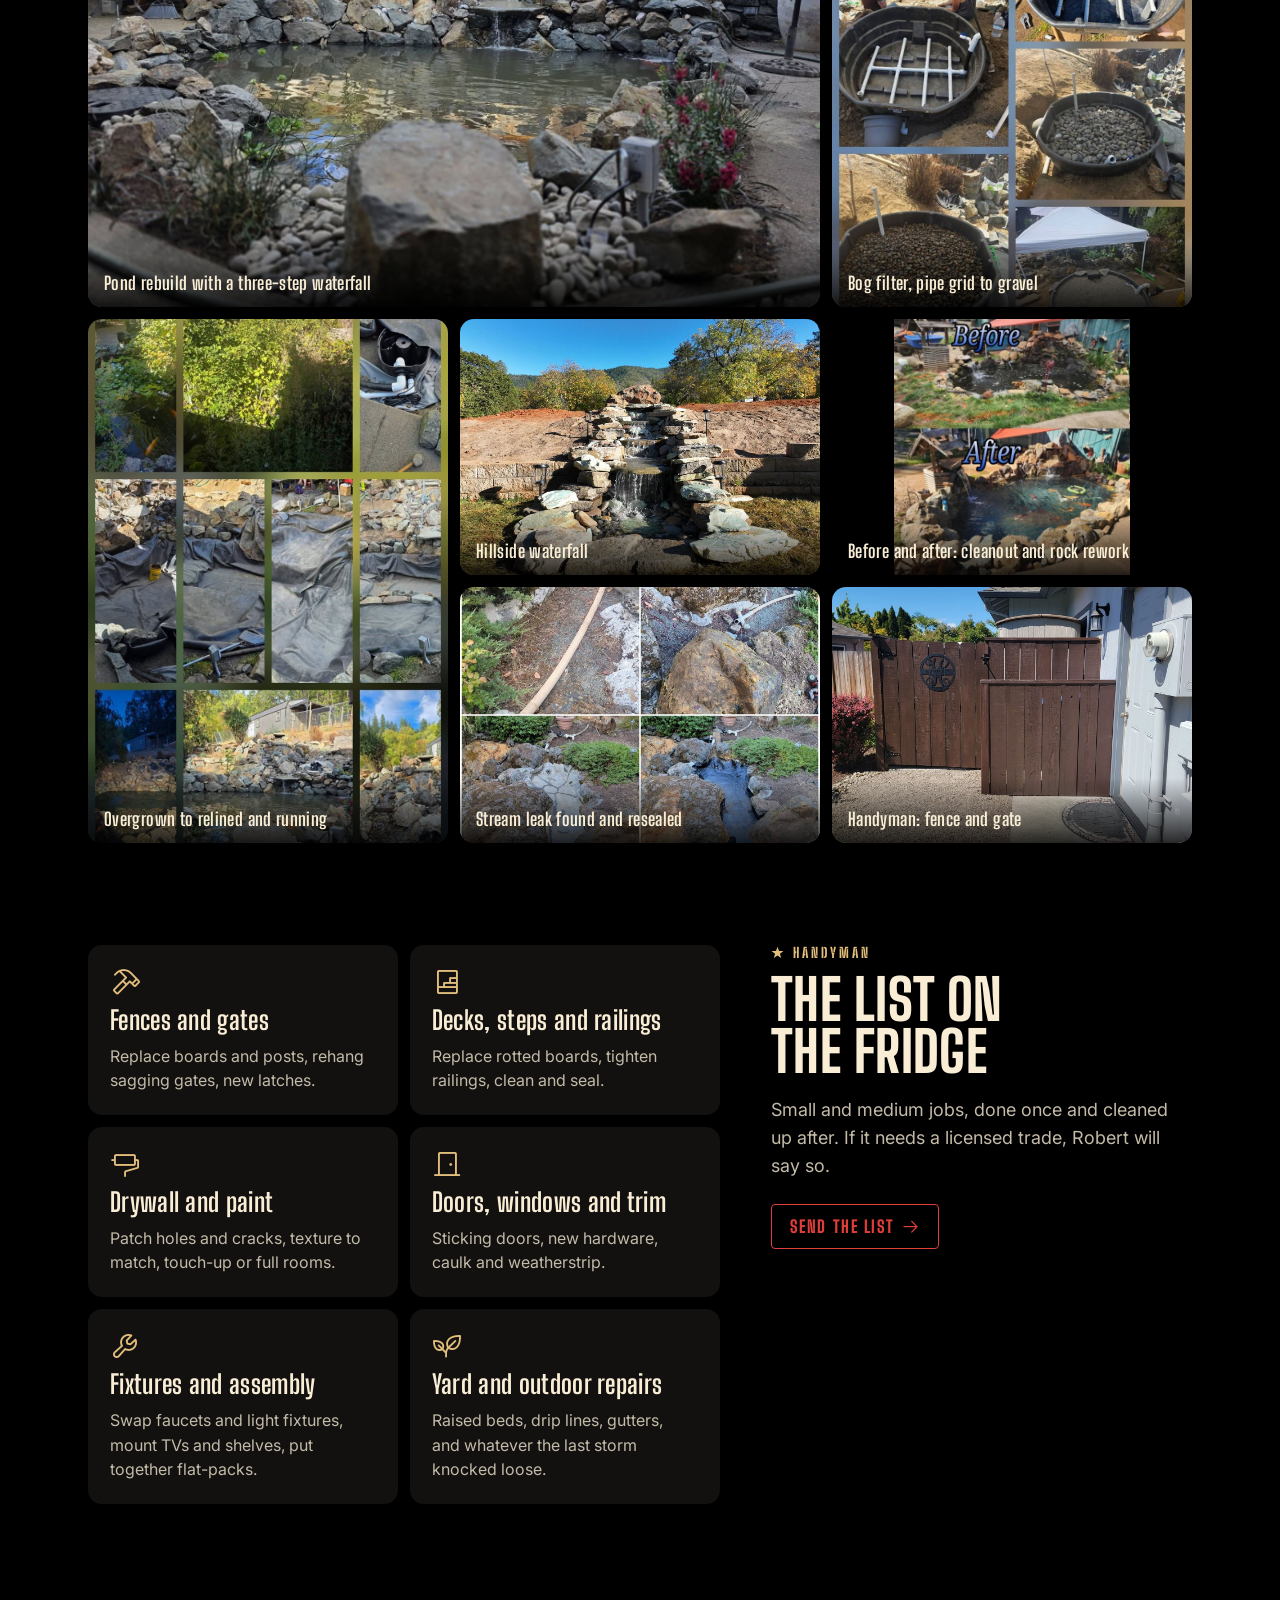
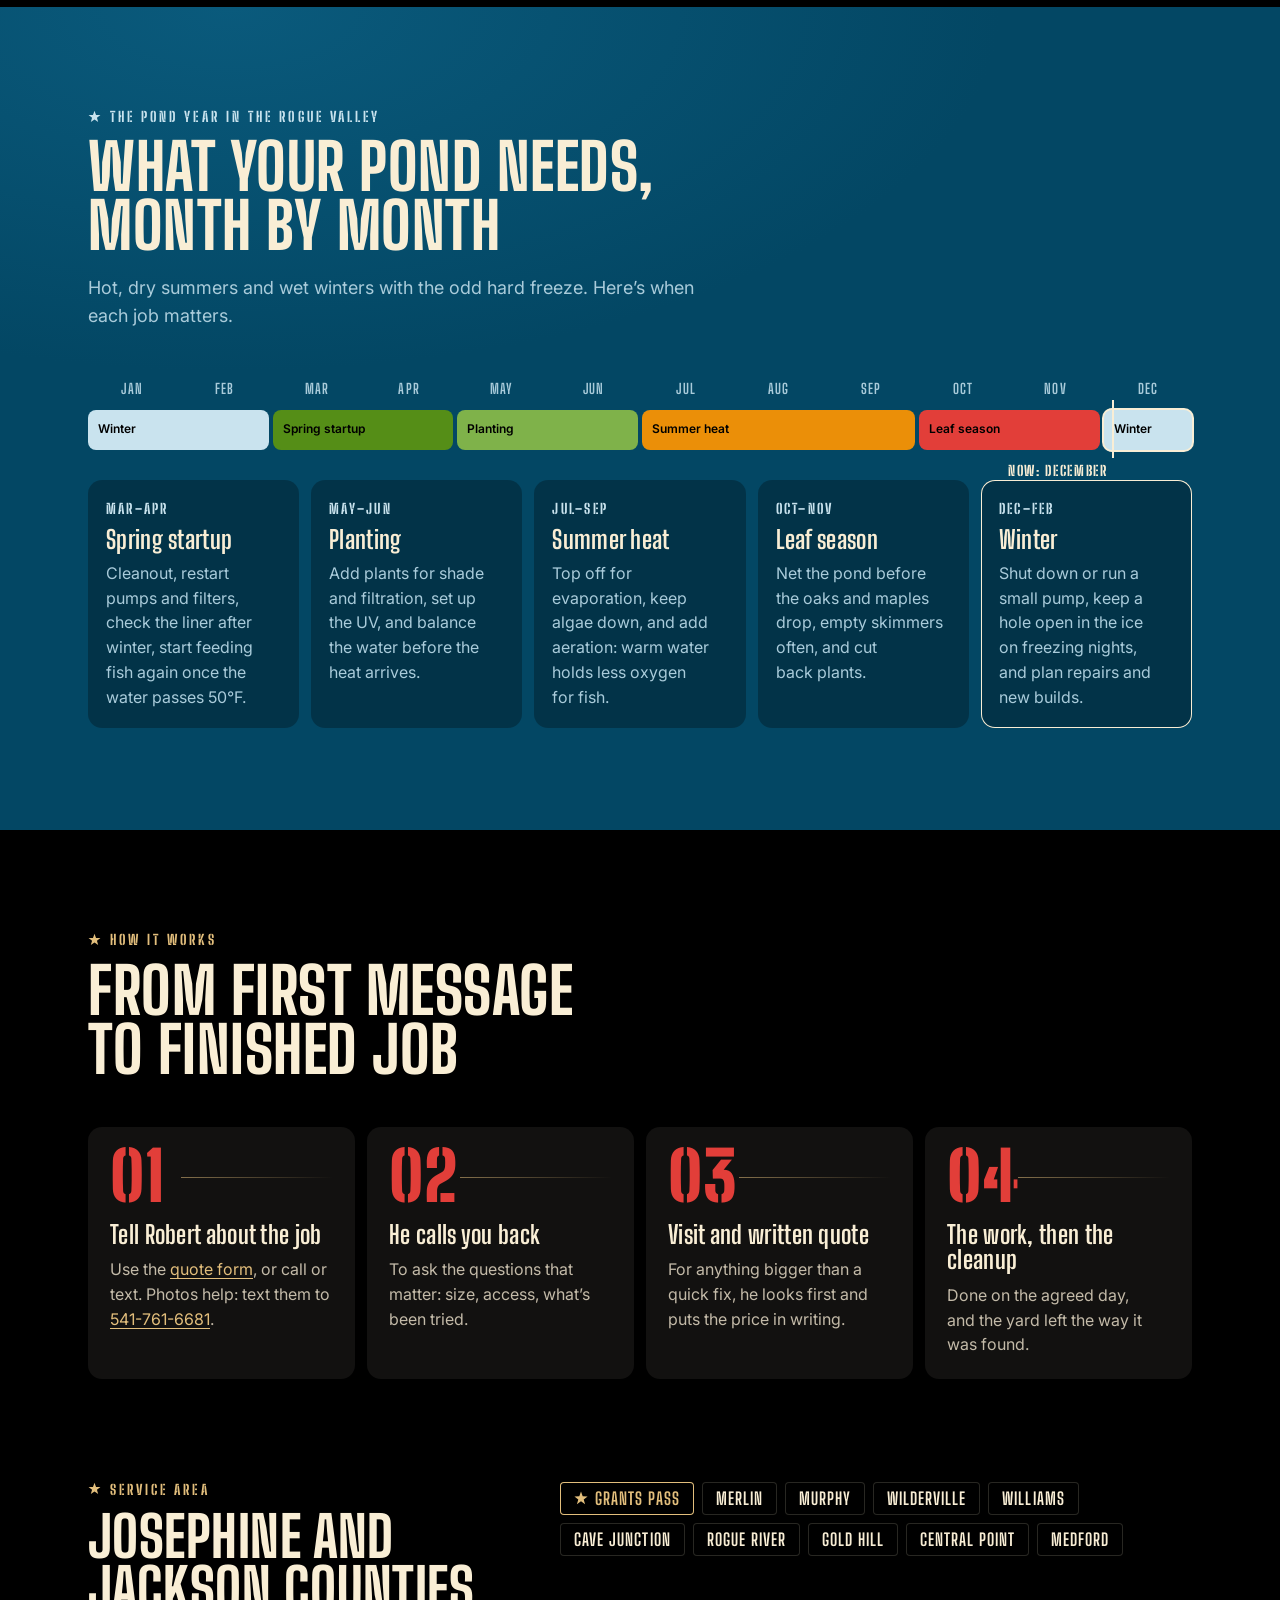
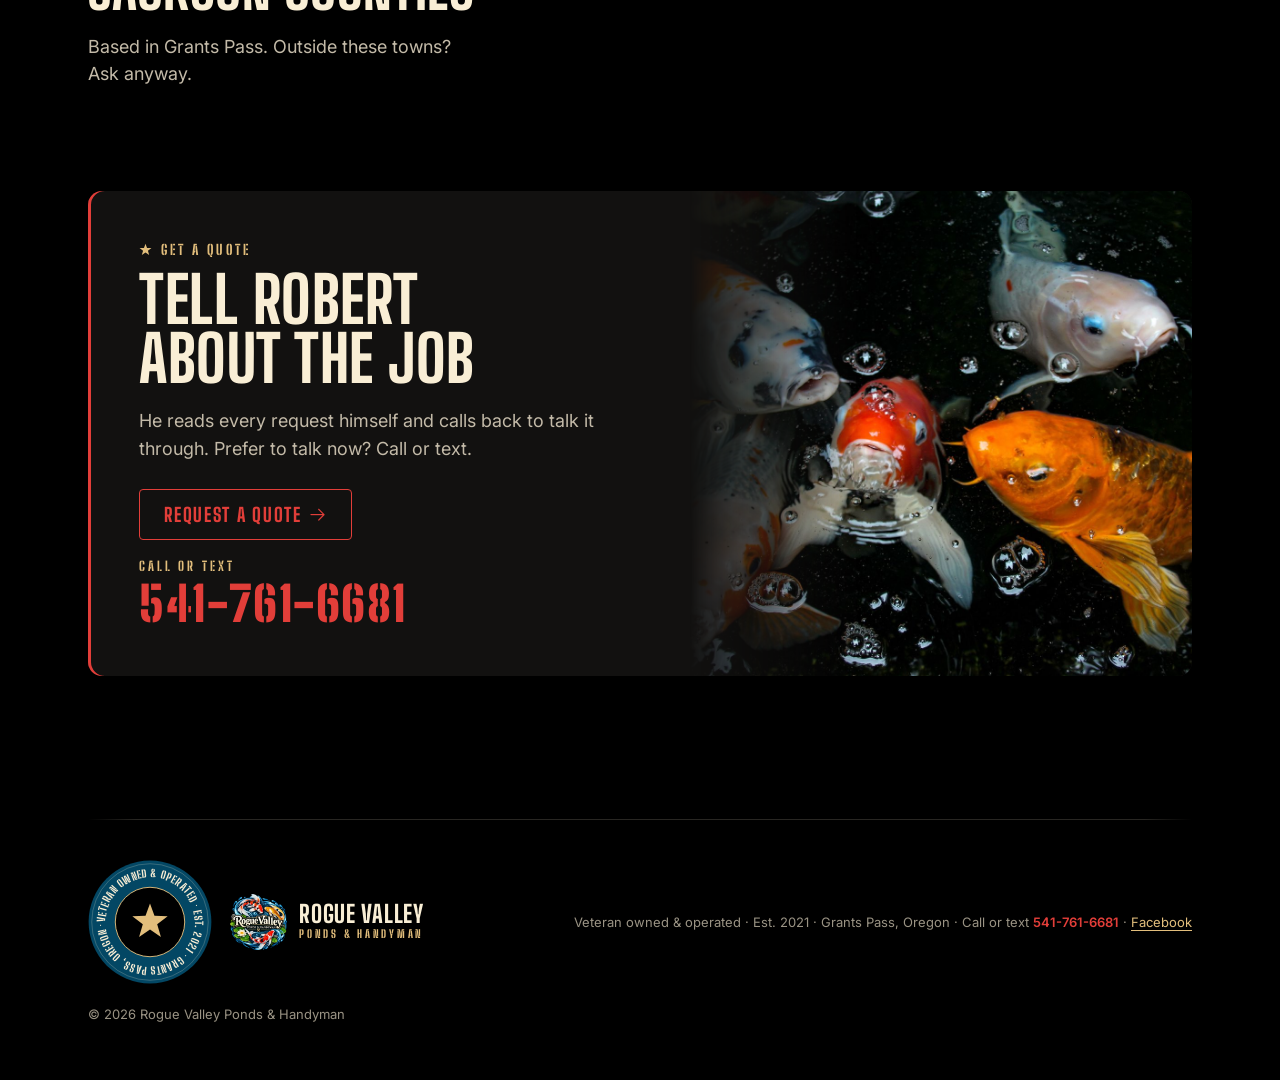
==== commit 6463955d: "WIP: veteran theme typography and splash intro (integration in progress) Checkpoint while the splash" ====
--- a/share/rogue-valley-ponds.html
+++ b/share/rogue-valley-ponds.html
@@ -11,7 +11,7 @@
 <meta property="og:image:width" content="1200">
 <meta property="og:image:height" content="630">
 <link rel="icon" href="[data-uri]">
-
+<link rel="stylesheet" href="https://fonts.googleapis.com/css2?family=Big+Shoulders+Display:wght@600..900&amp;family=Big+Shoulders+Stencil+Display:wght@700..900&amp;display=swap">
 <style>
 /* Nocturne — design-system tokens and component classes. This file is the source of truth for the system's look; retune it here and see readme.md. */
 @import url('https://fonts.googleapis.com/css2?family=Inter:wght@400;500;600;700&display=swap');
@@ -406,7 +406,11 @@
 <style>
 /* Rogue Valley Ponds & Handyman — site styles.
    Built on the Nocturne system (nocturne.css) with the v3 identity overrides:
-   every color sampled from the koi badge, set on black. */
+   every color sampled from the koi badge, set on black.
+   Type: Big Shoulders Display (headlines), Big Shoulders Stencil Display (veteran
+   labels, eyebrows, numbers, phone), Inter (running text).
+   Veteran theme: red / cream / Pond Blue (the logo's own colors), brass stars,
+   stencil lettering and a service-ribbon motif. */
 
 :root {
   /* v3 palette */
@@ -419,6 +423,20 @@
   --rv-ripple: #3e95ba;
   --rv-lily: #558e17;
   --rv-mist: #c9e3ee;
+
+  /* type */
+  --font-display: "Big Shoulders Display", "Arial Narrow", "Roboto Condensed", sans-serif;
+  --font-stencil: "Big Shoulders Stencil Display", "Big Shoulders Display", "Arial Narrow", "Roboto Condensed", sans-serif;
+  --font-body: "Inter", system-ui, sans-serif;
+  --font-heading: var(--font-display);
+  --font-heading-weight: 800;
+
+  /* motion */
+  --ease-out: cubic-bezier(.16, 1, .3, 1);
+  --ease-io: cubic-bezier(.7, 0, .2, 1);
+
+  /* the brass star, used as a CSS mask so it takes currentColor */
+  --star: url("data:image/svg+xml,%3Csvg xmlns='http://www.w3.org/2000/svg' viewBox='0 0 24 24'%3E%3Cpath d='M12 1.3 14.8 9.1 23 9.3 16.5 14.4 18.8 22.3 12 17.6 5.2 22.3 7.5 14.4 1 9.3 9.2 9.1Z'/%3E%3C/svg%3E");
 
   /* Nocturne tokens retuned to the identity */
   --color-bg: #000;
@@ -458,31 +476,55 @@
 
 html { scroll-behavior: smooth; scroll-padding-top: 88px; }
 @media (prefers-reduced-motion: reduce) { html { scroll-behavior: auto; } }
-body { background: #000; color: var(--rv-cream); font-size: 16px; -webkit-font-smoothing: antialiased; }
+body { background: #000; color: var(--rv-cream); font-family: var(--font-body); font-size: 16px; -webkit-font-smoothing: antialiased; }
 a { color: var(--rv-brass); }
 a:hover { color: var(--color-accent-2-200); }
 [hidden] { display: none !important; }
+:focus-visible { outline: 2px solid var(--rv-cream); outline-offset: 3px; }
+
+/* Splash hand-off: while the intro is pending, a black cover keeps page content
+   from flashing before assets/js/splash.js builds its overlay. */
+html.splash-pending::before { content: ""; position: fixed; inset: 0; z-index: 2147483000; background: #000; }
 
 .wrap { width: 100%; max-width: var(--wrap); margin: 0 auto; padding-inline: var(--gutter); }
 .skip { position: absolute; left: -999px; top: 8px; z-index: 100; background: var(--color-surface); padding: 8px 12px; border-radius: var(--radius-md); }
 .skip:focus { left: 8px; }
 
+/* ── the star ─────────────────────────────────────────── */
+.star {
+  display: inline-block; flex: none; width: .9em; height: .9em; vertical-align: -.08em;
+  background: currentColor; color: var(--rv-brass);
+  -webkit-mask: var(--star) center / contain no-repeat; mask: var(--star) center / contain no-repeat;
+}
+
 /* ── type ─────────────────────────────────────────────── */
 .eyebrow {
-  display: block; font-weight: 500; font-size: 12px; letter-spacing: .16em;
-  text-transform: uppercase; color: var(--rv-brass);
+  display: flex; align-items: center; gap: .6em;
+  font-family: var(--font-stencil); font-weight: 800; font-size: 14px; line-height: 1.1;
+  letter-spacing: .22em; text-transform: uppercase; color: var(--rv-brass);
+}
+.eyebrow::before {
+  content: ""; flex: none; width: .95em; height: .95em; margin-top: -.08em; background: currentColor;
+  -webkit-mask: var(--star) center / contain no-repeat; mask: var(--star) center / contain no-repeat;
 }
 .display {
-  font-weight: 500; font-size: clamp(38px, 6vw, 64px); line-height: 1.04;
-  letter-spacing: -.03em; margin: 0; text-wrap: balance;
-}
-.h2 { font-weight: 500; font-size: clamp(28px, 3.4vw, 40px); line-height: 1.08; letter-spacing: -.02em; margin: 0; text-wrap: balance; }
-.h3 { font-weight: 500; font-size: 19px; line-height: 1.25; letter-spacing: -.01em; margin: 0; }
+  font-family: var(--font-display); font-weight: 800; text-transform: uppercase;
+  font-size: clamp(52px, 9vw, 128px); line-height: .9; letter-spacing: .005em; margin: 0; text-wrap: balance;
+}
+.h2 {
+  font-family: var(--font-display); font-weight: 800; text-transform: uppercase;
+  font-size: clamp(36px, 5vw, 68px); line-height: .92; letter-spacing: .008em; margin: 0; text-wrap: balance;
+}
+.split .h2 { font-size: clamp(36px, 4.4vw, 60px); }
+.h3 {
+  font-family: var(--font-display); font-weight: 700; font-size: 25px; line-height: 1.02;
+  letter-spacing: .012em; margin: 0;
+}
 .lead { font-size: clamp(16px, 1.6vw, 18px); line-height: 1.55; color: var(--muted); margin: 0; max-width: 36em; text-wrap: pretty; }
-.body { font-size: 15px; line-height: 1.55; color: var(--muted); margin: 0; text-wrap: pretty; }
+.body { font-size: 16px; line-height: 1.55; color: var(--muted); margin: 0; text-wrap: pretty; }
 .small { font-size: 13px; color: var(--faint); }
-.head { display: flex; flex-direction: column; gap: 8px; max-width: 44em; }
-.head .lead { margin-top: 6px; }
+.head { display: flex; flex-direction: column; gap: 14px; max-width: 46em; }
+.head .lead { margin-top: 4px; }
 
 /* fading rule — a Nocturne signature */
 .rule {
@@ -490,16 +532,85 @@
   background: linear-gradient(90deg, transparent, var(--color-divider) 48px, var(--color-divider) calc(100% - 48px), transparent);
 }
 
-/* ── buttons (outlined; Kohaku red is the primary action) ── */
-.btn { font-size: 15px; padding: 10px 16px; white-space: nowrap; }
-.btn-lg { font-size: 16px; padding: 13px 22px; }
-.btn-primary { color: var(--rv-red); border-color: var(--rv-red); }
-.btn-primary:hover { color: var(--color-accent-300); }
-.btn-primary:active { color: var(--color-accent-400); }
-.btn-secondary { color: var(--rv-cream); }
-.btn .ph { font-size: 18px; }
-.phone-link { color: var(--rv-red); font-weight: 500; text-decoration: none; white-space: nowrap; }
+/* ── service ribbon (the veteran bar above the header) ── */
+.vet-ribbon {
+  position: relative; z-index: 1; color: var(--rv-cream);
+  background:
+    linear-gradient(90deg, rgba(0, 0, 0, .35), transparent 22%, transparent 78%, rgba(0, 0, 0, .35)),
+    var(--rv-pond);
+  padding-block: 9px 13px;
+}
+/* thin cream / red stripe edge */
+.vet-ribbon::after {
+  content: ""; position: absolute; left: 0; right: 0; bottom: 0; height: 4px;
+  background: linear-gradient(to bottom, var(--rv-cream) 0 1px, var(--rv-red) 1px 100%);
+}
+.vet-ribbon-in {
+  display: flex; align-items: center; justify-content: center; gap: 14px;
+  font-family: var(--font-stencil); font-weight: 800; font-size: 14px; line-height: 1;
+  letter-spacing: .24em; text-transform: uppercase; white-space: nowrap;
+}
+.vet-ribbon-in > span:not(.stars) { margin-right: -.24em; } /* optical centring: drop the trailing tracking */
+.vet-ribbon .stars { display: inline-flex; gap: 6px; font-size: 11px; }
+.vet-ribbon .sep { color: var(--rv-brass); padding-inline: .35em; }
+@media (max-width: 760px) { .vet-ribbon .more { display: none; } }
+@media (max-width: 380px) {
+  .vet-ribbon-in { gap: 10px; font-size: 12px; letter-spacing: .18em; }
+  .vet-ribbon .stars .star:nth-child(3) { display: none; }
+}
+
+/* the service-ribbon bar: red / cream stripes either side of a Pond Blue field, brass star */
+.ribbon-bar {
+  position: relative; display: inline-block; flex: none; width: 3.6em; height: 1.15em; border-radius: 2px;
+  background: linear-gradient(90deg,
+    var(--rv-red) 0 8%, var(--rv-cream) 8% 13%, var(--rv-red) 13% 21%, var(--rv-cream) 21% 26%,
+    var(--rv-pond) 26% 74%,
+    var(--rv-cream) 74% 79%, var(--rv-red) 79% 87%, var(--rv-cream) 87% 92%, var(--rv-red) 92% 100%);
+  box-shadow: 0 0 0 1px rgba(226, 190, 124, .55);
+}
+.ribbon-bar::after {
+  content: ""; position: absolute; left: 50%; top: 50%; width: .8em; height: .8em; translate: -50% -52%;
+  background: var(--rv-brass);
+  -webkit-mask: var(--star) center / contain no-repeat; mask: var(--star) center / contain no-repeat;
+}
+
+/* ── buttons (outlined Kohaku red is the primary action; the fill sweeps in) ── */
+.btn {
+  position: relative; isolation: isolate; overflow: hidden;
+  font-family: var(--font-display); font-weight: 800; text-transform: uppercase;
+  font-size: 17px; line-height: 1; letter-spacing: .09em;
+  padding: 12px 18px; white-space: nowrap; border-radius: 4px;
+  transition: color .3s var(--ease-io), border-color .3s;
+}
+.btn::before {
+  content: ""; position: absolute; z-index: -1; inset: 0 -14%;
+  background: var(--sweep, transparent);
+  transform: skewX(-20deg) scaleX(0); transform-origin: right center;
+  transition: transform .42s var(--ease-io);
+}
+.btn:hover::before, .btn:focus-visible::before { transform: skewX(-20deg) scaleX(1); transform-origin: left center; }
+.btn:disabled::before { transform: skewX(-20deg) scaleX(0); }
+.btn:focus-visible { outline: 2px solid var(--rv-cream); outline-offset: 3px; }
+.btn-lg { font-size: 19px; padding: 15px 24px; }
+.btn-primary { --sweep: var(--rv-red); color: var(--rv-red); border-color: var(--rv-red); }
+.btn-primary:hover, .btn-primary:focus-visible { color: #000; background: transparent; }
+.btn-primary:active { color: #000; background: transparent; }
+.btn-primary:active::before { background: var(--color-accent-400); }
+.btn-secondary { --sweep: var(--rv-cream); color: var(--rv-cream); border-color: rgba(249, 238, 213, .35); }
+.btn-secondary:hover, .btn-secondary:focus-visible, .btn-secondary:active { color: #000; background: transparent; border-color: var(--rv-cream); }
+.btn-ghost { color: var(--rv-brass); }
+.btn-ghost:hover { color: var(--rv-cream); background: color-mix(in srgb, var(--rv-cream) 7%, transparent); }
+.btn .ph { font-size: 19px; transition: transform .35s var(--ease-out); }
+.btn:hover .ph-arrow-right, .btn:focus-visible .ph-arrow-right { transform: translateX(4px); }
+.btn-primary:disabled:hover { color: var(--rv-red); }
+
+.phone-link { color: var(--rv-red); font-weight: 600; text-decoration: none; white-space: nowrap; }
 .phone-link:hover { color: var(--color-accent-300); }
+/* big phone numbers are stencil */
+.phone-big {
+  display: inline-block; font-family: var(--font-stencil); font-weight: 900; line-height: .9;
+  font-size: clamp(38px, 5vw, 60px); letter-spacing: .03em; color: var(--rv-red); text-decoration: none; white-space: nowrap;
+}
 
 /* ── header ───────────────────────────────────────────── */
 .site-header {
@@ -508,39 +619,92 @@
 }
 .site-header::after { content: ""; position: absolute; left: 0; right: 0; bottom: 0; height: 1px;
   background: linear-gradient(90deg, transparent, var(--color-divider) 48px, var(--color-divider) calc(100% - 48px), transparent); }
-.site-header .nav { max-width: var(--wrap); margin: 0 auto; padding: 8px var(--gutter); gap: 18px; }
+.site-header .nav { max-width: var(--wrap); margin: 0 auto; padding: 8px var(--gutter); gap: 20px; }
 .brand { display: flex; align-items: center; gap: 12px; text-decoration: none; color: var(--rv-cream); margin-right: auto; }
 .brand:hover { color: var(--rv-cream); }
 .brand-badge { display: block; width: auto; height: 56px; flex: none; }
-.brand-name { display: flex; flex-direction: column; gap: 3px; }
-.brand-name b { font-weight: 500; font-size: 18px; letter-spacing: -.01em; line-height: 1; white-space: nowrap; }
-.brand-name small { font-weight: 500; font-size: 9px; letter-spacing: .22em; text-transform: uppercase; color: var(--rv-brass); white-space: nowrap; }
+.brand-name { display: flex; flex-direction: column; gap: 4px; }
+.brand-name b {
+  font-family: var(--font-display); font-weight: 800; font-size: 24px; letter-spacing: .03em;
+  text-transform: uppercase; line-height: .85; white-space: nowrap;
+}
+.brand-name small {
+  font-family: var(--font-stencil); font-weight: 800; font-size: 11px; letter-spacing: .25em;
+  text-transform: uppercase; color: var(--rv-brass); white-space: nowrap; line-height: 1;
+}
 .nav-links { display: flex; gap: 22px; }
-.nav .nav-links a { color: var(--muted); font-size: 14px; }
+.nav .nav-links a {
+  position: relative; padding-block: 6px; color: var(--muted);
+  font-family: var(--font-display); font-weight: 700; font-size: 16px; letter-spacing: .08em; text-transform: uppercase;
+}
+.nav .nav-links a::after {
+  content: ""; position: absolute; left: 0; right: .08em; bottom: 0; height: 2px; background: var(--rv-red);
+  transform: scaleX(0); transform-origin: right; transition: transform .35s var(--ease-io);
+}
 .nav .nav-links a:hover, .nav .nav-links a[aria-current="page"] { color: var(--rv-cream); }
-.nav .phone-link { font-size: 15px; }
-.nav .btn-primary { color: var(--rv-red); }
+.nav .nav-links a:hover::after, .nav .nav-links a:focus-visible::after { transform: scaleX(1); transform-origin: left; }
+.nav .phone-link { font-family: var(--font-stencil); font-weight: 800; font-size: 20px; letter-spacing: .05em; }
+.nav .btn-primary { font-size: 16px; padding: 11px 16px; }
+.nav .btn-primary:not(:hover):not(:focus-visible) { color: var(--rv-red); }
 .nav-toggle { display: none; }
+@media (max-width: 1060px) { .nav-links { gap: 16px; } .nav .nav-links a { font-size: 15px; letter-spacing: .06em; } }
 @media (max-width: 960px) { .nav-links, .nav .phone-link { display: none; } }
-@media (max-width: 600px) { .brand-badge { height: 46px; } }
-@media (max-width: 420px) { .brand-name small { display: none; } .nav .btn { padding: 8px 12px; font-size: 14px; } }
+@media (max-width: 600px) { .brand-badge { height: 46px; } .brand-name b { font-size: 21px; } }
+@media (max-width: 420px) { .brand-name small { display: none; } .nav .btn, .nav .btn-primary { padding: 9px 12px; font-size: 15px; } }
+@media (max-width: 360px) {
+  .site-header .nav { gap: 10px; }
+  .brand { gap: 8px; }
+  .brand-badge { height: 40px; }
+  .brand-name b { font-size: 18px; }
+  .nav .btn, .nav .btn-primary { padding: 8px 10px; font-size: 14px; letter-spacing: .07em; }
+}
 
 /* ── sections ─────────────────────────────────────────── */
 .section { padding-block: clamp(56px, 8vw, 104px); }
 .section + .section:not(.section-band) { padding-top: 0; }
-.section > .wrap:not(.split) { display: flex; flex-direction: column; gap: clamp(28px, 4vw, 44px); }
+.section > .wrap:not(.split) { display: flex; flex-direction: column; gap: clamp(28px, 4vw, 48px); }
 .section-band { background: radial-gradient(1100px 520px at 18% 0%, #0a5a7c, var(--rv-pond) 70%); }
 .section-band .eyebrow { color: var(--rv-mist); }
 .section-band .lead, .section-band .body { color: #a9cbda; }
 
 /* ── hero ─────────────────────────────────────────────── */
-.hero { padding-block: clamp(40px, 6vw, 80px) clamp(56px, 8vw, 104px); }
-.hero-grid { display: grid; grid-template-columns: minmax(0, 1.1fr) minmax(0, 1fr); gap: clamp(24px, 5vw, 64px); align-items: center; }
-.hero-copy { display: flex; flex-direction: column; gap: 22px; }
-.tags { display: flex; flex-wrap: wrap; gap: 6px; }
-.tag { font-size: 12px; }
-.tag-pond { background: #0b3446; color: var(--rv-mist); }
-.cta-row { display: flex; flex-wrap: wrap; gap: 10px; align-items: center; }
+.hero { padding-block: clamp(28px, 4vw, 52px) clamp(56px, 8vw, 104px); }
+.hero .wrap.hero-grid { max-width: 1320px; }
+.hero-grid { display: grid; grid-template-columns: minmax(0, 1.3fr) minmax(0, 1fr); gap: clamp(24px, 4vw, 56px); align-items: center; }
+.hero-copy { display: flex; flex-direction: column; gap: 22px; container-type: inline-size; }
+
+/* the veteran lockup: big stencil line between brass stars, with the founding line under it */
+.hero-vet { display: flex; flex-direction: column; gap: 10px; align-items: flex-start; }
+.vet-eyebrow {
+  display: flex; align-items: center; gap: .5em; margin: 0;
+  font-family: var(--font-stencil); font-weight: 800; line-height: 1; text-transform: uppercase; color: var(--rv-cream);
+  font-size: clamp(17px, 2.2vw, 28px); font-size: clamp(16px, 6.1cqi, 30px); letter-spacing: .1em;
+}
+.vet-eyebrow > span { margin-right: -.1em; }
+.vet-eyebrow .star { width: .78em; height: .78em; vertical-align: 0; }
+.hero-est {
+  margin: 0; font-family: var(--font-stencil); font-weight: 700; font-size: 13px; line-height: 1.2;
+  letter-spacing: .24em; text-transform: uppercase; color: var(--rv-brass);
+}
+.hero-est .sep { padding-inline: .3em; }
+@media (max-width: 420px) { .hero-est { font-size: 12px; letter-spacing: .18em; text-wrap: balance; } }
+
+.hero-title {
+  font-size: clamp(52px, 9vw, 128px);
+  font-size: clamp(44px, 15.6cqi, 128px);
+  line-height: .92; letter-spacing: .006em; text-wrap: wrap;
+}
+.hero-title .ln, .hero-title .ln-in { display: block; }
+.hero-title .cm { position: relative; top: -.07em; } /* lift the comma clear of the line below */
+.hero-red { display: block; width: fit-content; max-width: 100%; color: var(--rv-red); }
+/* the stripe under the red line: a red bar over a cream pinstripe, ending in a chevron point */
+.hero-red::after {
+  content: ""; display: block; height: .085em; margin-top: .1em; width: 100%;
+  background: linear-gradient(to bottom, var(--rv-red) 0 60%, transparent 60% 74%, var(--rv-cream) 74% 100%);
+  clip-path: polygon(0 0, calc(100% - .09em) 0, 100% 50%, calc(100% - .09em) 100%, 0 100%);
+  transform-origin: left center;
+}
+.cta-row { display: flex; flex-wrap: wrap; gap: 12px; align-items: center; }
 .hero-badge { position: relative; margin: 0; display: flex; flex-direction: column; align-items: center; gap: 4px; }
 .badge-stage { position: relative; width: 100%; max-width: 560px; aspect-ratio: 1; }
 .badge-poster, .badge-video { width: 100%; height: 100%; object-fit: contain; }
@@ -551,23 +715,65 @@
 .badge-toggle:hover { color: var(--rv-cream); background: color-mix(in srgb, var(--rv-cream) 7%, transparent); }
 .badge-toggle .ph { font-size: 14px; }
 .callout {
-  display: flex; align-items: baseline; gap: 10px; flex-wrap: wrap; align-self: flex-start;
-  padding: 10px 14px; border-radius: var(--radius-md); background: var(--color-surface);
-  box-shadow: inset 2px 0 0 var(--rv-gold); font-size: 14px; color: var(--rv-cream);
-}
-.callout .eyebrow { color: var(--rv-gold); font-size: 11px; }
+  display: flex; align-items: baseline; gap: 10px; flex-wrap: wrap; align-self: flex-start; margin: 0;
+  padding: 11px 15px; border-radius: 4px; background: var(--color-surface);
+  box-shadow: inset 3px 0 0 var(--rv-gold); font-size: 15px; color: var(--rv-cream);
+}
+.callout .eyebrow { color: var(--rv-gold); font-size: 13px; letter-spacing: .18em; }
+.callout .eyebrow::before { display: none; }
 @media (max-width: 820px) {
   .hero-grid { grid-template-columns: 1fr; }
   .hero-badge { order: -1; }
-  .badge-stage { max-width: 300px; }
-}
+  .badge-stage { max-width: min(270px, 68vw); }
+  .hero-title { font-size: clamp(44px, 15.6cqi, 96px); }
+}
+
+/* ── veteran owned & operated ─────────────────────────── */
+.vet { position: relative; overflow: hidden; overflow: clip; padding-top: clamp(16px, 3vw, 40px); }
+.vet-watermark {
+  position: absolute; z-index: 0; right: 1vw; top: .02em; pointer-events: none; user-select: none; white-space: nowrap;
+  font-family: var(--font-stencil); font-weight: 900; text-transform: uppercase; line-height: .8;
+  font-size: clamp(96px, 24vw, 360px); letter-spacing: .01em; color: rgba(249, 238, 213, .045);
+}
+.vet > .wrap { position: relative; z-index: 1; }
+.vet-divider { display: flex; align-items: center; gap: 18px; font-size: 22px; }
+.vet-divider::before, .vet-divider::after { content: ""; flex: 1; height: 1px; }
+.vet-divider::before { background: linear-gradient(90deg, transparent, var(--color-divider) 48px, rgba(226, 190, 124, .5)); }
+.vet-divider::after { background: linear-gradient(90deg, rgba(226, 190, 124, .5), var(--color-divider) calc(100% - 48px), transparent); }
+.vet-top { display: grid; grid-template-columns: minmax(0, 1.7fr) minmax(0, 1fr); gap: clamp(20px, 4vw, 64px); align-items: end; }
+.vet-top .head { container-type: inline-size; }
+.vet-title { font-size: clamp(40px, 6.2vw, 96px); font-size: clamp(38px, 13.4cqi, 112px); line-height: .9; }
+.vet-title .ln { display: block; }
+.vet-title .red { color: var(--rv-red); }
+.vet-lead { font-size: clamp(17px, 1.6vw, 19px); color: var(--rv-cream); opacity: .9; }
+.pledges { list-style: none; margin: 0; padding: 0; display: grid; grid-template-columns: repeat(4, minmax(0, 1fr)); gap: 12px; }
+.pledge {
+  position: relative; display: flex; flex-direction: column; gap: 12px; padding: 24px 22px 26px;
+  border-radius: 4px; background: linear-gradient(180deg, #151413, rgba(18, 17, 16, .7));
+  box-shadow: inset 0 1px 0 rgba(249, 238, 213, .08);
+}
+.pledge::before { /* a ribbon tab at the top edge */
+  content: ""; position: absolute; left: 22px; top: 0; width: 56px; height: 4px;
+  background: linear-gradient(90deg, var(--rv-red) 0 40%, var(--rv-cream) 40% 52%, var(--rv-pond) 52% 100%);
+}
+.pledge-label {
+  display: flex; align-items: center; gap: .4em; font-family: var(--font-stencil); font-weight: 800; text-transform: uppercase;
+  font-size: clamp(28px, 2.6vw, 36px); line-height: .95; letter-spacing: .06em; color: var(--rv-cream);
+}
+.pledge-label .star { width: .55em; height: .55em; }
+@media (max-width: 900px) {
+  .vet-top { grid-template-columns: 1fr; align-items: start; }
+  .pledges { grid-template-columns: repeat(2, minmax(0, 1fr)); }
+}
+@media (max-width: 520px) { .pledges { grid-template-columns: 1fr; } }
 
 /* ── photo slots ──────────────────────────────────────── */
 .photo { position: relative; overflow: hidden; border-radius: var(--radius-lg); background: var(--color-surface); margin: 0; }
 .photo img { width: 100%; height: 100%; object-fit: cover; }
 .photo figcaption {
-  position: absolute; left: 0; right: 0; bottom: 0; margin: 0; padding: 28px 14px 12px;
-  font-size: 13px; color: var(--rv-cream); background: linear-gradient(transparent, rgba(0, 0, 0, .78));
+  position: absolute; left: 0; right: 0; bottom: 0; margin: 0; padding: 32px 16px 13px;
+  font-family: var(--font-display); font-weight: 700; font-size: 18px; letter-spacing: .02em; line-height: 1.1;
+  color: var(--rv-cream); background: linear-gradient(transparent, rgba(0, 0, 0, .82));
 }
 /* dark-ground photographs blend straight into the black page */
 .photo.lighten, .lighten { background: transparent; }
@@ -585,7 +791,7 @@
 .split { display: grid; grid-template-columns: minmax(0, 1fr) minmax(0, 1.5fr); gap: clamp(24px, 4vw, 56px); align-items: start; }
 .split-rev { grid-template-columns: minmax(0, 1.5fr) minmax(0, 1fr); }
 .split .photo { aspect-ratio: 4 / 5; }
-.split-side { display: flex; flex-direction: column; gap: 22px; position: sticky; top: 96px; }
+.split-side { display: flex; flex-direction: column; gap: 24px; position: sticky; top: 96px; }
 @media (max-width: 900px) {
   .split, .split-rev { grid-template-columns: 1fr; }
   .split-side { position: static; }
@@ -594,13 +800,26 @@
 .cards { display: grid; grid-template-columns: repeat(2, minmax(0, 1fr)); gap: 12px; }
 @media (max-width: 600px) { .cards { grid-template-columns: 1fr; } }
 .svc {
-  display: flex; flex-direction: column; gap: 8px; padding: 20px; border-radius: var(--radius-lg);
-  background: var(--color-surface); color: inherit; text-decoration: none; transition: box-shadow .15s;
-}
-a.svc:hover { box-shadow: inset 0 0 0 1px rgba(226, 62, 57, .55); color: inherit; }
-.svc .ico { font-size: 28px; line-height: 1; color: var(--rv-ripple); }
+  position: relative; overflow: hidden; display: flex; flex-direction: column; gap: 10px; padding: 22px; border-radius: var(--radius-lg);
+  background: var(--color-surface); color: inherit; text-decoration: none; transition: box-shadow .25s;
+}
+.svc::after { /* red bar that runs along the top edge on hover */
+  content: ""; position: absolute; left: 0; top: 0; height: 3px; width: 100%; background: var(--rv-red);
+  transform: scaleX(0); transform-origin: left; transition: transform .45s var(--ease-io);
+}
+.svc .h3 { font-size: 26px; transition: font-weight .4s var(--ease-out), letter-spacing .4s var(--ease-out); }
+a.svc:hover, a.svc:focus-visible { box-shadow: inset 0 0 0 1px rgba(226, 62, 57, .45); color: inherit; }
+a.svc:hover::after, a.svc:focus-visible::after { transform: scaleX(1); }
+a.svc:hover .h3, a.svc:focus-visible .h3 { font-weight: 900; letter-spacing: -.004em; }
+.svc-handy:hover .h3 { font-weight: 850; letter-spacing: 0; }
+.svc .ico { font-size: 30px; line-height: 1; color: var(--rv-ripple); }
 .svc-handy .ico { color: var(--rv-brass); }
-.svc .more { margin-top: auto; padding-top: 6px; font-size: 13px; font-weight: 500; color: var(--rv-red); }
+.svc .more {
+  margin-top: auto; padding-top: 6px; color: var(--rv-red);
+  font-family: var(--font-display); font-weight: 800; font-size: 15px; letter-spacing: .1em; text-transform: uppercase;
+  transition: letter-spacing .4s var(--ease-out);
+}
+a.svc:hover .more, a.svc:focus-visible .more { letter-spacing: .14em; }
 
 /* ── work gallery ─────────────────────────────────────── */
 .gallery { display: grid; grid-template-columns: repeat(12, minmax(0, 1fr)); grid-auto-rows: clamp(180px, 20vw, 260px); gap: 12px; }
@@ -624,48 +843,65 @@
 
 /* ── pond year ────────────────────────────────────────── */
 .year { position: relative; display: grid; grid-template-columns: repeat(12, minmax(0, 1fr)); gap: 4px; }
-.year .m { font-size: 12px; color: #a9cbda; text-align: center; padding-bottom: 6px; }
+.year .m { font-family: var(--font-display); font-weight: 700; font-size: 14px; letter-spacing: .08em; text-transform: uppercase; color: #a9cbda; text-align: center; padding-bottom: 6px; }
 .season { grid-row: 2; height: 40px; border-radius: var(--radius-md); display: flex; align-items: center;
-  padding: 0 10px; font-size: 12px; font-weight: 500; overflow: hidden; white-space: nowrap; color: #000; }
+  padding: 0 10px; font-size: 12px; font-weight: 600; overflow: hidden; white-space: nowrap; color: #000; }
 .s-winter { background: var(--rv-mist); }
 .s-spring { background: var(--rv-lily); }
 .s-plant { background: #7fb24a; }
 .s-summer { background: var(--rv-gold); }
 .s-leaf { background: var(--rv-red); }
 .season.is-now { box-shadow: 0 0 0 2px var(--rv-cream); }
-.now-marker { position: absolute; top: 20px; bottom: -8px; left: var(--at, 0); width: 2px; background: var(--rv-cream); pointer-events: none; }
-.now-marker span { position: absolute; top: calc(100% + 2px); left: 6px; white-space: nowrap; font-size: 12px; font-weight: 500; }
-.season-notes { display: grid; grid-template-columns: repeat(5, minmax(0, 1fr)); gap: 12px; margin-top: 24px; }
-.note { display: flex; flex-direction: column; gap: 6px; padding: 16px; border-radius: var(--radius-lg); background: rgba(0, 0, 0, .28); }
+.now-marker { position: absolute; top: 22px; bottom: -8px; left: var(--at, 0); width: 2px; background: var(--rv-cream); pointer-events: none; }
+.now-marker span { position: absolute; top: calc(100% + 2px); left: 6px; white-space: nowrap; font-family: var(--font-stencil); font-weight: 800; font-size: 14px; letter-spacing: .12em; text-transform: uppercase; }
+.season-notes { display: grid; grid-template-columns: repeat(5, minmax(0, 1fr)); gap: 12px; margin-top: 30px; }
+.note { display: flex; flex-direction: column; gap: 8px; padding: 18px; border-radius: var(--radius-lg); background: rgba(0, 0, 0, .28); }
 .note.is-now { box-shadow: inset 0 0 0 1px var(--rv-cream); }
-.note .when { font-size: 12px; color: var(--rv-mist); }
+.note .when { font-family: var(--font-stencil); font-weight: 800; font-size: 14px; letter-spacing: .16em; text-transform: uppercase; color: var(--rv-mist); }
 @media (max-width: 900px) { .season-notes { grid-template-columns: repeat(2, minmax(0, 1fr)); } }
 @media (max-width: 560px) {
   .season-notes { grid-template-columns: 1fr; }
   .season { font-size: 0; padding: 0; }
-  .year .m { font-size: 10px; }
-}
-
-/* ── steps ────────────────────────────────────────────── */
+  .year .m { font-size: 11px; letter-spacing: 0; }
+}
+
+/* ── steps (a real sequence, so numbered 01–04 in stencil) ── */
 .steps { list-style: none; margin: 0; padding: 0; display: grid; grid-template-columns: repeat(4, minmax(0, 1fr)); gap: 12px; counter-reset: step; }
-.steps li { display: flex; flex-direction: column; gap: 8px; padding: 20px; border-radius: var(--radius-lg); background: var(--color-surface); counter-increment: step; }
-.steps li::before { content: counter(step); font-weight: 500; font-size: 13px; width: 28px; height: 28px; display: grid; place-items: center;
-  border-radius: 50%; box-shadow: inset 0 0 0 1px var(--rv-brass); color: var(--rv-brass); }
+.steps li { position: relative; display: flex; flex-direction: column; gap: 10px; padding: 22px; border-radius: var(--radius-lg); background: var(--color-surface); counter-increment: step; }
+.steps li::before {
+  content: counter(step, decimal-leading-zero); display: block; margin-bottom: 8px;
+  font-family: var(--font-stencil); font-weight: 900; font-size: 68px; line-height: .8; letter-spacing: .02em;
+  color: var(--rv-red);
+}
+.steps li::after { /* brass hairline from the number toward the next step */
+  content: ""; position: absolute; left: calc(22px + 2.1em); right: 22px; top: 50px; height: 1px; font-size: 34px;
+  background: linear-gradient(90deg, rgba(226, 190, 124, .55), transparent);
+}
 @media (max-width: 900px) { .steps { grid-template-columns: repeat(2, minmax(0, 1fr)); } }
 @media (max-width: 520px) { .steps { grid-template-columns: 1fr; } }
-.steps-compact { grid-template-columns: 1fr !important; }
-.steps-compact li { padding: 0; background: none; flex-direction: row; align-items: flex-start; gap: 12px; }
-.steps-compact li::before { flex: none; }
+.steps-compact { grid-template-columns: 1fr !important; gap: 14px; }
+.steps-compact li { padding: 0; background: none; flex-direction: row; align-items: baseline; gap: 12px; }
+.steps-compact li::before { flex: none; min-width: 1.25em; font-size: 24px; margin: 0; color: var(--rv-brass); line-height: 1; }
+.steps-compact li::after { display: none; }
 
 /* ── service area ─────────────────────────────────────── */
 .towns { display: flex; flex-wrap: wrap; gap: 8px; list-style: none; margin: 0; padding: 0; }
-.towns li { padding: 6px 12px; border-radius: 999px; font-size: 14px; box-shadow: inset 0 0 0 1px var(--color-divider); }
-.towns li.home { box-shadow: inset 0 0 0 1px var(--rv-brass); color: var(--rv-brass); }
+.towns li {
+  padding: 8px 14px; border-radius: 4px; box-shadow: inset 0 0 0 1px var(--color-divider);
+  font-family: var(--font-display); font-weight: 700; font-size: 17px; letter-spacing: .06em; text-transform: uppercase; line-height: 1;
+}
+.towns li.home { box-shadow: inset 0 0 0 1px var(--rv-brass); color: var(--rv-brass); display: inline-flex; align-items: center; gap: .4em; }
+.towns li.home::before { content: ""; width: .8em; height: .8em; background: currentColor; -webkit-mask: var(--star) center / contain no-repeat; mask: var(--star) center / contain no-repeat; }
 
 /* ── closing CTA ──────────────────────────────────────── */
 .cta-panel { position: relative; overflow: hidden; display: grid; grid-template-columns: minmax(0, 1.2fr) minmax(0, 1fr); align-items: stretch;
-  border-radius: var(--radius-lg); background: var(--color-surface); box-shadow: inset 2px 0 0 var(--rv-red); }
-.cta-copy { display: flex; flex-direction: column; gap: 24px; justify-content: center; padding: clamp(24px, 4vw, 48px); position: relative; z-index: 1; }
+  border-radius: var(--radius-lg); background: var(--color-surface); box-shadow: inset 3px 0 0 var(--rv-red); }
+.cta-copy { display: flex; flex-direction: column; gap: 26px; justify-content: center; padding: clamp(24px, 4vw, 52px); position: relative; z-index: 1; }
+.cta-copy .cta-row { gap: 16px 28px; }
+.cta-call { display: flex; flex-direction: column; gap: 6px; text-decoration: none; }
+.cta-call small { font-family: var(--font-stencil); font-weight: 800; font-size: 13px; letter-spacing: .22em; text-transform: uppercase; color: var(--rv-brass); }
+.cta-call .phone-big { font-size: clamp(34px, 4vw, 48px); }
+.cta-call:hover .phone-big { color: var(--color-accent-300); }
 .cta-photo { border-radius: 0; min-height: 280px; background: transparent;
   -webkit-mask-image: linear-gradient(90deg, transparent, #000 35%); mask-image: linear-gradient(90deg, transparent, #000 35%); }
 .cta-photo img { position: absolute; inset: 0; }
@@ -679,8 +915,27 @@
 .site-footer .wrap { display: flex; flex-wrap: wrap; gap: 20px 40px; align-items: center; justify-content: space-between; }
 .site-footer .small span + span::before { content: " · "; }
 .site-footer .rule { margin-bottom: 40px; }
+.foot-id { display: flex; align-items: center; gap: 18px; }
+/* the rotating seal: VETERAN OWNED & OPERATED around a brass star */
+.seal { display: block; flex: none; width: 124px; height: 124px; overflow: visible; }
+.seal-disc { fill: var(--rv-pond); }
+.seal-edge { fill: none; stroke: var(--rv-cream); stroke-opacity: .35; stroke-width: 1; }
+.seal-core { fill: #000; stroke: var(--rv-brass); stroke-width: 1.5; }
+.seal-text { font-family: var(--font-stencil); font-weight: 800; font-size: 17px; fill: var(--rv-cream); }
+.seal-dot { fill: var(--rv-red); }
+.seal-star { fill: var(--rv-brass); }
+.seal-spin { transform-box: view-box; transform-origin: 50% 50%; }
+@media (prefers-reduced-motion: no-preference) {
+  .seal-spin { animation: rv-spin 48s linear infinite; }
+}
+@keyframes rv-spin { to { transform: rotate(1turn); } }
+@media (prefers-reduced-motion: reduce) {
+  .btn, .btn::before, .btn .ph, .svc::after, .svc .h3, .svc .more, .nav .nav-links a::after { transition-duration: .01s !important; }
+}
 
 /* ── quote page ───────────────────────────────────────── */
+.page-head { container-type: inline-size; gap: 18px; max-width: none; }
+.page-title { font-size: clamp(46px, 7.4vw, 104px); }
 .quote-grid { display: grid; grid-template-columns: minmax(0, 1.5fr) minmax(0, 1fr); gap: clamp(24px, 5vw, 64px); align-items: start; }
 @media (max-width: 900px) { .quote-grid { grid-template-columns: 1fr; } }
 .panel { padding: clamp(20px, 3vw, 32px); border-radius: var(--radius-lg); background: var(--color-surface); }
@@ -688,7 +943,7 @@
 .quote-form .wide { grid-column: 1 / -1; }
 @media (max-width: 600px) { .quote-form { grid-template-columns: 1fr; } }
 .field > label, .legend { display: block; font-size: 13px; margin-bottom: 6px; color: var(--muted); }
-.legend { padding: 0; }
+.legend { padding: 0; font-family: var(--font-display); font-weight: 700; font-size: 20px; letter-spacing: .04em; text-transform: uppercase; color: var(--rv-cream); margin-bottom: 10px; }
 .opt { color: var(--faint); font-size: 12px; margin-left: 4px; }
 .input { background: #000; font-size: 16px; min-height: 44px; padding: 10px 12px; }
 textarea.input { min-height: 128px; line-height: 1.5; }
@@ -697,6 +952,7 @@
   background-repeat: no-repeat; background-position: right 12px center; background-size: 16px; }
 .input::placeholder { color: #6f6a60; }
 .input[aria-invalid="true"] { border-color: var(--rv-red); }
+.input:focus-visible { border-color: var(--rv-red); outline: 2px solid var(--rv-red); outline-offset: 0; }
 fieldset { border: 0; margin: 0; padding: 0; min-width: 0; }
 .chips { display: grid; grid-template-columns: repeat(3, minmax(0, 1fr)); gap: 8px; }
 @media (max-width: 600px) { .chips { grid-template-columns: repeat(2, minmax(0, 1fr)); } }
@@ -716,14 +972,115 @@
 .state:focus { outline: none; }
 .state .ok { font-size: 44px; line-height: 1; color: var(--rv-lily); }
 .aside { display: flex; flex-direction: column; gap: 16px; }
-.call-card { display: flex; flex-direction: column; gap: 6px; }
-.call-card .big { font-size: clamp(26px, 3vw, 32px); font-weight: 500; letter-spacing: -.01em; }
+.call-card { position: relative; display: flex; flex-direction: column; gap: 10px; overflow: hidden; box-shadow: inset 0 3px 0 var(--rv-red); container-type: inline-size; }
+.call-card .big { font-family: var(--font-stencil); font-weight: 900; font-size: clamp(36px, 4.4vw, 58px); font-size: clamp(34px, 17cqi, 64px); line-height: .9; letter-spacing: .03em; align-self: flex-start; }
+.vet-line {
+  display: flex; align-items: center; gap: 12px; margin: 0 0 6px;
+  font-family: var(--font-stencil); font-weight: 800; font-size: 17px; font-size: clamp(14px, 5.5cqi, 18px); line-height: 1.1; letter-spacing: .1em;
+  text-transform: uppercase; color: var(--rv-cream);
+}
+.vet-line .ribbon-bar { font-size: 15px; }
 .aside .photo { aspect-ratio: 1 / 1; }
+
+/* ══════════════════════════════════════════════════════════════════════════
+   Motion. Everything above is the resting state, fully visible without JS.
+   Hide-then-reveal only runs under html.js (set by the inline <head> script)
+   and never under prefers-reduced-motion.
+   ══════════════════════════════════════════════════════════════════════ */
+
+/* gentle shimmer on the ribbon stars */
+@keyframes rv-twinkle { 0%, 70%, 100% { opacity: 1; transform: none; } 82% { opacity: .45; transform: scale(.72) rotate(-18deg); } }
+@media (prefers-reduced-motion: no-preference) {
+  .vet-ribbon .star { animation: rv-twinkle 4.8s ease-in-out infinite; }
+  .vet-ribbon .stars .star:nth-child(2) { animation-delay: .25s; }
+  .vet-ribbon .stars .star:nth-child(3) { animation-delay: .5s; }
+  .vet-ribbon .stars + span + .stars .star:nth-child(1) { animation-delay: .5s; }
+  .vet-ribbon .stars + span + .stars .star:nth-child(3) { animation-delay: 0s; }
+}
+
+/* Hero entrance, keyed on html.is-ready (added by site.js on load, or by the
+   splash at its hand-off). Each piece holds its start pose until then; the
+   "-wait" twin of every keyframe is a failsafe that plays it anyway after 5s
+   if is-ready never arrives. Swapping animation-name restarts it on cue. */
+@keyframes rv-rise { from { transform: translate3d(0, 118%, 0); } }
+@keyframes rv-rise-wait { from { transform: translate3d(0, 118%, 0); } }
+@keyframes rv-up { from { opacity: 0; transform: translate3d(0, 16px, 0); } }
+@keyframes rv-up-wait { from { opacity: 0; transform: translate3d(0, 16px, 0); } }
+@keyframes rv-draw { from { transform: scaleX(0); } }
+@keyframes rv-draw-wait { from { transform: scaleX(0); } }
+@keyframes rv-unfurl { from { clip-path: inset(-20% 50% -20% 50%); } to { clip-path: inset(-20% -2% -20% -2%); } }
+@keyframes rv-unfurl-wait { from { clip-path: inset(-20% 50% -20% 50%); } to { clip-path: inset(-20% -2% -20% -2%); } }
+@keyframes rv-star-in { from { transform: rotate(-200deg) scale(0); } }
+@keyframes rv-star-in-wait { from { transform: rotate(-200deg) scale(0); } }
+
+@media (prefers-reduced-motion: no-preference) {
+  /* line masks: each headline line slides up out of its own clip */
+  html.js .hero-title .ln { clip-path: inset(-.4em -.6em -.13em -.6em); }
+  html.js .hero-title .ln-in { animation: rv-rise-wait .82s var(--ease-out) calc(5s + var(--d, 0ms)) both; }
+  html.js .hero-red::after { animation: rv-draw-wait .6s var(--ease-io) calc(5s + var(--d, 0ms)) both; }
+  html.js .vet-eyebrow { animation: rv-unfurl-wait .7s var(--ease-io) calc(5s + var(--d, 0ms)) both; }
+  html.js .vet-eyebrow .star { animation: rv-star-in-wait .8s var(--ease-out) calc(5s + var(--d, 0ms)) both; }
+  html.js .enter { animation: rv-up-wait .62s var(--ease-out) calc(5s + var(--d, 0ms)) both; }
+
+  html.js.is-ready .hero-title .ln-in { animation-name: rv-rise; animation-delay: var(--d, 0ms); }
+  html.js.is-ready .hero-red::after { animation-name: rv-draw; animation-delay: var(--d, 0ms); }
+  html.js.is-ready .vet-eyebrow { animation-name: rv-unfurl; animation-delay: var(--d, 0ms); }
+  html.js.is-ready .vet-eyebrow .star { animation-name: rv-star-in; animation-delay: var(--d, 0ms); }
+  html.js.is-ready .enter { animation-name: rv-up; animation-delay: var(--d, 0ms); }
+
+  /* cue sheet (ms after is-ready); everything is at rest by ~1.2s */
+  .hero .vet-eyebrow { --d: 0ms; }
+  .hero .vet-eyebrow .star { --d: 120ms; }
+  .hero .hero-est { --d: 220ms; }
+  .hero-title .ln:nth-child(1) .ln-in { --d: 90ms; }
+  .hero-title .ln:nth-child(2) .ln-in { --d: 170ms; }
+  .hero-red .ln:nth-child(1) .ln-in { --d: 260ms; }
+  .hero-red .ln:nth-child(2) .ln-in { --d: 340ms; }
+  .hero-red::after { --d: 640ms; }
+  .hero .lead.enter { --d: 420ms; }
+  .hero .cta-row.enter { --d: 500ms; }
+  .hero .callout.enter { --d: 580ms; }
+  .page-head .display.enter { --d: 90ms; }
+  .page-head .lead.enter { --d: 200ms; }
+}
+
+/* Scroll-driven reveals for section heads, the pledges and the steps. Browsers
+   without scroll timelines skip this block and simply show everything. */
+@keyframes rv-scroll-up { from { opacity: 0; transform: translate3d(0, 34px, 0); } }
+@keyframes rv-scroll-star { from { transform: rotate(-150deg) scale(.2); } }
+@keyframes rv-drift { from { transform: translateX(7%); } to { transform: translateX(-4%); } }
+@supports (animation-timeline: view()) {
+  @media (prefers-reduced-motion: no-preference) {
+    /* ranges are "entry" based, so every piece is at rest once it is fully on screen */
+    html.js .head { view-timeline: --rv-head block; }
+    html.js .head > .eyebrow, html.js .head > .h2 { animation: rv-scroll-up linear both; animation-timeline: --rv-head; }
+    html.js .head > .eyebrow { animation-range: entry 0% entry 60%; }
+    html.js .head > .h2 { animation-range: entry 12% entry 100%; }
+    html.js .head > .eyebrow::before { animation: rv-scroll-star linear both; animation-timeline: --rv-head; animation-range: entry 0% entry 90%; }
+    html.js .pledge, html.js .steps:not(.steps-compact) > li, html.js .vet-divider {
+      animation: rv-scroll-up linear both; animation-timeline: view(); animation-range: entry 0% entry 70%;
+    }
+    html.js .pledge:nth-child(2), html.js .steps > li:nth-child(2) { animation-range: entry 10% entry 80%; }
+    html.js .pledge:nth-child(3), html.js .steps > li:nth-child(3) { animation-range: entry 20% entry 90%; }
+    html.js .pledge:nth-child(4), html.js .steps > li:nth-child(4) { animation-range: entry 30% entry 100%; }
+    /* the VETERAN watermark drifts slowly across as the section passes (decorative, never hidden) */
+    .vet-watermark { animation: rv-drift linear both; animation-timeline: view(); animation-range: cover 0% cover 100%; }
+  }
+}
 
 </style>
 </head>
 <body>
 <a class="skip" href="#main">Skip to content</a>
+
+<!-- Service ribbon: veteran owned & operated (not sticky) -->
+<div class="vet-ribbon">
+  <p class="wrap vet-ribbon-in">
+    <span class="stars" aria-hidden="true"><i class="star"></i><i class="star"></i><i class="star"></i></span>
+    <span>Veteran owned &amp; operated<span class="more"><span class="sep" aria-hidden="true">·</span>Est. 2021<span class="sep" aria-hidden="true">·</span>Grants Pass, Oregon</span></span>
+    <span class="stars" aria-hidden="true"><i class="star"></i><i class="star"></i><i class="star"></i></span>
+  </p>
+</div>
 
 <header class="site-header">
   <nav class="nav" aria-label="Main">
@@ -749,20 +1106,52 @@
   <section class="hero">
     <div class="wrap hero-grid">
       <div class="hero-copy">
-        <div class="tags"><span class="tag tag-accent-2">Veteran owned</span><span class="tag tag-neutral">Est. 2021</span><span class="tag tag-pond">Grants Pass &amp; the Rogue Valley</span></div>
-        <h1 class="display">Ponds, water features and koi. Repairs done right.</h1>
-        <p class="lead">Robert builds and looks after backyard ponds, water features and koi, and takes care of the repairs around the house that keep getting put off. Tell him about the job and he’ll call you back with a quote.</p>
-        <div class="cta-row">
+        <div class="hero-vet">
+          <p class="vet-eyebrow"><i class="star" aria-hidden="true"></i><span>Veteran owned &amp; operated</span><i class="star" aria-hidden="true"></i></p>
+          <p class="hero-est enter">Est. 2021<span class="sep" aria-hidden="true">·</span>Grants Pass &amp; the Rogue Valley</p>
+        </div>
+        <h1 class="display hero-title">
+          <span class="ln"><span class="ln-in">Ponds<span class="cm">,</span> water</span></span>
+          <span class="ln"><span class="ln-in">features &amp; koi.</span></span>
+          <span class="hero-red">
+            <span class="ln"><span class="ln-in">Repairs done</span></span>
+            <span class="ln"><span class="ln-in">right.</span></span>
+          </span>
+        </h1>
+        <p class="lead enter">Robert builds and looks after backyard ponds, water features and koi, and takes care of the repairs around the house that keep getting put off. Tell him about the job and he’ll call you back with a quote.</p>
+        <div class="cta-row enter">
           <a class="btn btn-primary btn-lg" href="quote.html">Get a quote <i class="ph ph-arrow-right" aria-hidden="true"></i></a>
           <a class="btn btn-secondary btn-lg js-phone-link" href="tel:5417616681"><i class="ph ph-phone" aria-hidden="true"></i>Call or text <span class="js-phone">541-761-6681</span></a>
         </div>
-        <p class="callout"><span class="eyebrow">This month</span><span class="js-pond-now">Leaf netting and skimmer cleanouts</span></p>
+        <p class="callout enter"><span class="eyebrow">This month</span><span class="js-pond-now">Leaf netting and skimmer cleanouts</span></p>
       </div>
       <figure class="hero-badge" data-anim-logo>
         <div class="badge-stage">
           <img class="badge-poster" src="[data-uri]" sizes="(max-width: 820px) 300px, 560px" width="720" height="720" alt="Rogue Valley Ponds &amp; Handyman koi badge: three koi around the name, with pond ripples and water lilies" fetchpriority="high">
           </div>
         </figure>
+    </div>
+  </section>
+
+  <!-- Veteran owned & operated: the commitments, built only from what the site already promises -->
+  <!-- Robert to confirm: branch of service (leave out until confirmed) -->
+  <section class="section vet" id="veteran" aria-labelledby="vet-title">
+    <span class="vet-watermark" aria-hidden="true">Veteran</span>
+    <div class="wrap">
+      <div class="vet-divider" aria-hidden="true"><span class="ribbon-bar"></span></div>
+      <div class="vet-top">
+        <div class="head">
+          <span class="eyebrow">Veteran owned &amp; operated</span>
+          <h2 class="h2 vet-title" id="vet-title"><span class="ln">A veteran’s word,</span> <span class="ln red">in writing.</span></h2>
+        </div>
+        <p class="lead vet-lead">Rogue Valley Ponds &amp; Handyman is veteran owned and operated, based in Grants Pass since 2021. Robert reads every request himself and calls back to talk it through. Every job runs the same way:</p>
+      </div>
+      <ul class="pledges">
+        <li class="pledge"><span class="pledge-label"><i class="star" aria-hidden="true"></i>In writing</span><p class="body">For anything bigger than a quick fix, he looks at the job first and puts the price in writing.</p></li>
+        <li class="pledge"><span class="pledge-label"><i class="star" aria-hidden="true"></i>On time</span><p class="body">The work gets done on the day you agreed on.</p></li>
+        <li class="pledge"><span class="pledge-label"><i class="star" aria-hidden="true"></i>Done right</span><p class="body">Done once and done properly. If a job needs a licensed trade, he’ll say so.</p></li>
+        <li class="pledge"><span class="pledge-label"><i class="star" aria-hidden="true"></i>Cleaned up</span><p class="body">When the work is finished, the yard is left the way it was found.</p></li>
+      </ul>
     </div>
   </section>
 
@@ -923,9 +1312,12 @@
           <div class="head">
             <span class="eyebrow">Get a quote</span>
             <h2 class="h2">Tell Robert about the job</h2>
-            <p class="lead">He reads every request himself and calls back to talk it through. Prefer to talk now? Call or text <a class="phone-link js-phone-link" href="tel:5417616681"><span class="js-phone">541-761-6681</span></a>.</p>
+            <p class="lead">He reads every request himself and calls back to talk it through. Prefer to talk now? Call or text.</p>
           </div>
-          <div class="cta-row"><a class="btn btn-primary btn-lg" href="quote.html">Request a quote <i class="ph ph-arrow-right" aria-hidden="true"></i></a></div>
+          <div class="cta-row">
+            <a class="btn btn-primary btn-lg" href="quote.html">Request a quote <i class="ph ph-arrow-right" aria-hidden="true"></i></a>
+            <a class="cta-call js-phone-link" href="tel:5417616681"><small>Call or text</small><span class="phone-big js-phone">541-761-6681</span></a>
+          </div>
         </div>
         <figure class="photo cta-photo" data-slot="koi-group-dark.jpg">
           <img src="[data-uri]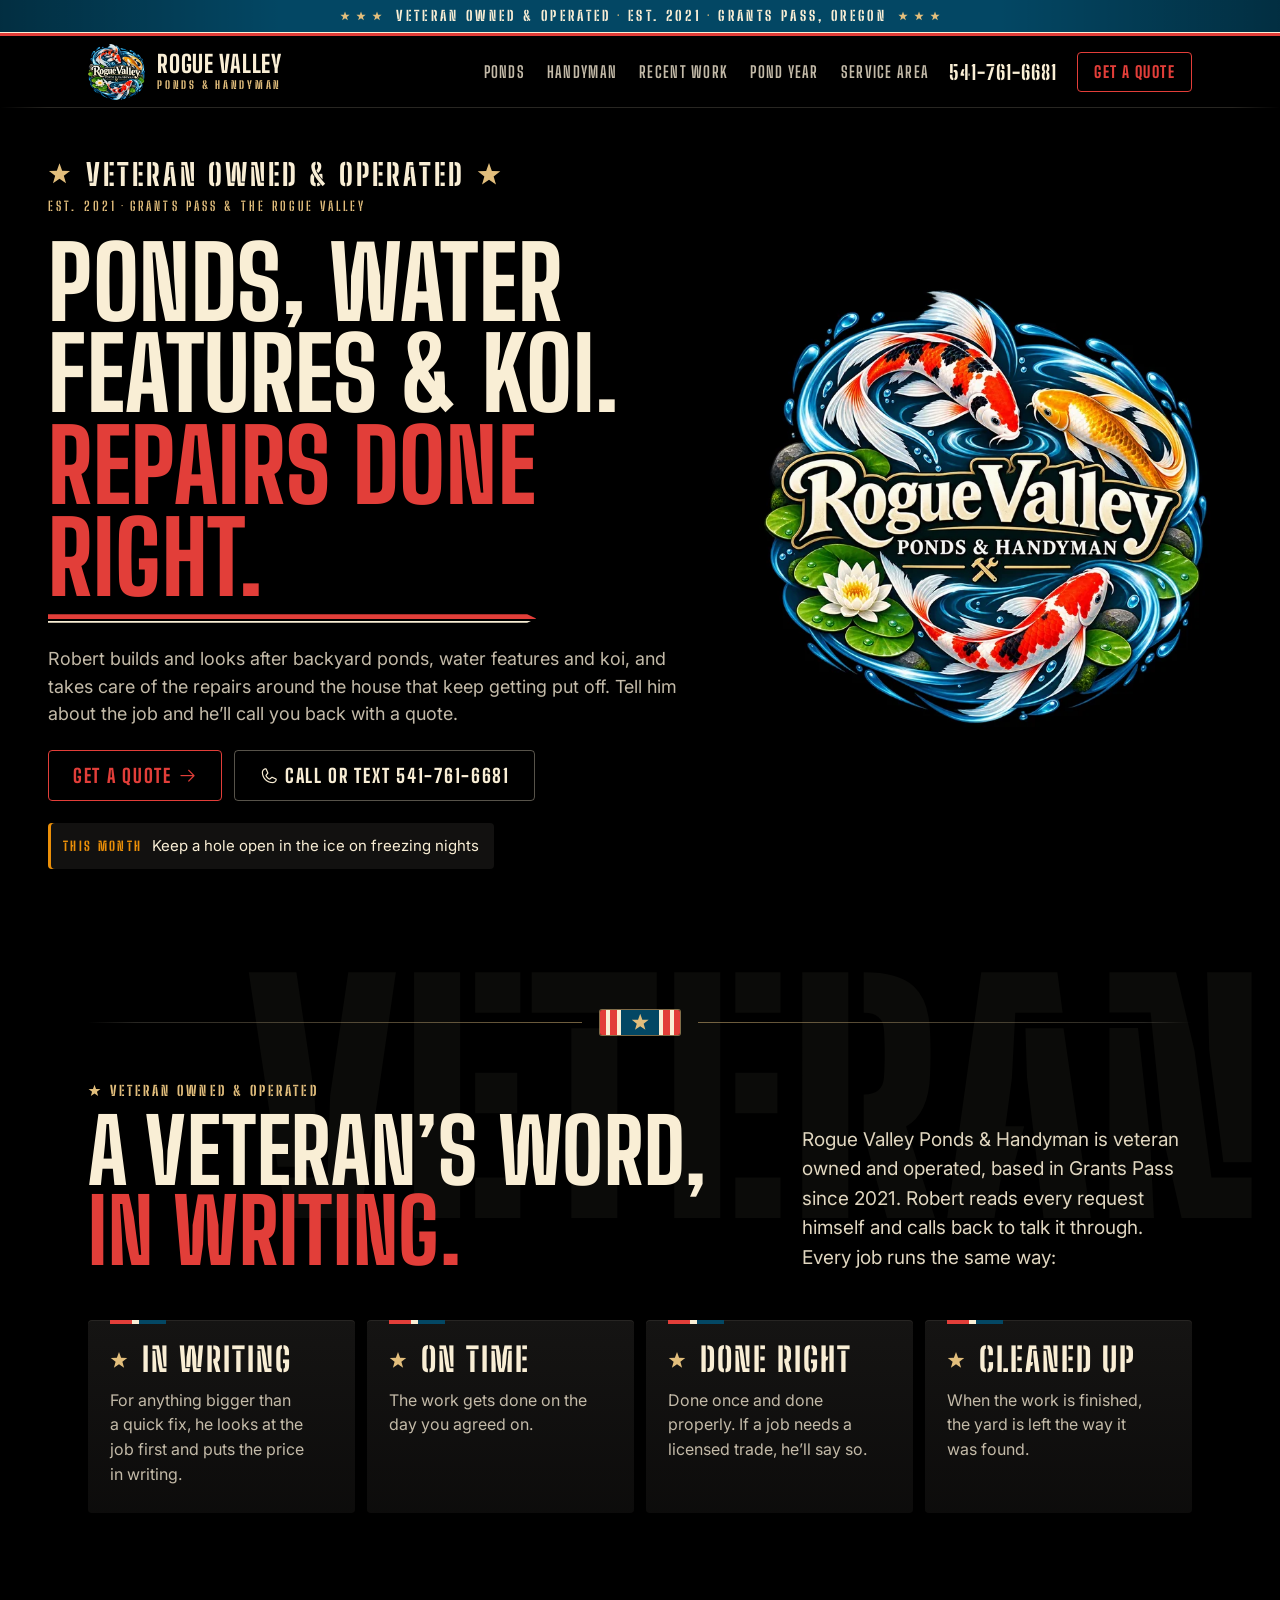
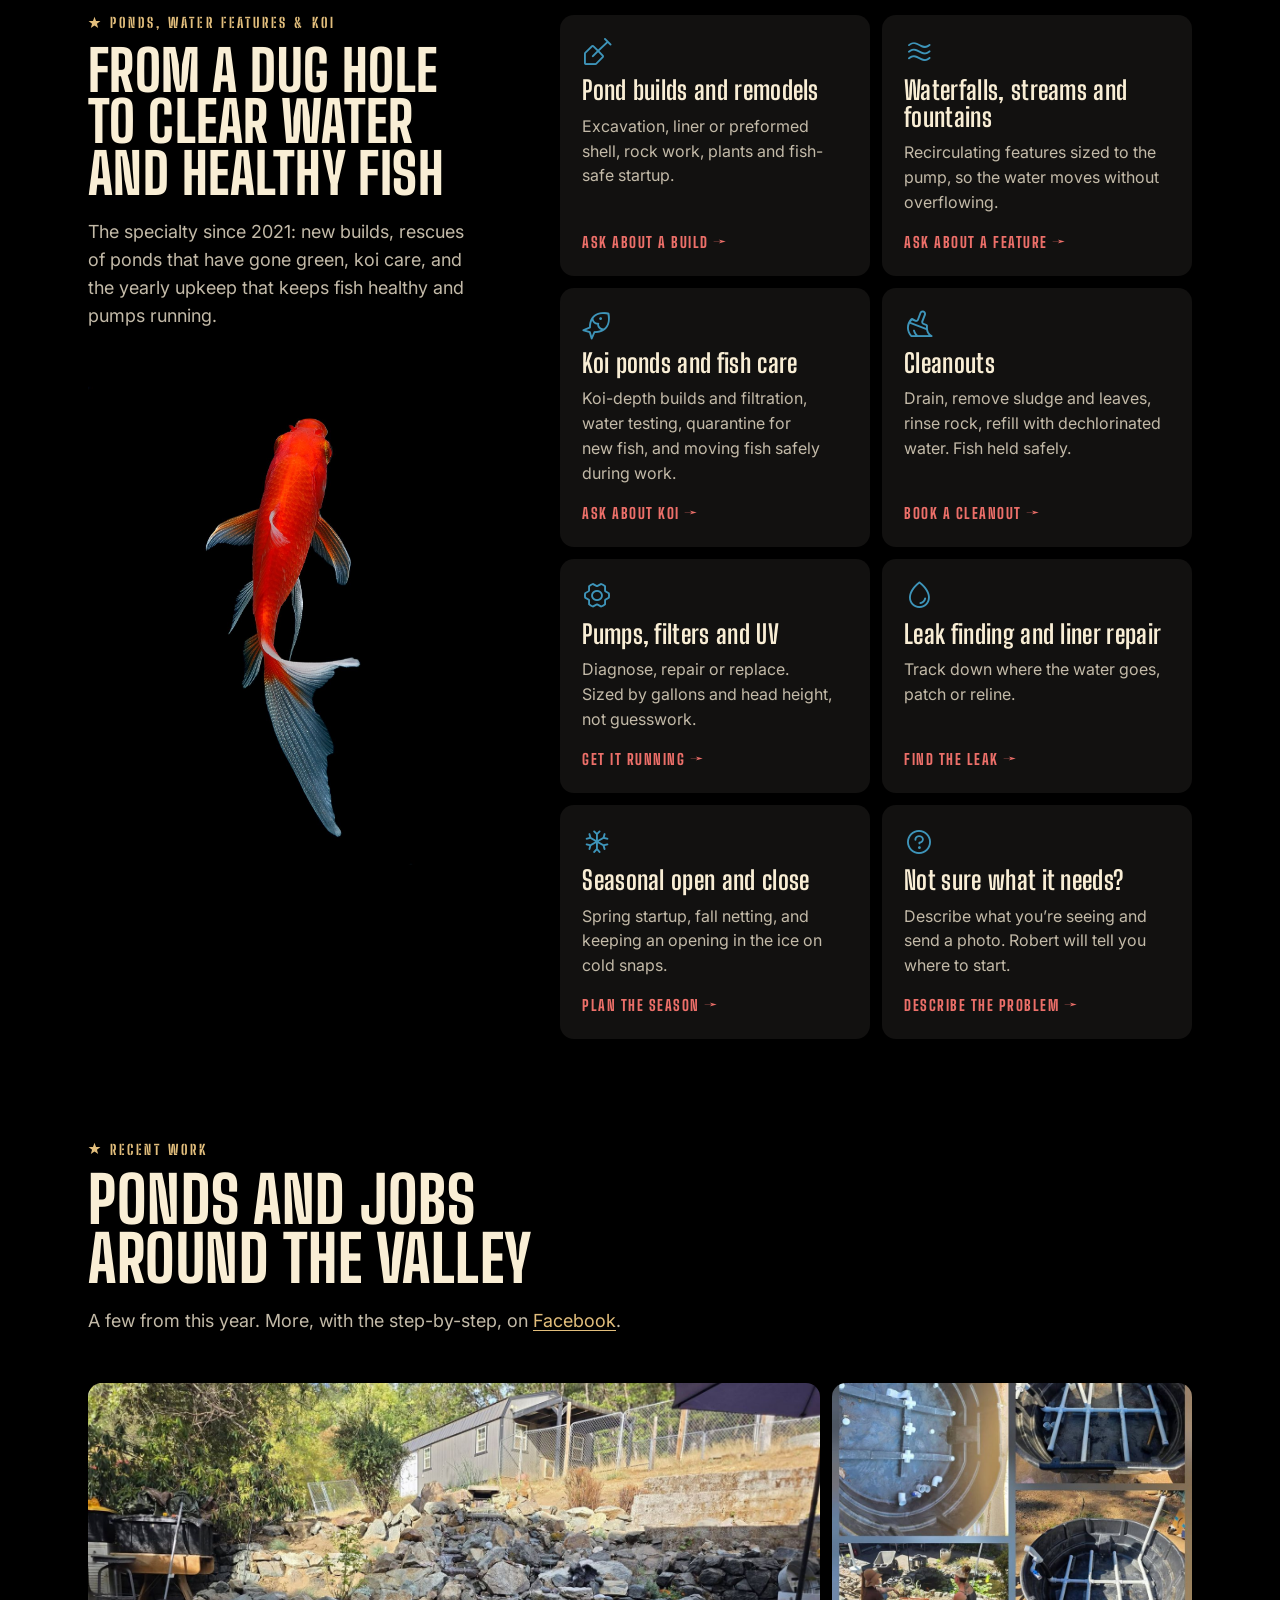
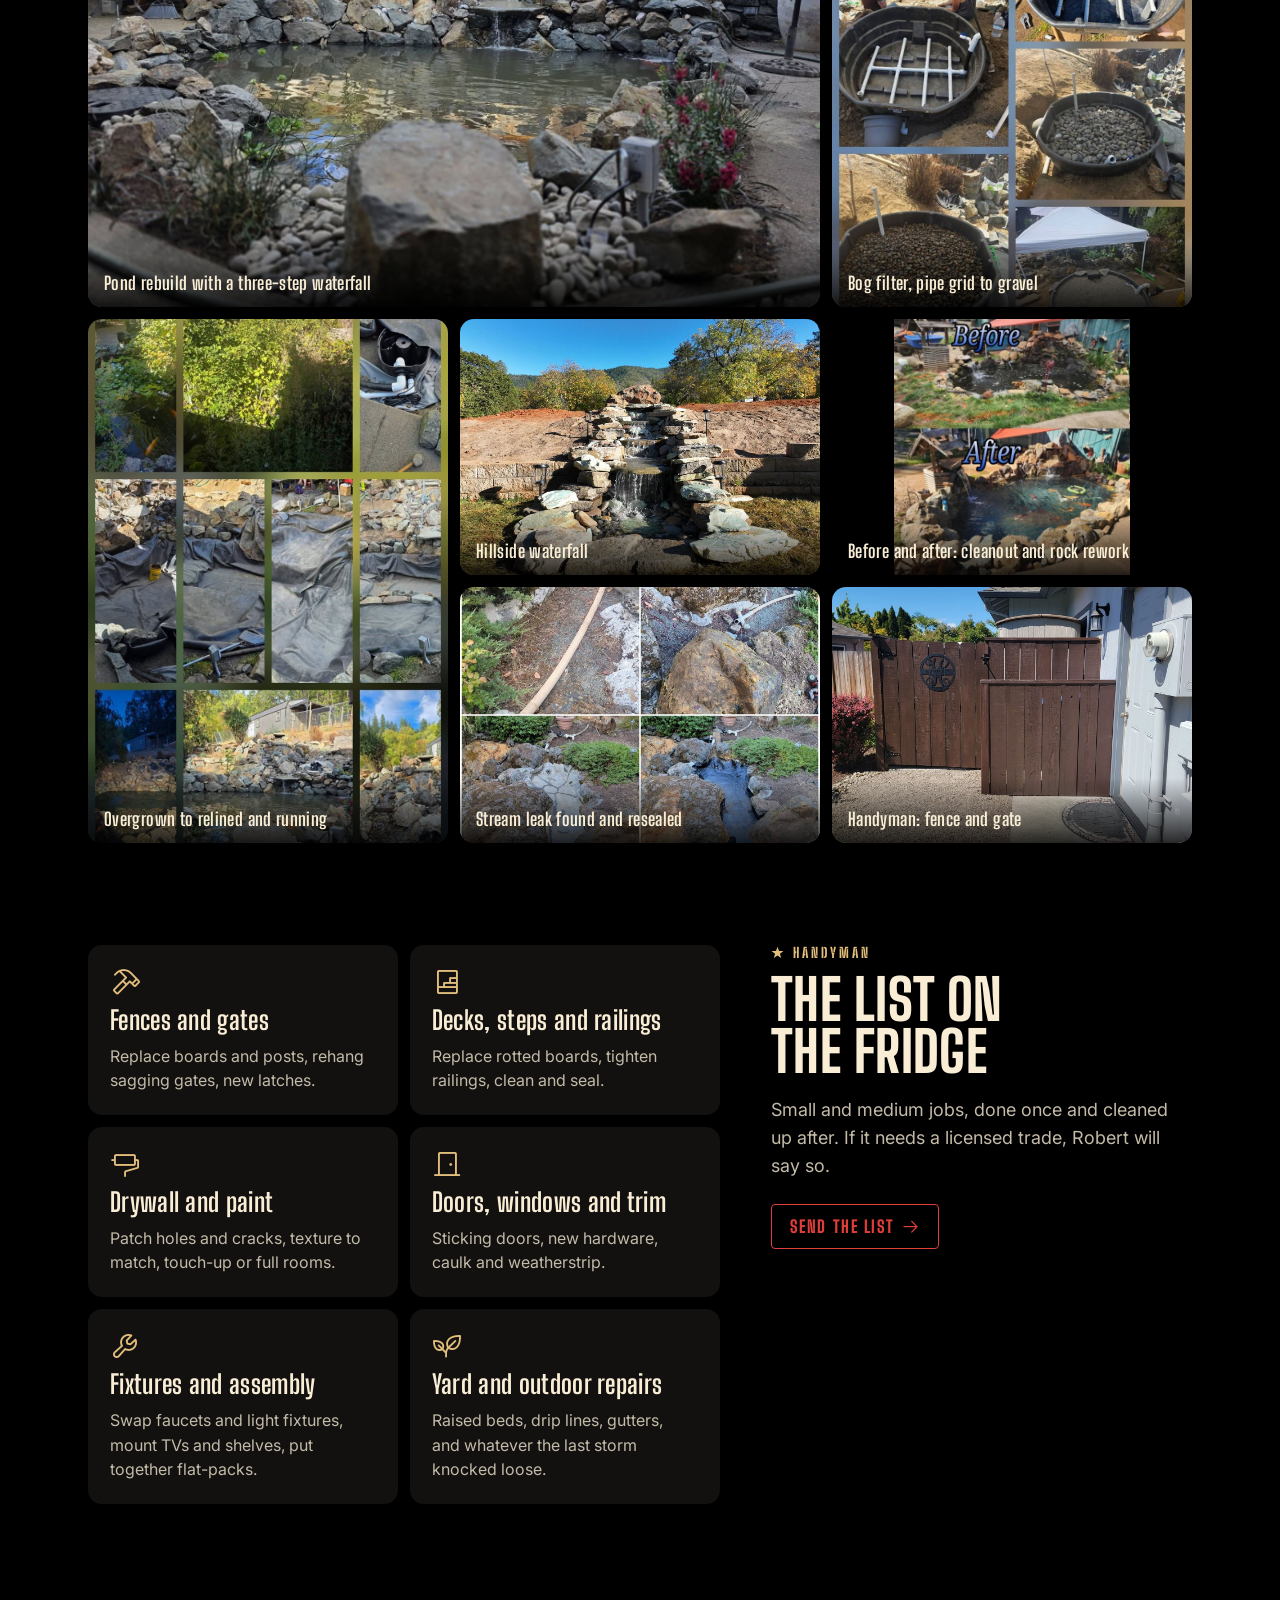
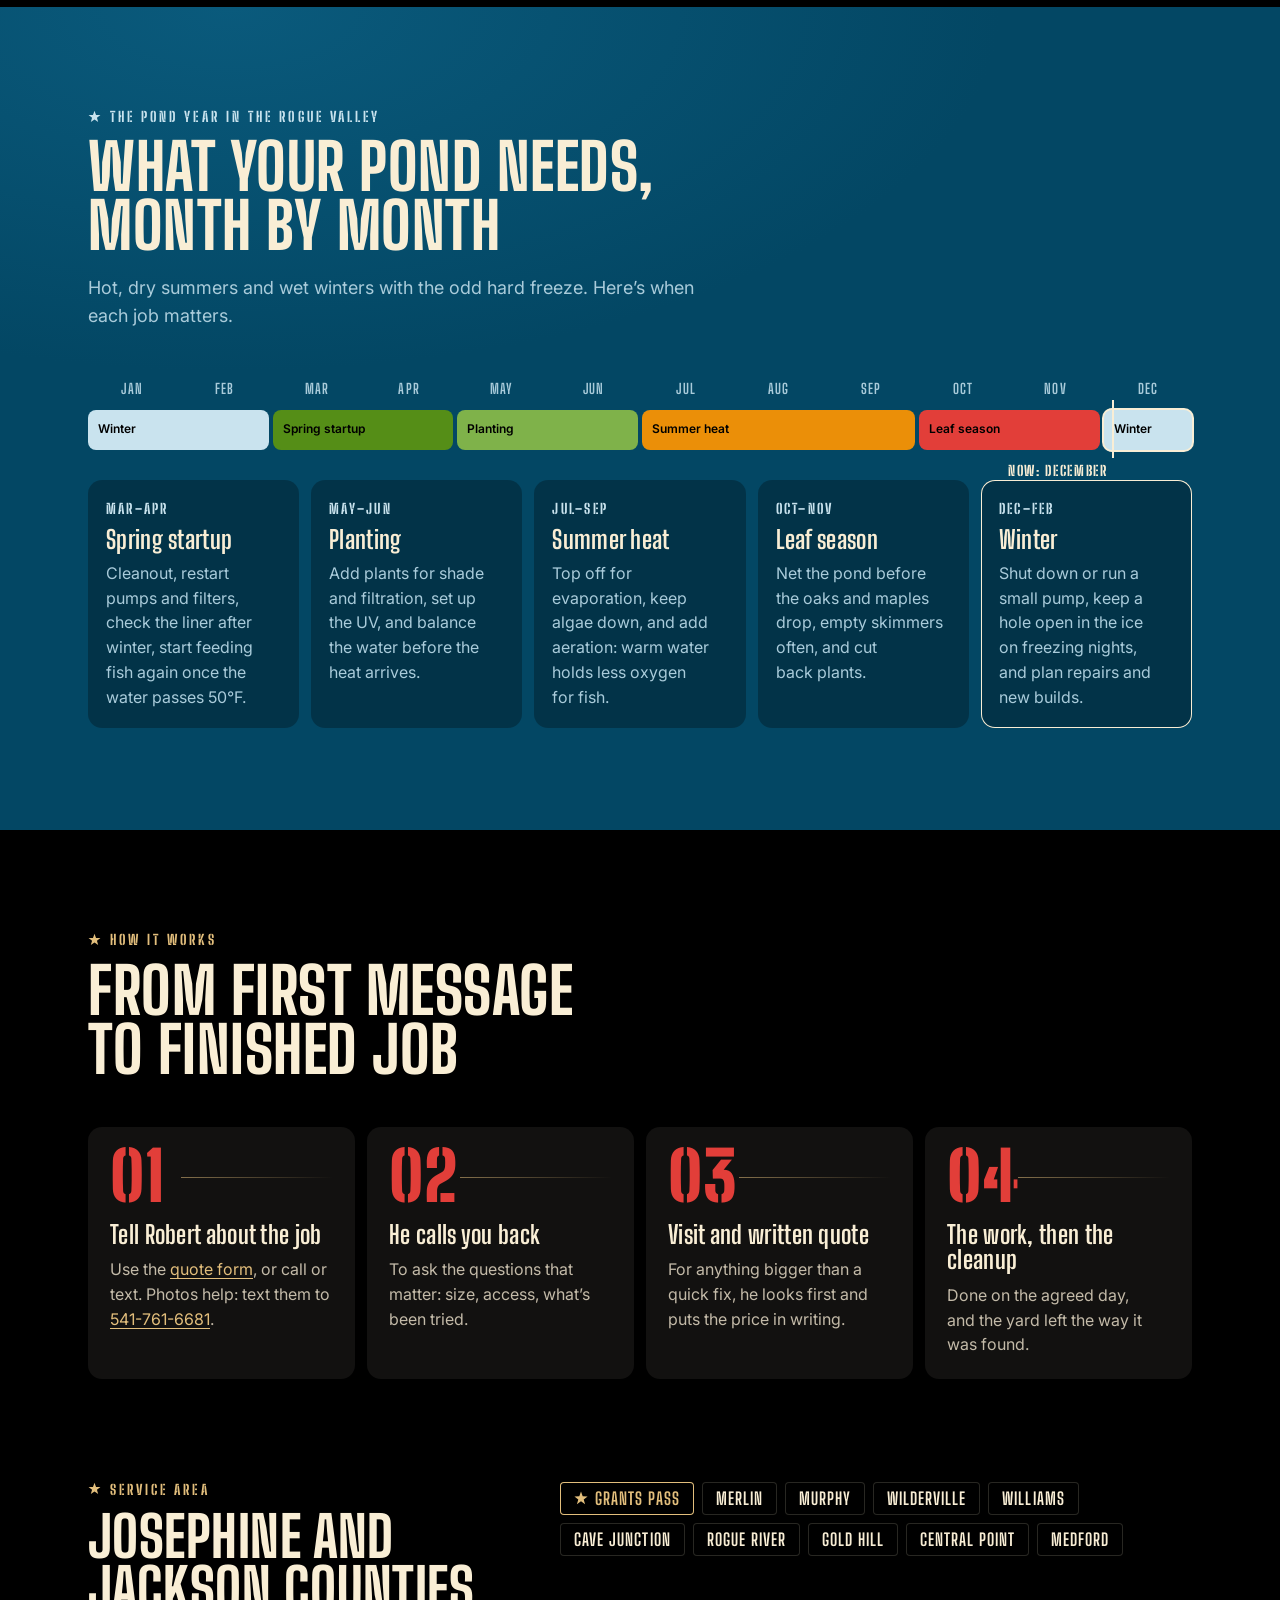
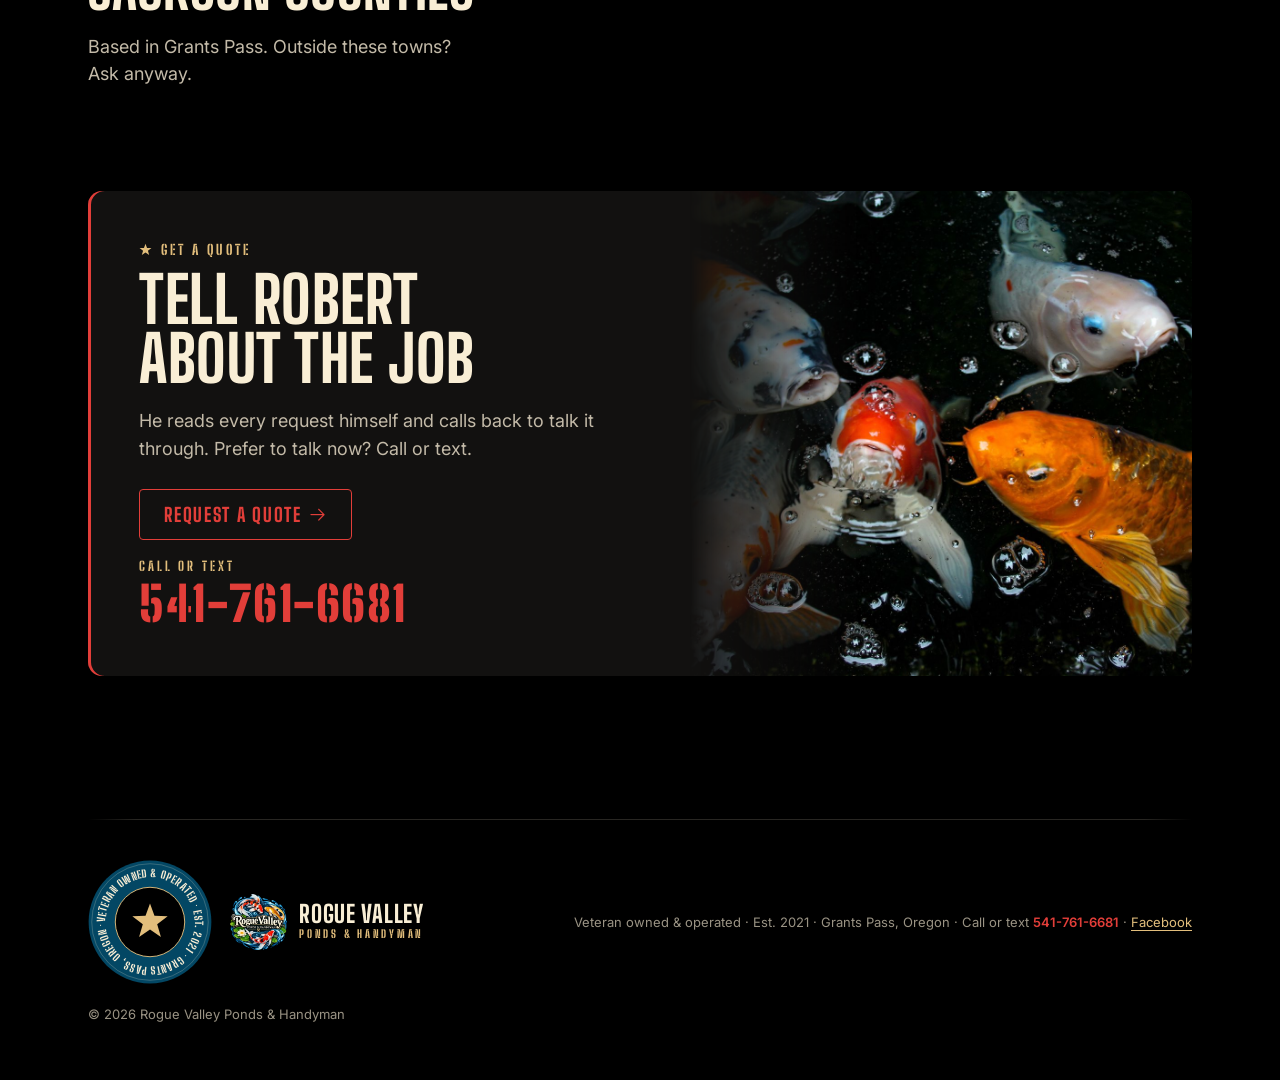
==== commit d487d87a: "Veteran owned & operated theme, display typography and logo intro - Type: Big Shoulders Display for " ====
--- a/share/rogue-valley-ponds.html
+++ b/share/rogue-valley-ponds.html
@@ -1,5 +1,5 @@
 <!DOCTYPE html>
-<html lang="en">
+<html lang="en" class="is-ready">
 <head>
 <meta charset="utf-8">
 <meta name="viewport" content="width=device-width, initial-scale=1, viewport-fit=cover">
@@ -474,8 +474,11 @@
   --gutter: clamp(16px, 4vw, 48px);
 }
 
-html { scroll-behavior: smooth; scroll-padding-top: 88px; }
-@media (prefers-reduced-motion: reduce) { html { scroll-behavior: auto; } }
+html { scroll-padding-top: 88px; }
+/* smooth in-page scrolling only once the page and its fonts have settled (site.js adds html.smooth): on a cold
+   load, an animated jump to a #fragment would head for the spot the section had before the fonts swapped in */
+html.smooth { scroll-behavior: smooth; }
+@media (prefers-reduced-motion: reduce) { html.smooth { scroll-behavior: auto; } }
 body { background: #000; color: var(--rv-cream); font-family: var(--font-body); font-size: 16px; -webkit-font-smoothing: antialiased; }
 a { color: var(--rv-brass); }
 a:hover { color: var(--color-accent-2-200); }
@@ -538,7 +541,7 @@
   background:
     linear-gradient(90deg, rgba(0, 0, 0, .35), transparent 22%, transparent 78%, rgba(0, 0, 0, .35)),
     var(--rv-pond);
-  padding-block: 9px 13px;
+  padding-block: 9px 13px; overflow: hidden; /* never wider than the screen, even in a fallback font */
 }
 /* thin cream / red stripe edge */
 .vet-ribbon::after {
@@ -546,7 +549,7 @@
   background: linear-gradient(to bottom, var(--rv-cream) 0 1px, var(--rv-red) 1px 100%);
 }
 .vet-ribbon-in {
-  display: flex; align-items: center; justify-content: center; gap: 14px;
+  display: flex; align-items: center; justify-content: center; justify-content: safe center; gap: 14px;
   font-family: var(--font-stencil); font-weight: 800; font-size: 14px; line-height: 1;
   letter-spacing: .24em; text-transform: uppercase; white-space: nowrap;
 }
@@ -624,6 +627,8 @@
 .brand:hover { color: var(--rv-cream); }
 .brand-badge { display: block; width: auto; height: 56px; flex: none; }
 .brand-name { display: flex; flex-direction: column; gap: 4px; }
+.brand, .brand-name { min-width: 0; } /* in a wide fallback font the name clips instead of widening the page */
+.brand-name { overflow-x: clip; }
 .brand-name b {
   font-family: var(--font-display); font-weight: 800; font-size: 24px; letter-spacing: .03em;
   text-transform: uppercase; line-height: .85; white-space: nowrap;
@@ -761,10 +766,9 @@
   font-size: clamp(28px, 2.6vw, 36px); line-height: .95; letter-spacing: .06em; color: var(--rv-cream);
 }
 .pledge-label .star { width: .55em; height: .55em; }
-@media (max-width: 900px) {
-  .vet-top { grid-template-columns: 1fr; align-items: start; }
-  .pledges { grid-template-columns: repeat(2, minmax(0, 1fr)); }
-}
+@media (max-width: 900px) { .vet-top { grid-template-columns: 1fr; align-items: start; } }
+/* four across only where every label fits on one line (below ~922px "Cleaned up" would wrap) */
+@media (max-width: 960px) { .pledges { grid-template-columns: repeat(2, minmax(0, 1fr)); } }
 @media (max-width: 520px) { .pledges { grid-template-columns: 1fr; } }
 
 /* ── photo slots ──────────────────────────────────────── */
@@ -807,15 +811,19 @@
   content: ""; position: absolute; left: 0; top: 0; height: 3px; width: 100%; background: var(--rv-red);
   transform: scaleX(0); transform-origin: left; transition: transform .45s var(--ease-io);
 }
-.svc .h3 { font-size: 26px; transition: font-weight .4s var(--ease-out), letter-spacing .4s var(--ease-out); }
+/* the title thickens on hover with a stroke, not a heavier weight: a weight change widens it and re-wraps it */
+/* (the stroke fades in through its color, which animates; its width doesn't) */
+.svc .h3 { font-size: 26px; -webkit-text-stroke: .035em transparent; transition: -webkit-text-stroke-color .4s var(--ease-out); }
 a.svc:hover, a.svc:focus-visible { box-shadow: inset 0 0 0 1px rgba(226, 62, 57, .45); color: inherit; }
 a.svc:hover::after, a.svc:focus-visible::after { transform: scaleX(1); }
-a.svc:hover .h3, a.svc:focus-visible .h3 { font-weight: 900; letter-spacing: -.004em; }
-.svc-handy:hover .h3 { font-weight: 850; letter-spacing: 0; }
+a.svc:hover .h3, a.svc:focus-visible .h3 { -webkit-text-stroke-color: currentColor; }
+.svc-handy .h3 { -webkit-text-stroke-width: .025em; }
+.svc-handy:hover .h3 { -webkit-text-stroke-color: currentColor; }
 .svc .ico { font-size: 30px; line-height: 1; color: var(--rv-ripple); }
 .svc-handy .ico { color: var(--rv-brass); }
 .svc .more {
-  margin-top: auto; padding-top: 6px; color: var(--rv-red);
+  /* accent-400 rather than the base red: small text on the card surface needs 4.5:1 (6.3:1 here) */
+  margin-top: auto; padding-top: 6px; color: var(--color-accent-400);
   font-family: var(--font-display); font-weight: 800; font-size: 15px; letter-spacing: .1em; text-transform: uppercase;
   transition: letter-spacing .4s var(--ease-out);
 }
@@ -1073,14 +1081,14 @@
 <body>
 <a class="skip" href="#main">Skip to content</a>
 
-<!-- Service ribbon: veteran owned & operated (not sticky) -->
-<div class="vet-ribbon">
+<!-- Service ribbon: veteran owned & operated (not sticky; a labelled region, so it sits in a landmark) -->
+<section class="vet-ribbon" aria-label="Veteran owned and operated">
   <p class="wrap vet-ribbon-in">
     <span class="stars" aria-hidden="true"><i class="star"></i><i class="star"></i><i class="star"></i></span>
     <span>Veteran owned &amp; operated<span class="more"><span class="sep" aria-hidden="true">·</span>Est. 2021<span class="sep" aria-hidden="true">·</span>Grants Pass, Oregon</span></span>
     <span class="stars" aria-hidden="true"><i class="star"></i><i class="star"></i><i class="star"></i></span>
   </p>
-</div>
+</section>
 
 <header class="site-header">
   <nav class="nav" aria-label="Main">
@@ -1378,7 +1386,12 @@
   // as a backstop, add it here too when "splash-pending" goes away or the
   // splash's "rvp:intro-done" event fires.
   const root = document.documentElement;
-  const ready = () => root.classList.add("is-ready");
+  const onReady = [];
+  let isReady = false;
+  const ready = () => {
+    root.classList.add("is-ready");
+    if (!isReady) { isReady = true; onReady.forEach((f) => f()); }
+  };
   const fontsIn = () => {
     try {
       return Promise.race([
@@ -1398,6 +1411,15 @@
   if (document.readyState === "loading") document.addEventListener("DOMContentLoaded", armReady, { once: true });
   else armReady();
 
+  // ── Smooth in-page scrolling (site.css, html.smooth) once the page has loaded and its fonts are in,
+  //    so a cold-load jump to a #section lands where the section ends up ──
+  const smooth = () => {
+    const on = () => root.classList.add("smooth");
+    try { document.fonts.ready.then(on, on); } catch { on(); }
+  };
+  if (document.readyState === "complete") smooth();
+  else addEventListener("load", smooth, { once: true });
+
   // ── Phone number everywhere ────────────────────────────────────────────
   for (const el of document.querySelectorAll(".js-phone")) el.textContent = phone;
   for (const a of document.querySelectorAll(".js-phone-link")) a.href = `tel:${phone.replace(/[^\d+]/g, "")}`;
@@ -1414,7 +1436,8 @@
 
 
   // ── Animated koi badge: plays muted when on screen, respects reduced motion,
-  //    and falls back to the still poster on any failure ────────────────────
+  //    and falls back to the still poster on any failure. While the intro runs
+  //    it waits (the flying badge lands on the still poster), then starts. ──
   for (const root of document.querySelectorAll("[data-anim-logo]")) {
     const video = root.querySelector("video");
     const toggle = root.querySelector("[data-anim-toggle]");
@@ -1428,7 +1451,7 @@
     };
     const sync = async () => {
       label();
-      if (failed || !wants || !inView || document.hidden) { video.pause(); return; }
+      if (failed || !wants || !inView || document.hidden || !isReady) { video.pause(); return; }
       if (!video.getAttribute("src")) {
         const small = innerWidth <= 820 || navigator.connection?.saveData;
         const ext = video.canPlayType('video/mp4; codecs="avc1.42E01E"') ? "mp4" : "webm";
@@ -1445,6 +1468,7 @@
       new IntersectionObserver(([e]) => { inView = e.isIntersecting; sync(); }, { threshold: 0.01 }).observe(root);
     }
     toggle.hidden = false;
+    onReady.push(sync);
     sync();
   }
 
